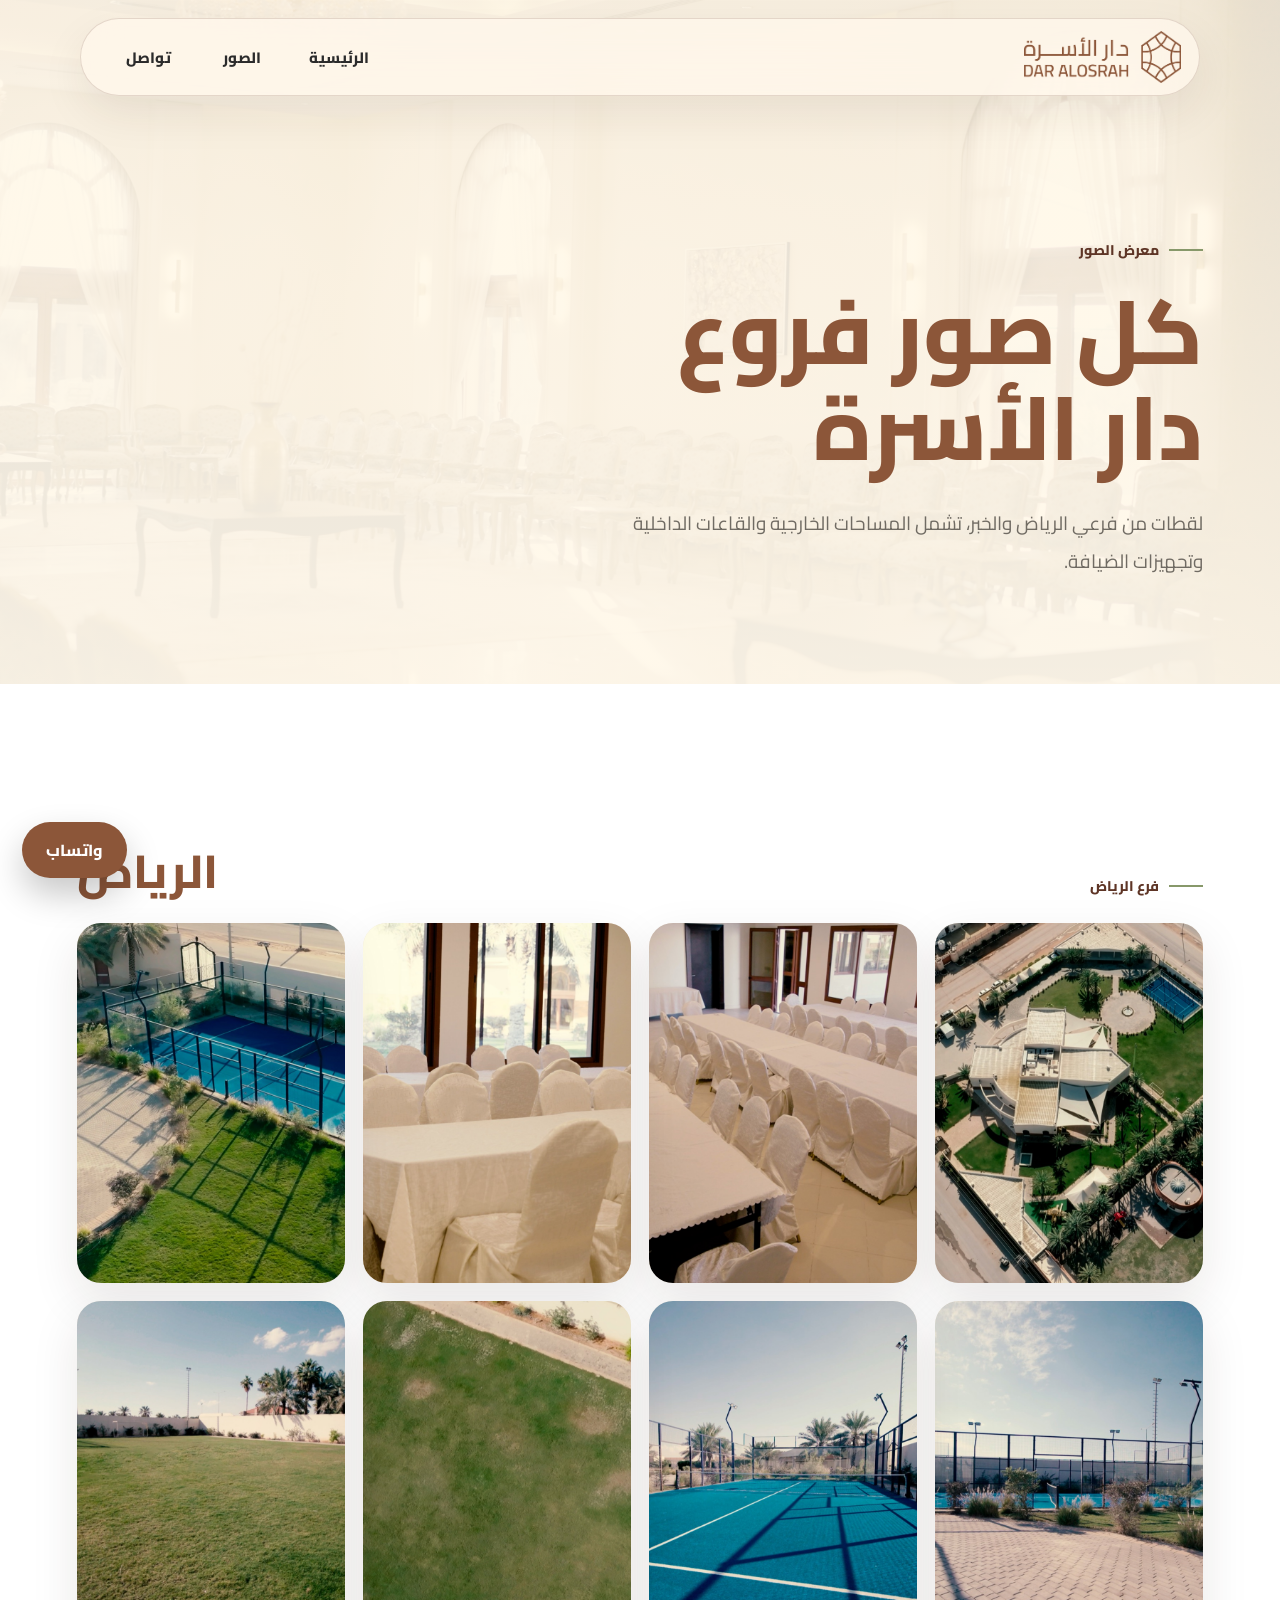
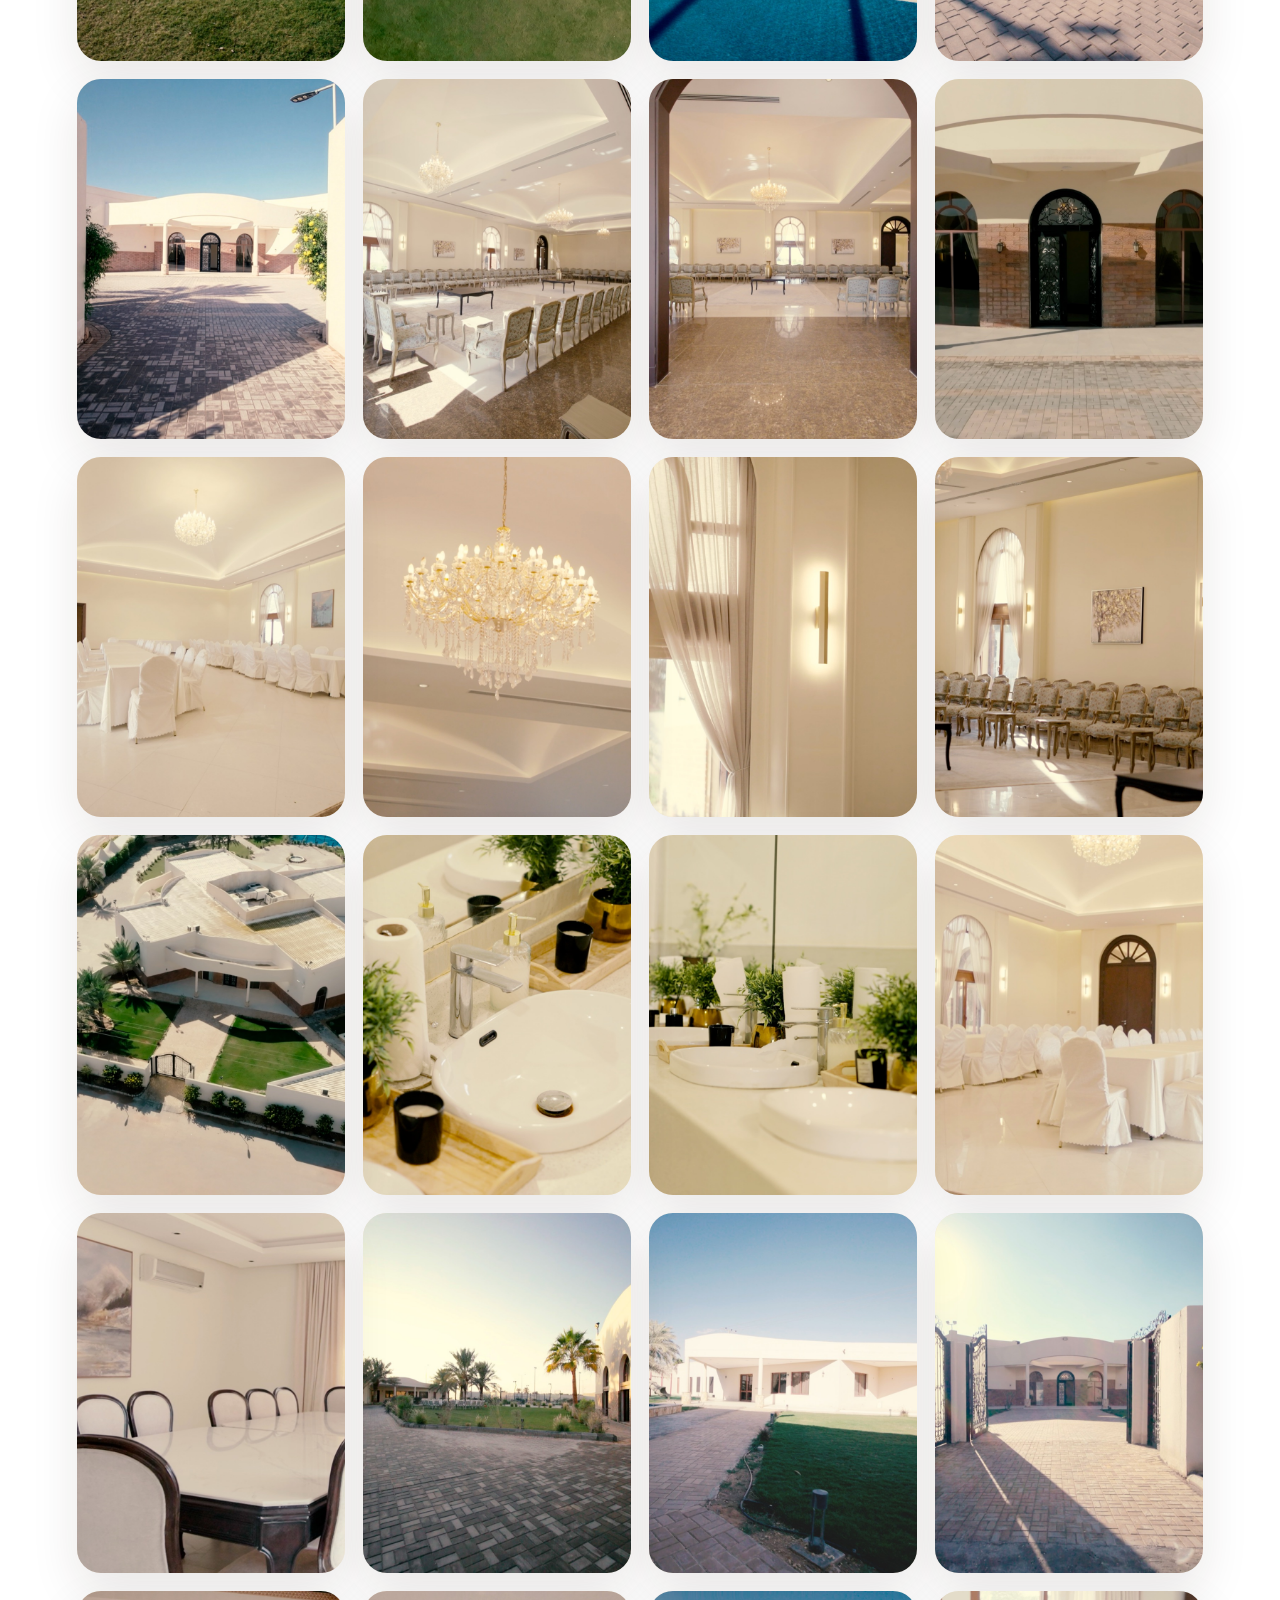
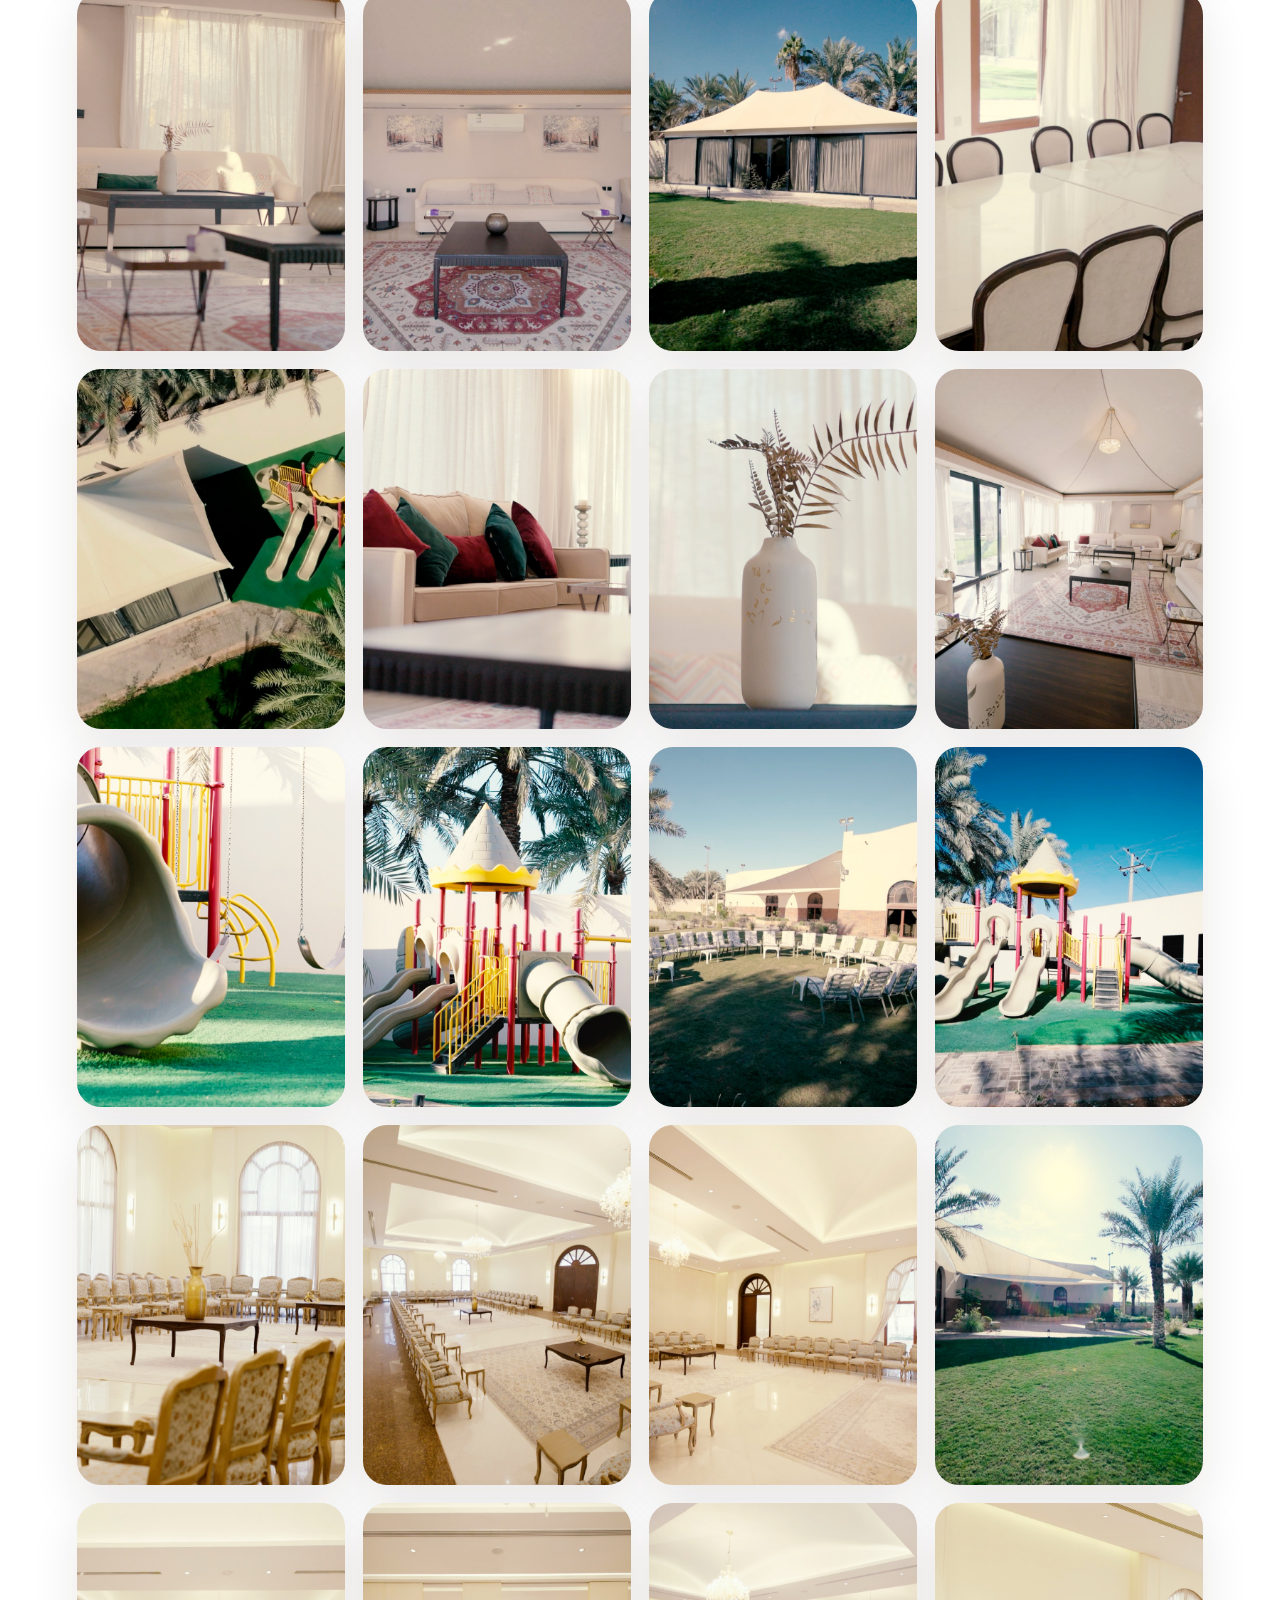
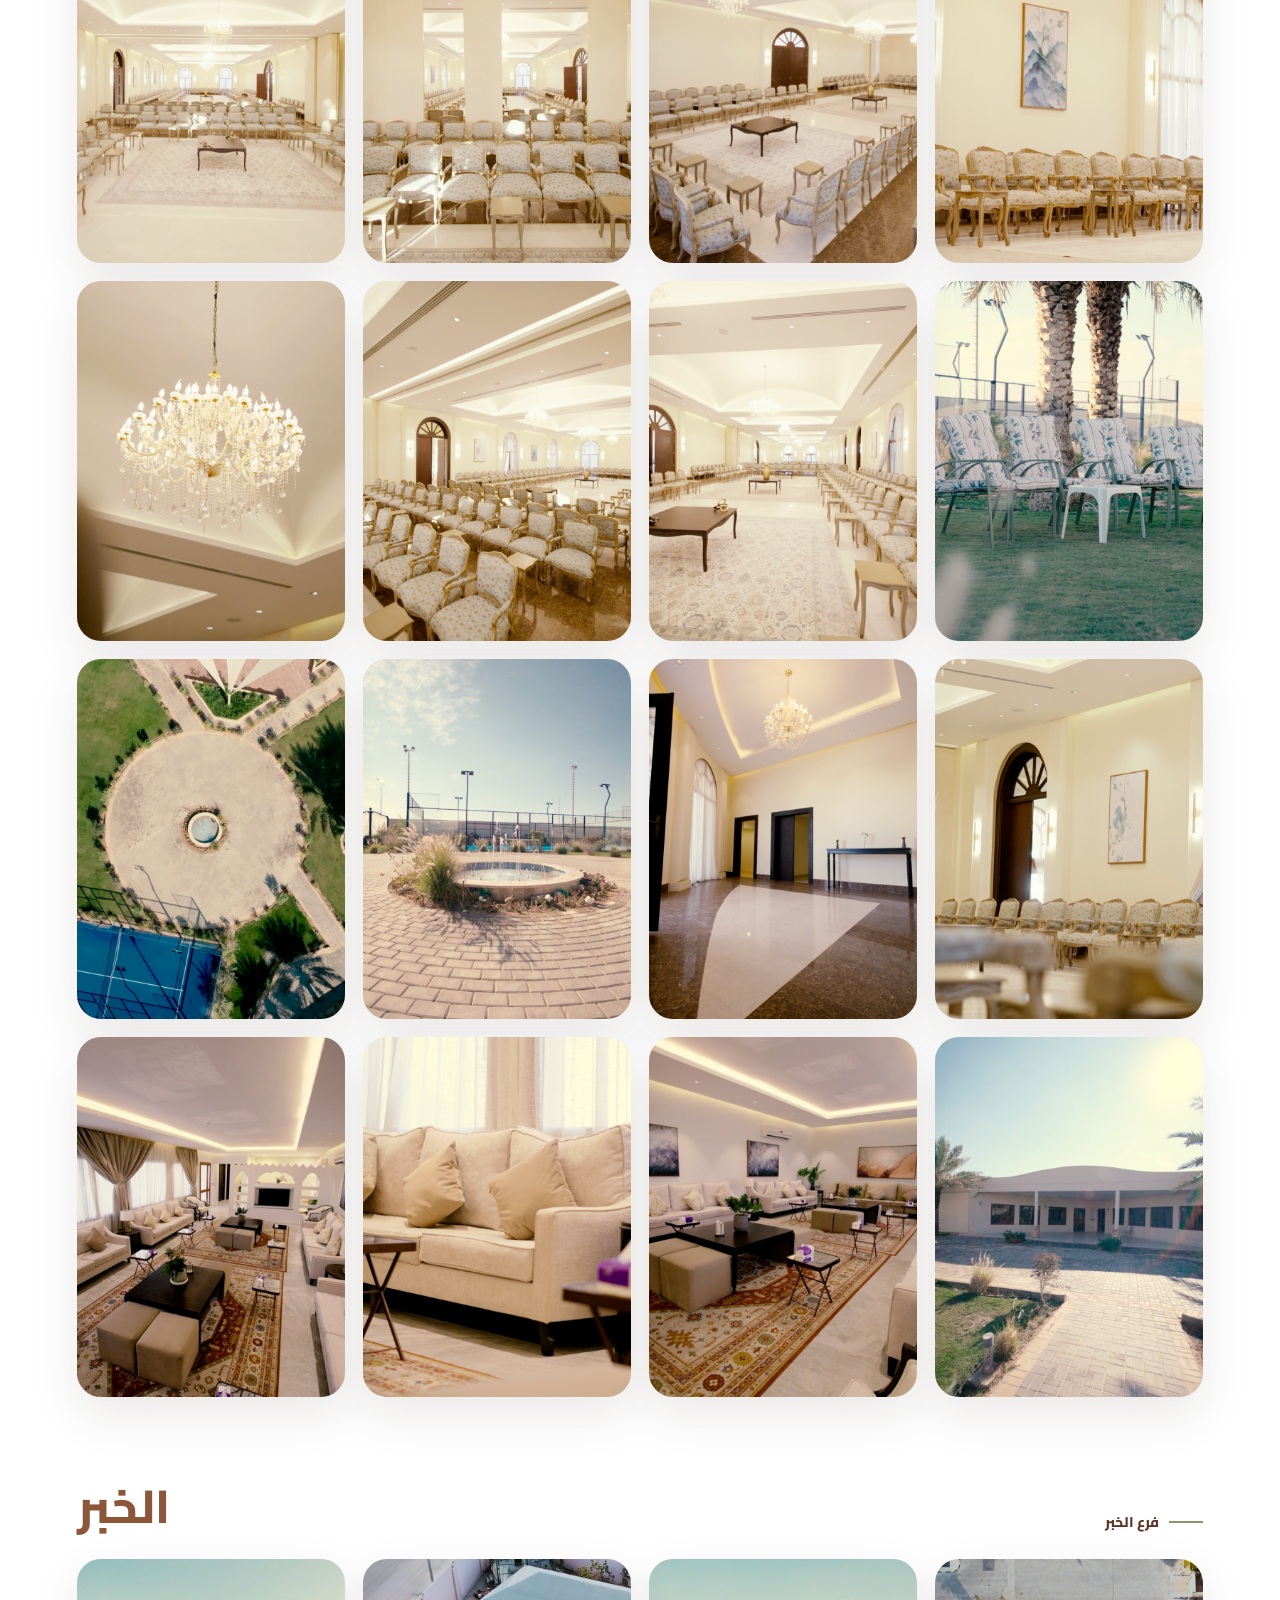
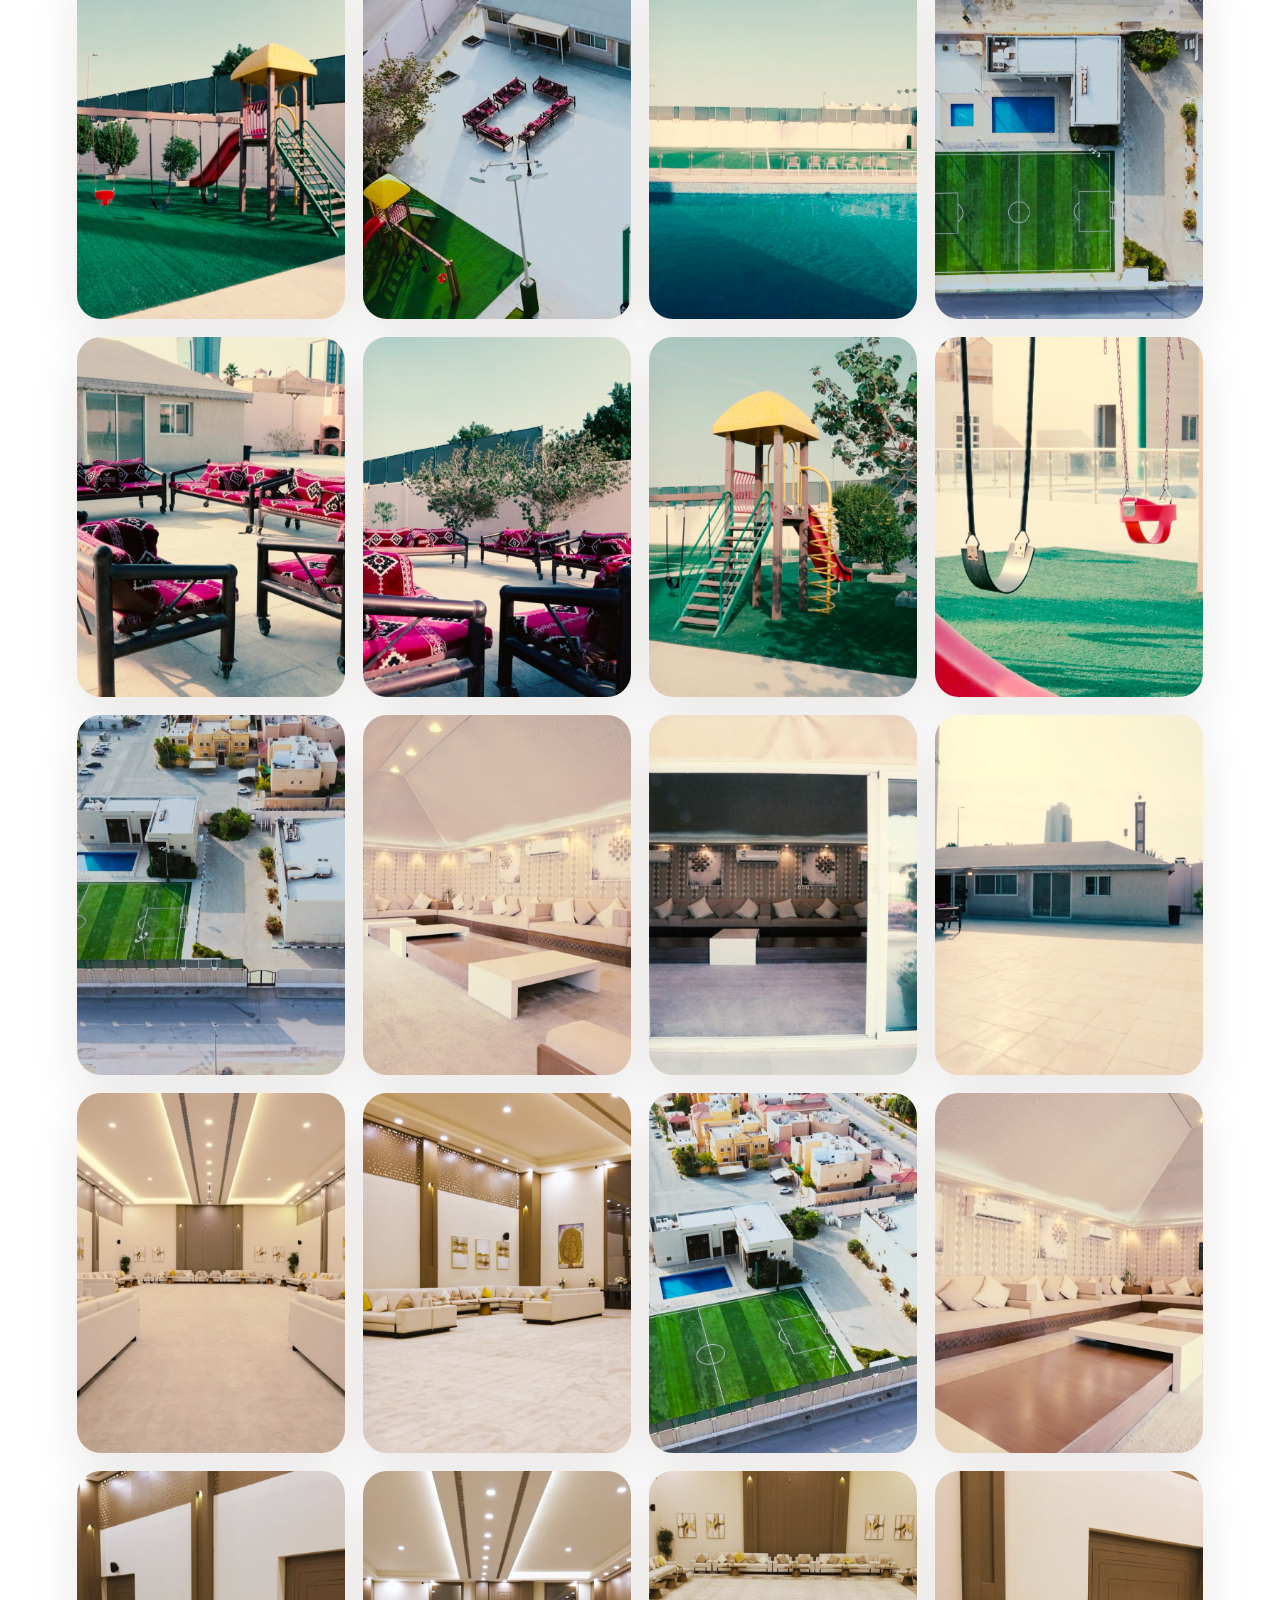
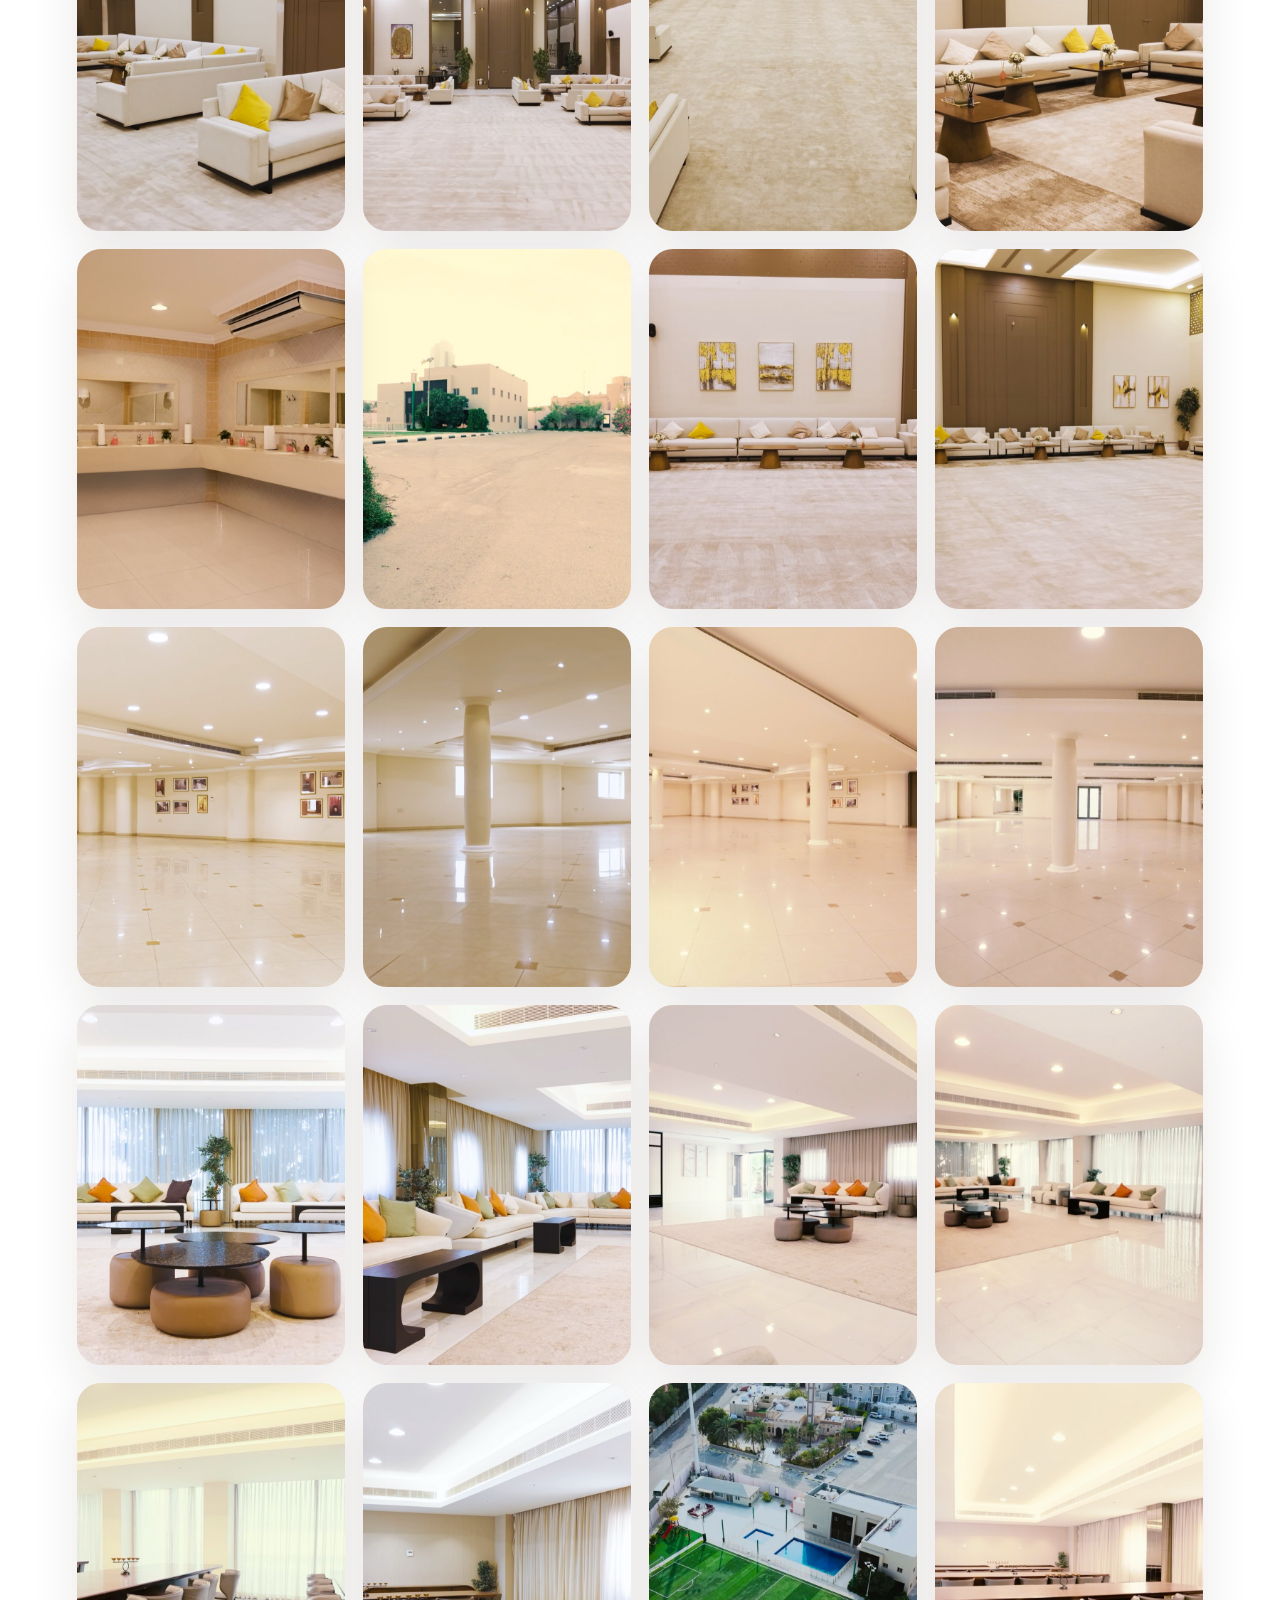
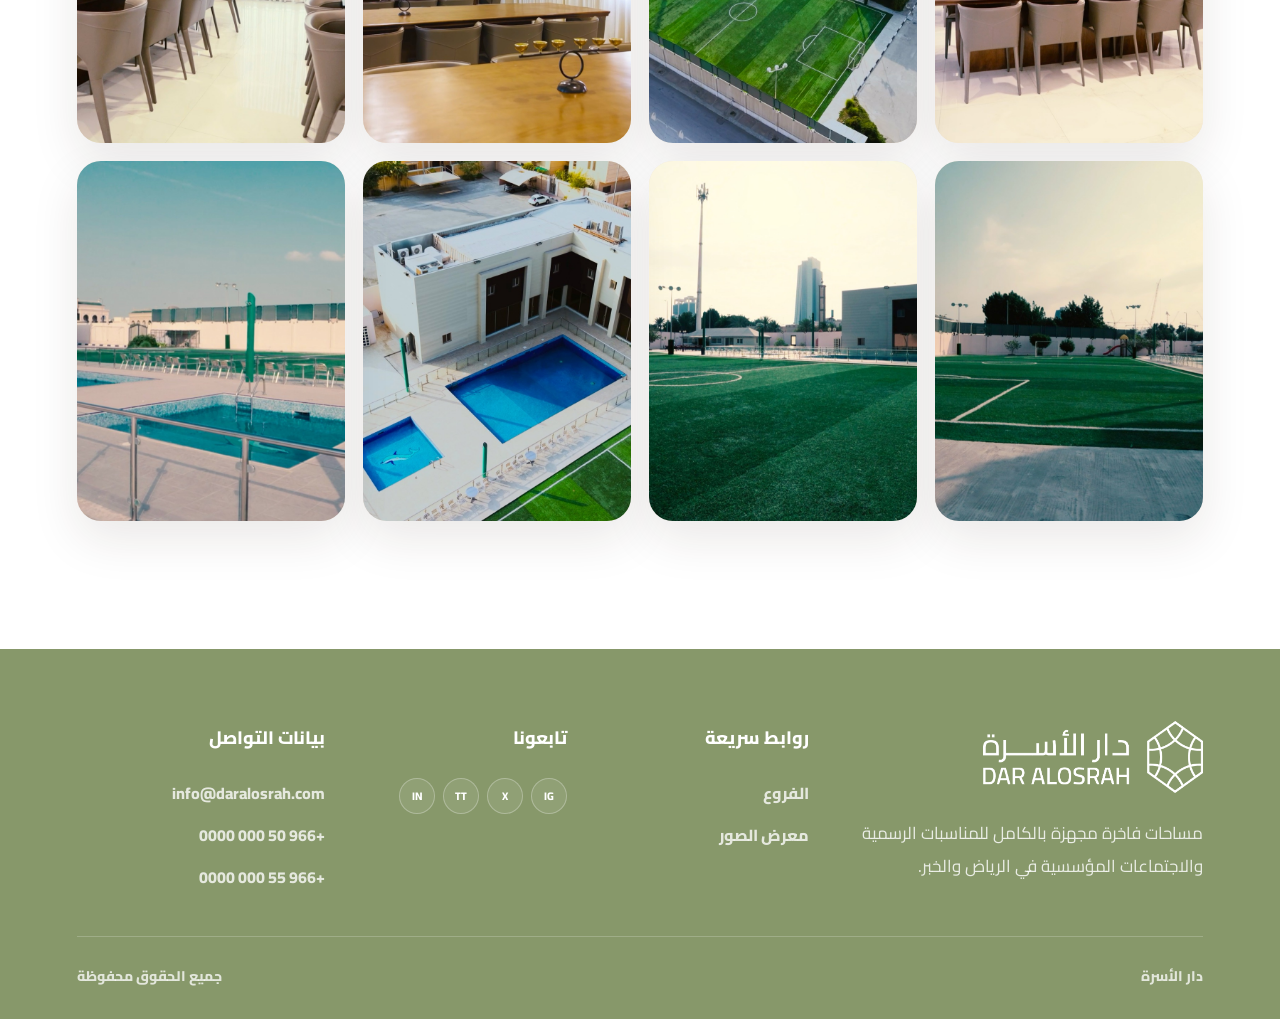
==== gallery.html @ 1a8b6885 "Hide branch detail pages from navigation" ====
<!DOCTYPE html>
<html lang="ar" dir="rtl">
<head>
<meta charset="UTF-8">
<meta name="viewport" content="width=device-width, initial-scale=1.0">
<meta name="description" content="معرض صور فروع دار الأسرة في الرياض والخبر.">
<title>دار الأسرة | معرض الصور</title>
<link rel="stylesheet" href="assets/styles.css">
<link rel="preconnect" href="https://fonts.googleapis.com">
<link rel="preconnect" href="https://fonts.gstatic.com" crossorigin>
</head>
<body>

<header class="header">
  <a class="logo" href="index.html" aria-label="دار الأسرة">
    <img src="assets/dar-alosrah-logo.png" alt="دار الأسرة">
  </a>

  <button class="menu-toggle" type="button" aria-label="فتح القائمة" aria-expanded="false">
    <span></span>
    <span></span>
  </button>

  <nav class="nav">
    <a href="index.html">الرئيسية</a>
    <a href="gallery.html">الصور</a>
    <a href="index.html#contact">تواصل</a>
  </nav>
</header>

<main>
  <section class="gallery-page-hero">
    <div class="branch-page-content">
      <p class="kicker">معرض الصور</p>
      <h1>كل صور فروع دار الأسرة</h1>
      <p class="description">لقطات من فرعي الرياض والخبر، تشمل المساحات الخارجية والقاعات الداخلية وتجهيزات الضيافة.</p>
    </div>
  </section>

  <section class="gallery-page-section">
    <div class="gallery-category">
      <div class="gallery-category-header">
        <span>فرع الرياض</span>
        <h3>الرياض</h3>
      </div>

      <div class="all-gallery-grid">
        <figure><img src="assets/gallery/riyadh/riyadh-01.jpg" alt="صورة من فرع الرياض 1" loading="lazy"></figure>
        <figure><img src="assets/gallery/riyadh/riyadh-02.jpg" alt="صورة من فرع الرياض 2" loading="lazy"></figure>
        <figure><img src="assets/gallery/riyadh/riyadh-03.jpg" alt="صورة من فرع الرياض 3" loading="lazy"></figure>
        <figure><img src="assets/gallery/riyadh/riyadh-04.jpg" alt="صورة من فرع الرياض 4" loading="lazy"></figure>
        <figure><img src="assets/gallery/riyadh/riyadh-05.jpg" alt="صورة من فرع الرياض 5" loading="lazy"></figure>
        <figure><img src="assets/gallery/riyadh/riyadh-06.jpg" alt="صورة من فرع الرياض 6" loading="lazy"></figure>
        <figure><img src="assets/gallery/riyadh/riyadh-07.jpg" alt="صورة من فرع الرياض 7" loading="lazy"></figure>
        <figure><img src="assets/gallery/riyadh/riyadh-08.jpg" alt="صورة من فرع الرياض 8" loading="lazy"></figure>
        <figure><img src="assets/gallery/riyadh/riyadh-09.jpg" alt="صورة من فرع الرياض 9" loading="lazy"></figure>
        <figure><img src="assets/gallery/riyadh/riyadh-10.jpg" alt="صورة من فرع الرياض 10" loading="lazy"></figure>
        <figure><img src="assets/gallery/riyadh/riyadh-11.jpg" alt="صورة من فرع الرياض 11" loading="lazy"></figure>
        <figure><img src="assets/gallery/riyadh/riyadh-12.jpg" alt="صورة من فرع الرياض 12" loading="lazy"></figure>
        <figure><img src="assets/gallery/riyadh/riyadh-13.jpg" alt="صورة من فرع الرياض 13" loading="lazy"></figure>
        <figure><img src="assets/gallery/riyadh/riyadh-14.jpg" alt="صورة من فرع الرياض 14" loading="lazy"></figure>
        <figure><img src="assets/gallery/riyadh/riyadh-15.jpg" alt="صورة من فرع الرياض 15" loading="lazy"></figure>
        <figure><img src="assets/gallery/riyadh/riyadh-16.jpg" alt="صورة من فرع الرياض 16" loading="lazy"></figure>
        <figure><img src="assets/gallery/riyadh/riyadh-17.jpg" alt="صورة من فرع الرياض 17" loading="lazy"></figure>
        <figure><img src="assets/gallery/riyadh/riyadh-18.jpg" alt="صورة من فرع الرياض 18" loading="lazy"></figure>
        <figure><img src="assets/gallery/riyadh/riyadh-19.jpg" alt="صورة من فرع الرياض 19" loading="lazy"></figure>
        <figure><img src="assets/gallery/riyadh/riyadh-20.jpg" alt="صورة من فرع الرياض 20" loading="lazy"></figure>
        <figure><img src="assets/gallery/riyadh/riyadh-21.jpg" alt="صورة من فرع الرياض 21" loading="lazy"></figure>
        <figure><img src="assets/gallery/riyadh/riyadh-22.jpg" alt="صورة من فرع الرياض 22" loading="lazy"></figure>
        <figure><img src="assets/gallery/riyadh/riyadh-23.jpg" alt="صورة من فرع الرياض 23" loading="lazy"></figure>
        <figure><img src="assets/gallery/riyadh/riyadh-24.jpg" alt="صورة من فرع الرياض 24" loading="lazy"></figure>
        <figure><img src="assets/gallery/riyadh/riyadh-25.jpg" alt="صورة من فرع الرياض 25" loading="lazy"></figure>
        <figure><img src="assets/gallery/riyadh/riyadh-26.jpg" alt="صورة من فرع الرياض 26" loading="lazy"></figure>
        <figure><img src="assets/gallery/riyadh/riyadh-27.jpg" alt="صورة من فرع الرياض 27" loading="lazy"></figure>
        <figure><img src="assets/gallery/riyadh/riyadh-28.jpg" alt="صورة من فرع الرياض 28" loading="lazy"></figure>
        <figure><img src="assets/gallery/riyadh/riyadh-29.jpg" alt="صورة من فرع الرياض 29" loading="lazy"></figure>
        <figure><img src="assets/gallery/riyadh/riyadh-30.jpg" alt="صورة من فرع الرياض 30" loading="lazy"></figure>
        <figure><img src="assets/gallery/riyadh/riyadh-31.jpg" alt="صورة من فرع الرياض 31" loading="lazy"></figure>
        <figure><img src="assets/gallery/riyadh/riyadh-32.jpg" alt="صورة من فرع الرياض 32" loading="lazy"></figure>
        <figure><img src="assets/gallery/riyadh/riyadh-33.jpg" alt="صورة من فرع الرياض 33" loading="lazy"></figure>
        <figure><img src="assets/gallery/riyadh/riyadh-34.jpg" alt="صورة من فرع الرياض 34" loading="lazy"></figure>
        <figure><img src="assets/gallery/riyadh/riyadh-35.jpg" alt="صورة من فرع الرياض 35" loading="lazy"></figure>
        <figure><img src="assets/gallery/riyadh/riyadh-36.jpg" alt="صورة من فرع الرياض 36" loading="lazy"></figure>
        <figure><img src="assets/gallery/riyadh/riyadh-37.jpg" alt="صورة من فرع الرياض 37" loading="lazy"></figure>
        <figure><img src="assets/gallery/riyadh/riyadh-38.jpg" alt="صورة من فرع الرياض 38" loading="lazy"></figure>
        <figure><img src="assets/gallery/riyadh/riyadh-39.jpg" alt="صورة من فرع الرياض 39" loading="lazy"></figure>
        <figure><img src="assets/gallery/riyadh/riyadh-40.jpg" alt="صورة من فرع الرياض 40" loading="lazy"></figure>
        <figure><img src="assets/gallery/riyadh/riyadh-41.jpg" alt="صورة من فرع الرياض 41" loading="lazy"></figure>
        <figure><img src="assets/gallery/riyadh/riyadh-42.jpg" alt="صورة من فرع الرياض 42" loading="lazy"></figure>
        <figure><img src="assets/gallery/riyadh/riyadh-43.jpg" alt="صورة من فرع الرياض 43" loading="lazy"></figure>
        <figure><img src="assets/gallery/riyadh/riyadh-44.jpg" alt="صورة من فرع الرياض 44" loading="lazy"></figure>
        <figure><img src="assets/gallery/riyadh/riyadh-45.jpg" alt="صورة من فرع الرياض 45" loading="lazy"></figure>
        <figure><img src="assets/gallery/riyadh/riyadh-46.jpg" alt="صورة من فرع الرياض 46" loading="lazy"></figure>
        <figure><img src="assets/gallery/riyadh/riyadh-47.jpg" alt="صورة من فرع الرياض 47" loading="lazy"></figure>
        <figure><img src="assets/gallery/riyadh/riyadh-48.jpg" alt="صورة من فرع الرياض 48" loading="lazy"></figure>
        <figure><img src="assets/gallery/riyadh/riyadh-49.jpg" alt="صورة من فرع الرياض 49" loading="lazy"></figure>
        <figure><img src="assets/gallery/riyadh/riyadh-50.jpg" alt="صورة من فرع الرياض 50" loading="lazy"></figure>
        <figure><img src="assets/gallery/riyadh/riyadh-51.jpg" alt="صورة من فرع الرياض 51" loading="lazy"></figure>
        <figure><img src="assets/gallery/riyadh/riyadh-52.jpg" alt="صورة من فرع الرياض 52" loading="lazy"></figure>
        <figure><img src="assets/gallery/riyadh/riyadh-53.jpg" alt="صورة من فرع الرياض 53" loading="lazy"></figure>
        <figure><img src="assets/gallery/riyadh/riyadh-54.jpg" alt="صورة من فرع الرياض 54" loading="lazy"></figure>
        <figure><img src="assets/gallery/riyadh/riyadh-55.jpg" alt="صورة من فرع الرياض 55" loading="lazy"></figure>
        <figure><img src="assets/gallery/riyadh/riyadh-56.jpg" alt="صورة من فرع الرياض 56" loading="lazy"></figure>
      </div>
    </div>

    <div class="gallery-category">
      <div class="gallery-category-header">
        <span>فرع الخبر</span>
        <h3>الخبر</h3>
      </div>

      <div class="all-gallery-grid">
        <figure><img src="assets/gallery/khobar/khobar-01.jpg" alt="صورة من فرع الخبر 1" loading="lazy"></figure>
        <figure><img src="assets/gallery/khobar/khobar-02.jpg" alt="صورة من فرع الخبر 2" loading="lazy"></figure>
        <figure><img src="assets/gallery/khobar/khobar-03.jpg" alt="صورة من فرع الخبر 3" loading="lazy"></figure>
        <figure><img src="assets/gallery/khobar/khobar-04.jpg" alt="صورة من فرع الخبر 4" loading="lazy"></figure>
        <figure><img src="assets/gallery/khobar/khobar-05.jpg" alt="صورة من فرع الخبر 5" loading="lazy"></figure>
        <figure><img src="assets/gallery/khobar/khobar-06.jpg" alt="صورة من فرع الخبر 6" loading="lazy"></figure>
        <figure><img src="assets/gallery/khobar/khobar-07.jpg" alt="صورة من فرع الخبر 7" loading="lazy"></figure>
        <figure><img src="assets/gallery/khobar/khobar-08.jpg" alt="صورة من فرع الخبر 8" loading="lazy"></figure>
        <figure><img src="assets/gallery/khobar/khobar-09.jpg" alt="صورة من فرع الخبر 9" loading="lazy"></figure>
        <figure><img src="assets/gallery/khobar/khobar-10.jpg" alt="صورة من فرع الخبر 10" loading="lazy"></figure>
        <figure><img src="assets/gallery/khobar/khobar-11.jpg" alt="صورة من فرع الخبر 11" loading="lazy"></figure>
        <figure><img src="assets/gallery/khobar/khobar-12.jpg" alt="صورة من فرع الخبر 12" loading="lazy"></figure>
        <figure><img src="assets/gallery/khobar/khobar-13.jpg" alt="صورة من فرع الخبر 13" loading="lazy"></figure>
        <figure><img src="assets/gallery/khobar/khobar-14.jpg" alt="صورة من فرع الخبر 14" loading="lazy"></figure>
        <figure><img src="assets/gallery/khobar/khobar-15.jpg" alt="صورة من فرع الخبر 15" loading="lazy"></figure>
        <figure><img src="assets/gallery/khobar/khobar-16.jpg" alt="صورة من فرع الخبر 16" loading="lazy"></figure>
        <figure><img src="assets/gallery/khobar/khobar-17.jpg" alt="صورة من فرع الخبر 17" loading="lazy"></figure>
        <figure><img src="assets/gallery/khobar/khobar-18.jpg" alt="صورة من فرع الخبر 18" loading="lazy"></figure>
        <figure><img src="assets/gallery/khobar/khobar-19.jpg" alt="صورة من فرع الخبر 19" loading="lazy"></figure>
        <figure><img src="assets/gallery/khobar/khobar-20.jpg" alt="صورة من فرع الخبر 20" loading="lazy"></figure>
        <figure><img src="assets/gallery/khobar/khobar-21.jpg" alt="صورة من فرع الخبر 21" loading="lazy"></figure>
        <figure><img src="assets/gallery/khobar/khobar-22.jpg" alt="صورة من فرع الخبر 22" loading="lazy"></figure>
        <figure><img src="assets/gallery/khobar/khobar-23.jpg" alt="صورة من فرع الخبر 23" loading="lazy"></figure>
        <figure><img src="assets/gallery/khobar/khobar-24.jpg" alt="صورة من فرع الخبر 24" loading="lazy"></figure>
        <figure><img src="assets/gallery/khobar/khobar-25.jpg" alt="صورة من فرع الخبر 25" loading="lazy"></figure>
        <figure><img src="assets/gallery/khobar/khobar-26.jpg" alt="صورة من فرع الخبر 26" loading="lazy"></figure>
        <figure><img src="assets/gallery/khobar/khobar-27.jpg" alt="صورة من فرع الخبر 27" loading="lazy"></figure>
        <figure><img src="assets/gallery/khobar/khobar-28.jpg" alt="صورة من فرع الخبر 28" loading="lazy"></figure>
        <figure><img src="assets/gallery/khobar/khobar-29.jpg" alt="صورة من فرع الخبر 29" loading="lazy"></figure>
        <figure><img src="assets/gallery/khobar/khobar-30.jpg" alt="صورة من فرع الخبر 30" loading="lazy"></figure>
        <figure><img src="assets/gallery/khobar/khobar-31.jpg" alt="صورة من فرع الخبر 31" loading="lazy"></figure>
        <figure><img src="assets/gallery/khobar/khobar-32.jpg" alt="صورة من فرع الخبر 32" loading="lazy"></figure>
        <figure><img src="assets/gallery/khobar/khobar-33.jpg" alt="صورة من فرع الخبر 33" loading="lazy"></figure>
        <figure><img src="assets/gallery/khobar/khobar-34.jpg" alt="صورة من فرع الخبر 34" loading="lazy"></figure>
        <figure><img src="assets/gallery/khobar/khobar-35.jpg" alt="صورة من فرع الخبر 35" loading="lazy"></figure>
        <figure><img src="assets/gallery/khobar/khobar-36.jpg" alt="صورة من فرع الخبر 36" loading="lazy"></figure>
        <figure><img src="assets/gallery/khobar/khobar-37.jpg" alt="صورة من فرع الخبر 37" loading="lazy"></figure>
        <figure><img src="assets/gallery/khobar/khobar-38.jpg" alt="صورة من فرع الخبر 38" loading="lazy"></figure>
        <figure><img src="assets/gallery/khobar/khobar-39.jpg" alt="صورة من فرع الخبر 39" loading="lazy"></figure>
        <figure><img src="assets/gallery/khobar/khobar-40.jpg" alt="صورة من فرع الخبر 40" loading="lazy"></figure>
      </div>
    </div>
  </section>
</main>

<footer class="site-footer">
  <div class="footer-brand">
    <img src="assets/dar-alosrah-logo.png" alt="دار الأسرة">
    <p>مساحات فاخرة مجهزة بالكامل للمناسبات الرسمية والاجتماعات المؤسسية في الرياض والخبر.</p>
  </div>

  <div class="footer-links">
    <h3>روابط سريعة</h3>
    <a href="index.html#branches">الفروع</a>
    <a href="gallery.html">معرض الصور</a>
  </div>

  <div class="footer-social">
    <h3>تابعونا</h3>
    <div class="social-links" aria-label="روابط التواصل الاجتماعي">
      <a href="#" aria-label="Instagram">IG</a>
      <a href="#" aria-label="X">X</a>
      <a href="#" aria-label="TikTok">TT</a>
      <a href="#" aria-label="LinkedIn">IN</a>
    </div>
  </div>

  <div class="footer-contact">
    <h3>بيانات التواصل</h3>
    <a href="mailto:info@daralosrah.com">info@daralosrah.com</a>
    <a href="tel:+966500000000">+966 50 000 0000</a>
    <a href="tel:+966550000000">+966 55 000 0000</a>
  </div>

  <div class="footer-bottom">
    <span>دار الأسرة</span>
    <span>جميع الحقوق محفوظة</span>
  </div>
</footer>

<a href="#" class="whatsapp" aria-label="التواصل عبر واتساب">واتساب</a>

<script src="assets/page.js"></script>
</body>
</html>
---- assets/styles.css ----
@import url('https://fonts.googleapis.com/css2?family=Cairo:wght@400;500;700;800&display=swap');

:root{
  --terracotta:#8c5639;
  --terracotta-dark:#5e3526;
  --palm:#87986A;
  --palm-dark:#5f6d49;
  --ivory:#fff8eb;
  --sand:#f3eadc;
  --ink:#8c5639;
  --text:#2b2b2b;
  --muted:#706b63;
  --line:rgba(94,53,38,.16);
  --white:#ffffff;
  --shadow:0 24px 70px rgba(49,32,21,.16);
}

*{
  margin:0;
  padding:0;
  box-sizing:border-box;
}

html{
  scroll-behavior:smooth;
}

body{
  font-family:'Cairo',sans-serif;
  background:var(--ivory);
  color:var(--text);
  overflow-x:hidden;
}

body::before{
  content:"";
  position:fixed;
  inset:0;
  pointer-events:none;
  z-index:-1;
  background:
    linear-gradient(115deg, rgba(140,86,57,.08), transparent 34%),
    radial-gradient(circle at 12% 28%, rgba(135,152,106,.16), transparent 26%),
    linear-gradient(180deg, var(--ivory), #fff);
}

img{
  display:block;
  width:100%;
}

a{
  color:inherit;
}

.header{
  position:fixed;
  top:18px;
  left:50%;
  z-index:100;
  width:min(1120px, calc(100% - 36px));
  height:78px;
  transform:translateX(-50%);
  display:flex;
  justify-content:space-between;
  align-items:center;
  padding:0 18px 0 24px;
  background:rgba(255,248,235,.76);
  backdrop-filter:blur(18px);
  border:1px solid var(--line);
  border-radius:999px;
  box-shadow:0 18px 44px rgba(49,32,21,.08);
  transition:height .35s ease, background .35s ease, box-shadow .35s ease, top .35s ease;
}

.header.is-scrolled{
  top:10px;
  height:66px;
  background:rgba(255,255,255,.82);
  box-shadow:0 16px 40px rgba(49,32,21,.13);
}

.logo{
  display:inline-flex;
  align-items:center;
  text-decoration:none;
}

.logo img{
  width:auto;
  height:52px;
  max-width:220px;
  object-fit:contain;
  transition:height .35s ease, transform .35s ease;
}

.header.is-scrolled .logo img{
  height:44px;
}

.logo:hover img{
  transform:scale(1.04);
}

.nav{
  display:flex;
  align-items:center;
  gap:8px;
}

.nav a{
  position:relative;
  min-width:86px;
  padding:12px 16px;
  text-align:center;
  text-decoration:none;
  color:var(--text);
  font-size:15px;
  font-weight:800;
  border-radius:999px;
  transition:color .25s ease, background .25s ease, transform .25s ease;
}

.nav a:hover{
  color:var(--palm-dark);
  background:rgba(135,152,106,.16);
  transform:translateY(-2px);
}

.menu-toggle{
  display:none;
  width:44px;
  height:44px;
  border:0;
  border-radius:50%;
  background:var(--palm);
  cursor:pointer;
}

.menu-toggle span{
  display:block;
  width:18px;
  height:2px;
  margin:5px auto;
  background:white;
  border-radius:2px;
  transition:transform .25s ease;
}

.menu-toggle.is-open span:first-child{
  transform:translateY(3.5px) rotate(45deg);
}

.menu-toggle.is-open span:last-child{
  transform:translateY(-3.5px) rotate(-45deg);
}

.hero{
  position:relative;
  min-height:100vh;
  display:grid;
  align-items:center;
  grid-template-columns:minmax(0, 1fr) 340px;
  gap:48px;
  padding:132px 6% 72px;
  overflow:hidden;
  isolation:isolate;
}

.hero-image{
  position:absolute;
  inset:0;
  z-index:-3;
  height:100%;
  object-fit:cover;
  transform:scale(1.05);
  animation:heroZoom 16s ease-in-out infinite alternate;
}

.hero-overlay{
  position:absolute;
  inset:0;
  z-index:-2;
  background:
    linear-gradient(90deg, rgba(255,248,235,.28), rgba(255,248,235,.92) 54%, rgba(255,248,235,.98)),
    linear-gradient(180deg, rgba(21,21,21,.14), transparent 45%, rgba(255,248,235,.88));
}

.hero::after{
  content:"";
  position:absolute;
  right:6%;
  bottom:56px;
  z-index:-1;
  width:44%;
  height:1px;
  background:linear-gradient(90deg, transparent, rgba(140,86,57,.42), transparent);
}

.hero-content{
  position:relative;
  z-index:2;
  max-width:800px;
  animation:heroContentIn .85s ease both;
}

.kicker,
.section-heading span,
.branch-content span,
.cta-inner span{
  display:inline-flex;
  align-items:center;
  gap:10px;
  margin-bottom:20px;
  font-size:14px;
  font-weight:800;
  color:var(--terracotta-dark);
}

.kicker::before,
.section-heading span::before,
.branch-content span::before,
.cta-inner span::before{
  content:"";
  width:34px;
  height:2px;
  background:var(--palm);
}

.hero h1{
  max-width:760px;
  font-size:clamp(44px, 7vw, 96px);
  line-height:1.08;
  font-weight:800;
  color:var(--ink);
  text-wrap:balance;
}

.description{
  max-width:620px;
  margin:28px 0 34px;
  font-size:19px;
  line-height:2;
  color:var(--muted);
}

.hero-actions,
.buttons,
.cta-buttons{
  display:flex;
  gap:14px;
  flex-wrap:wrap;
}

.btn-primary,
.btn-ghost,
.buttons a,
.cta-buttons a{
  position:relative;
  min-height:54px;
  padding:0 26px;
  display:inline-flex;
  align-items:center;
  justify-content:center;
  overflow:hidden;
  border-radius:999px;
  text-decoration:none;
  font-weight:800;
  transition:transform .25s ease, box-shadow .25s ease, border-color .25s ease, background .25s ease;
}

.btn-primary,
.buttons a:first-child,
.cta-buttons a{
  background:var(--terracotta);
  color:white;
  box-shadow:0 16px 34px rgba(140,86,57,.25);
}

.btn-ghost,
.buttons a:last-child{
  border:1px solid rgba(135,152,106,.48);
  color:var(--palm-dark);
  background:rgba(255,255,255,.45);
}

.btn-primary:hover,
.btn-ghost:hover,
.buttons a:hover,
.cta-buttons a:hover{
  transform:translateY(-3px);
  box-shadow:0 20px 42px rgba(94,53,38,.2);
}

.hero-panel{
  align-self:end;
  display:grid;
  gap:12px;
  padding:16px;
  border:1px solid rgba(255,255,255,.58);
  border-radius:28px;
  background:rgba(255,255,255,.55);
  backdrop-filter:blur(18px);
  box-shadow:var(--shadow);
  animation:heroContentIn .85s .12s ease both;
}

.hero-panel div{
  display:flex;
  justify-content:space-between;
  align-items:center;
  gap:18px;
  padding:18px;
  border-radius:20px;
  background:rgba(255,248,235,.68);
  border:1px solid rgba(135,152,106,.22);
}

.hero-panel strong{
  color:var(--palm-dark);
  font-size:28px;
  line-height:1;
}

.hero-panel span{
  color:var(--muted);
  font-weight:800;
}

.statement{
  padding:118px 6%;
  background:linear-gradient(180deg, #fff, var(--sand));
}

.statement p{
  max-width:1050px;
  font-size:clamp(28px, 4vw, 52px);
  line-height:1.7;
  font-weight:800;
  color:var(--ink);
  text-wrap:balance;
}

.experience-video{
  padding:0 6% 128px;
  background:var(--sand);
}

.video-frame{
  position:relative;
  aspect-ratio:16 / 9;
  overflow:hidden;
  border-radius:34px;
  background:var(--terracotta);
  box-shadow:var(--shadow);
}

.video-frame iframe{
  position:absolute;
  inset:0;
  width:100%;
  height:100%;
  border:0;
}

.branches{
  padding:124px 6% 56px;
  background:white;
}

.section-heading{
  max-width:720px;
  margin-bottom:72px;
}

.section-heading h2{
  color:var(--ink);
  font-size:clamp(34px, 4vw, 62px);
  line-height:1.25;
  font-weight:800;
}

.branch-grid{
  display:grid;
  grid-template-columns:1.1fr .9fr;
  gap:64px;
  align-items:center;
  margin-bottom:118px;
}

.reverse{
  direction:ltr;
}

.reverse .branch-content{
  direction:rtl;
}

.branch-image{
  position:relative;
  overflow:hidden;
  border-radius:30px;
  box-shadow:var(--shadow);
}

.branch-image::after{
  content:"";
  position:absolute;
  inset:0;
  background:linear-gradient(180deg, transparent, rgba(21,21,21,.16));
  opacity:.7;
}

.branch-image img{
  height:680px;
  object-fit:cover;
  transition:transform .75s ease, filter .75s ease;
}

.branch-grid:hover .branch-image img{
  transform:scale(1.06);
  filter:saturate(1.08) contrast(1.03);
}

.branch-content{
  max-width:540px;
}

.branch-content h3{
  margin:14px 0 24px;
  color:var(--ink);
  font-size:clamp(36px, 4.4vw, 66px);
  line-height:1.18;
  font-weight:800;
  text-wrap:balance;
}

.branch-content p{
  max-width:520px;
  color:var(--muted);
  font-size:18px;
  line-height:2;
}

.buttons{
  margin-top:34px;
}

.experience-statement{
  position:relative;
  overflow:hidden;
  padding:172px 6%;
  background:var(--terracotta-dark);
  color:white;
}

.experience-statement::after{
  content:"";
  position:absolute;
  inset:auto 6% 0 auto;
  width:300px;
  height:300px;
  border:1px solid rgba(255,255,255,.2);
  border-radius:50%;
  transform:translateY(42%);
}

.experience-statement h2{
  position:relative;
  z-index:1;
  max-width:920px;
  font-size:clamp(42px, 6vw, 86px);
  line-height:1.48;
  font-weight:800;
}

.marquee{
  position:absolute;
  top:34px;
  right:0;
  display:flex;
  gap:30px;
  min-width:200%;
  color:rgba(255,255,255,.12);
  font-size:72px;
  font-weight:800;
  white-space:nowrap;
  animation:marquee 24s linear infinite;
}

.gallery-section{
  padding:118px 6%;
  background:white;
}

.gallery-category{
  display:grid;
  gap:24px;
  margin-top:56px;
}

.gallery-category + .gallery-category{
  margin-top:82px;
}

.gallery-category-header{
  display:flex;
  justify-content:space-between;
  align-items:end;
  gap:24px;
}

.gallery-category-header span{
  display:inline-flex;
  align-items:center;
  gap:10px;
  color:var(--terracotta-dark);
  font-size:14px;
  font-weight:800;
  white-space:nowrap;
}

.gallery-category-header span::before{
  content:"";
  width:34px;
  height:2px;
  background:var(--palm);
}

.gallery-category-header h3{
  max-width:620px;
  color:var(--ink);
  font-size:clamp(28px, 3.6vw, 52px);
  line-height:1.2;
  font-weight:800;
  text-align:left;
}

.gallery-grid{
  display:grid;
  grid-template-columns:1.1fr .9fr .9fr;
  gap:18px;
}

.gallery-grid figure{
  position:relative;
  overflow:hidden;
  min-height:430px;
  border-radius:24px;
  background:var(--sand);
  box-shadow:0 18px 48px rgba(49,32,21,.1);
}

.gallery-grid figure:first-child{
  min-height:520px;
}

.gallery-grid img{
  height:100%;
  object-fit:cover;
  transition:transform .7s ease, filter .7s ease;
}

.gallery-grid figure:hover img{
  transform:scale(1.06);
  filter:saturate(1.05);
}

.gallery-more-actions{
  display:flex;
  justify-content:center;
  margin-top:56px;
}

.gallery-more-actions a{
  min-height:56px;
  padding:0 32px;
  display:inline-flex;
  align-items:center;
  justify-content:center;
  border-radius:999px;
  background:var(--terracotta);
  color:white;
  text-decoration:none;
  font-weight:800;
  box-shadow:0 16px 34px rgba(140,86,57,.2);
  transition:transform .25s ease, box-shadow .25s ease;
}

.gallery-more-actions a:hover{
  transform:translateY(-3px);
  box-shadow:0 20px 42px rgba(94,53,38,.2);
}

.gallery-page-hero{
  min-height:76vh;
  display:grid;
  align-items:end;
  padding:140px 6% 70px;
  background:
    linear-gradient(rgba(255,248,235,.88), rgba(255,248,235,.96)),
    url('gallery-ceremony.jpg') center/cover;
}

.gallery-page-section{
  padding:104px 6% 128px;
  background:white;
}

.all-gallery-grid{
  display:grid;
  grid-template-columns:repeat(4, minmax(0, 1fr));
  gap:18px;
}

.all-gallery-grid figure{
  overflow:hidden;
  min-height:360px;
  border-radius:24px;
  background:var(--sand);
  box-shadow:0 18px 48px rgba(49,32,21,.1);
}

.all-gallery-grid img{
  height:100%;
  object-fit:cover;
  transition:transform .7s ease, filter .7s ease;
}

.all-gallery-grid figure:hover img{
  transform:scale(1.06);
  filter:saturate(1.05);
}

.cta{
  padding:132px 6%;
  text-align:center;
  background:
    linear-gradient(rgba(255,248,235,.9), rgba(255,248,235,.96)),
    url('https://images.unsplash.com/photo-1511578314322-379afb476865?q=80&w=1800&auto=format&fit=crop') center/cover;
}

.cta-inner{
  max-width:900px;
  margin:0 auto;
}

.cta-inner span{
  justify-content:center;
}

.cta h2{
  margin-bottom:38px;
  color:var(--ink);
  font-size:clamp(36px, 5vw, 68px);
  line-height:1.25;
  font-weight:800;
}

.cta-buttons{
  justify-content:center;
}

.whatsapp{
  position:fixed;
  left:22px;
  bottom:22px;
  z-index:999;
  min-height:56px;
  padding:0 24px;
  display:flex;
  align-items:center;
  justify-content:center;
  background:var(--ink);
  color:white;
  border-radius:999px;
  text-decoration:none;
  font-weight:800;
  box-shadow:0 16px 34px rgba(0,0,0,.22);
  transition:transform .25s ease, background .25s ease;
}

.whatsapp:hover{
  transform:translateY(-4px);
  background:#1f6f48;
}

.branch-page-hero{
  position:relative;
  min-height:100vh;
  display:grid;
  grid-template-columns:minmax(0, 1fr) 330px;
  align-items:end;
  gap:42px;
  padding:140px 6% 70px;
  overflow:hidden;
  isolation:isolate;
  background:var(--ivory);
}

.branch-page-image{
  position:absolute;
  inset:0;
  z-index:-3;
  height:100%;
  object-fit:cover;
}

.branch-page-hero::before{
  content:"";
  position:absolute;
  inset:0;
  z-index:-2;
  background:rgba(255,248,235,.84);
}

.branch-page-hero::after{
  content:"";
  position:absolute;
  inset:auto 6% 44px 6%;
  z-index:-1;
  height:1px;
  background:rgba(135,152,106,.44);
}

.branch-page-content{
  max-width:830px;
  animation:heroContentIn .85s ease both;
}

.branch-page-content h1{
  max-width:860px;
  color:var(--ink);
  font-size:clamp(46px, 7vw, 98px);
  line-height:1.08;
  font-weight:800;
  text-wrap:balance;
}

.branch-stats{
  align-self:end;
  display:grid;
  gap:12px;
  padding:16px;
  border:1px solid rgba(135,152,106,.22);
  border-radius:28px;
  background:rgba(255,255,255,.62);
  backdrop-filter:blur(18px);
  box-shadow:var(--shadow);
  animation:heroContentIn .85s .12s ease both;
}

.branch-stats div{
  display:grid;
  gap:8px;
  padding:18px;
  border:1px solid rgba(135,152,106,.2);
  border-radius:20px;
  background:rgba(255,248,235,.7);
}

.branch-stats strong{
  color:var(--palm-dark);
  font-size:30px;
  line-height:1;
}

.branch-stats span{
  color:var(--muted);
  font-weight:800;
}

.branch-detail-section,
.branch-media-section,
.lead-section{
  padding:118px 6%;
}

.branch-detail-section{
  display:grid;
  grid-template-columns:1fr .86fr;
  gap:70px;
  align-items:start;
  background:white;
}

.branch-detail-section span,
.lead-section span{
  display:inline-flex;
  align-items:center;
  gap:10px;
  margin-bottom:18px;
  color:var(--terracotta-dark);
  font-size:14px;
  font-weight:800;
}

.branch-detail-section span::before,
.lead-section span::before{
  content:"";
  width:34px;
  height:2px;
  background:var(--palm);
}

.branch-detail-section h2,
.lead-section h2{
  max-width:780px;
  color:var(--ink);
  font-size:clamp(34px, 4.6vw, 68px);
  line-height:1.22;
  font-weight:800;
  text-wrap:balance;
}

.branch-detail-section p,
.lead-section p{
  max-width:640px;
  margin-top:22px;
  color:var(--muted);
  font-size:18px;
  line-height:2;
}

.feature-list-modern{
  display:grid;
  gap:14px;
}

.feature-list-modern p{
  position:relative;
  max-width:none;
  margin:0;
  padding:22px 24px;
  border:1px solid rgba(135,152,106,.24);
  border-radius:22px;
  background:var(--ivory);
  color:var(--text);
  font-weight:800;
}

.feature-list-modern p::before{
  content:"";
  display:inline-block;
  width:10px;
  height:10px;
  margin-left:12px;
  border-radius:50%;
  background:var(--palm);
}

.branch-media-section{
  background:var(--sand);
}

.media-showcase{
  display:grid;
  grid-template-columns:1.1fr .9fr;
  gap:34px;
  align-items:stretch;
}

.media-showcase img{
  height:560px;
  object-fit:cover;
  border-radius:28px;
  box-shadow:var(--shadow);
}

.media-showcase > div{
  padding:34px;
  border:1px solid rgba(135,152,106,.24);
  border-radius:28px;
  background:white;
}

.media-showcase h3{
  margin-bottom:22px;
  color:var(--ink);
  font-size:34px;
  font-weight:800;
}

.tag-grid{
  display:grid;
  grid-template-columns:repeat(2, minmax(0, 1fr));
  gap:12px;
}

.tag-grid span{
  min-height:58px;
  display:flex;
  align-items:center;
  justify-content:center;
  padding:12px;
  border:1px solid rgba(135,152,106,.28);
  border-radius:999px;
  color:var(--palm-dark);
  background:var(--ivory);
  font-weight:800;
  text-align:center;
}

.lead-section{
  display:grid;
  grid-template-columns:.78fr 1fr;
  gap:56px;
  align-items:start;
  background:white;
}

.lead-form-modern{
  display:grid;
  grid-template-columns:repeat(2, minmax(0, 1fr));
  gap:14px;
  padding:24px;
  border:1px solid rgba(135,152,106,.24);
  border-radius:28px;
  background:var(--ivory);
  box-shadow:var(--shadow);
}

.lead-form-modern label{
  display:grid;
  gap:9px;
  color:var(--ink);
  font-size:14px;
  font-weight:800;
}

.lead-form-modern .full,
.form-submit,
.form-note{
  grid-column:1 / -1;
}

.lead-form-modern input,
.lead-form-modern select,
.lead-form-modern textarea{
  width:100%;
  min-height:54px;
  border:1px solid rgba(94,53,38,.16);
  border-radius:16px;
  padding:0 16px;
  background:white;
  color:var(--text);
  font:inherit;
  outline:none;
  transition:border-color .25s ease, box-shadow .25s ease;
}

.lead-form-modern textarea{
  min-height:130px;
  padding-top:14px;
  resize:vertical;
}

.lead-form-modern input:focus,
.lead-form-modern select:focus,
.lead-form-modern textarea:focus{
  border-color:var(--palm);
  box-shadow:0 0 0 4px rgba(135,152,106,.16);
}

.form-submit{
  border:0;
  cursor:pointer;
}

.form-note{
  min-height:28px;
  margin:0;
  color:var(--palm-dark);
  font-weight:800;
}

.site-footer{
  display:grid;
  grid-template-columns:1.1fr .62fr .62fr .78fr;
  gap:44px;
  padding:72px 6% 30px;
  background:var(--palm);
  color:white;
}

.footer-brand img{
  width:220px;
  height:auto;
  margin-bottom:24px;
  filter:brightness(0) invert(1);
}

.footer-brand p{
  max-width:430px;
  color:rgba(255,255,255,.82);
  font-size:17px;
  line-height:1.9;
}

.footer-links,
.footer-social,
.footer-contact{
  display:grid;
  align-content:start;
  gap:12px;
}

.footer-links h3,
.footer-social h3,
.footer-contact h3{
  margin-bottom:12px;
  color:white;
  font-size:18px;
  font-weight:800;
}

.footer-links a,
.footer-contact a{
  width:max-content;
  color:rgba(255,255,255,.78);
  text-decoration:none;
  font-weight:800;
  transition:color .25s ease, transform .25s ease;
}

.footer-links a:hover,
.footer-contact a:hover{
  color:white;
  transform:translateX(-4px);
}

.social-links{
  display:flex;
  gap:8px;
  flex-wrap:wrap;
}

.social-links a{
  width:36px;
  height:36px;
  display:grid;
  place-items:center;
  border:1px solid rgba(255,255,255,.28);
  border-radius:50%;
  color:white;
  background:rgba(255,255,255,.08);
  text-decoration:none;
  font-size:11px;
  font-weight:800;
  transition:background .25s ease, transform .25s ease, border-color .25s ease;
}

.social-links a:hover{
  transform:translateY(-4px);
  border-color:white;
  background:var(--terracotta);
}

.footer-bottom{
  grid-column:1 / -1;
  display:flex;
  justify-content:space-between;
  gap:16px;
  padding-top:26px;
  border-top:1px solid rgba(255,255,255,.2);
  color:rgba(255,255,255,.76);
  font-size:14px;
  font-weight:800;
}

.reveal{
  opacity:0;
  transform:translateY(34px);
  transition:opacity .8s ease, transform .8s ease;
}

.hero .reveal{
  opacity:1;
  transform:none;
}

.reveal.is-visible{
  opacity:1;
  transform:translateY(0);
}

.delay-1{
  transition-delay:.12s;
}

.delay-2{
  transition-delay:.24s;
}

@keyframes heroZoom{
  from{ transform:scale(1.05); }
  to{ transform:scale(1.12); }
}

@keyframes heroContentIn{
  from{
    opacity:0;
    transform:translateY(22px);
  }
  to{
    opacity:1;
    transform:translateY(0);
  }
}

@keyframes marquee{
  from{ transform:translateX(0); }
  to{ transform:translateX(50%); }
}

@media(max-width:980px){
  .header{
    width:calc(100% - 28px);
  }

  .menu-toggle{
    display:block;
  }

  .nav{
    position:absolute;
    top:calc(100% + 12px);
    left:0;
    right:0;
    display:grid;
    gap:6px;
    padding:12px;
    background:rgba(255,255,255,.94);
    border:1px solid var(--line);
    border-radius:24px;
    box-shadow:var(--shadow);
    opacity:0;
    transform:translateY(-10px);
    pointer-events:none;
    transition:opacity .25s ease, transform .25s ease;
  }

  .nav.is-open{
    opacity:1;
    transform:translateY(0);
    pointer-events:auto;
  }

  .nav a{
    width:100%;
  }

  .hero{
    min-height:auto;
    grid-template-columns:1fr;
    padding:124px 24px 56px;
  }

  .hero-panel{
    align-self:stretch;
  }

  .statement,
  .branches,
  .experience-statement,
  .cta{
    padding-left:24px;
    padding-right:24px;
  }

  .experience-video{
    padding-left:24px;
    padding-right:24px;
  }

  .branch-grid,
  .branch-grid.reverse{
    grid-template-columns:1fr;
    gap:34px;
    direction:rtl;
    margin-bottom:86px;
  }

  .branch-image img{
    height:460px;
  }

  .gallery-grid{
    grid-template-columns:1fr;
  }

  .all-gallery-grid{
    grid-template-columns:repeat(2, minmax(0, 1fr));
  }

  .gallery-category-header{
    display:grid;
  }

  .gallery-category-header h3{
    text-align:right;
  }

  .gallery-grid figure,
  .gallery-grid figure:first-child{
    min-height:340px;
  }

  .all-gallery-grid figure{
    min-height:320px;
  }

  .branch-page-hero,
  .branch-detail-section,
  .media-showcase,
  .lead-section,
  .site-footer{
    grid-template-columns:1fr;
  }

  .branch-page-hero{
    min-height:auto;
    padding:124px 24px 58px;
  }

  .branch-detail-section,
  .branch-media-section,
  .lead-section,
  .site-footer{
    padding:86px 24px;
  }

  .site-footer{
    gap:34px;
    padding-bottom:28px;
  }

  .footer-bottom{
    grid-column:auto;
  }

  .media-showcase img{
    height:420px;
  }
}

@media(max-width:560px){
  .header{
    top:10px;
    height:66px;
    padding:0 12px 0 14px;
  }

  .logo img{
    height:38px;
    max-width:170px;
  }

  .hero{
    padding-top:104px;
  }

  .hero h1{
    font-size:42px;
  }

  .description,
  .branch-content p{
    font-size:16px;
  }

  .btn-primary,
  .btn-ghost,
  .buttons a,
  .cta-buttons a{
    width:100%;
  }

  .hero-panel div{
    padding:15px;
  }

  .statement{
    padding-top:82px;
    padding-bottom:82px;
  }

  .experience-video{
    padding-bottom:84px;
  }

  .video-frame{
    border-radius:24px;
  }

  .branches{
    padding-top:84px;
  }

  .section-heading{
    margin-bottom:46px;
  }

  .branch-image{
    border-radius:22px;
  }

  .branch-image img{
    height:360px;
  }

  .experience-statement{
    padding-top:122px;
    padding-bottom:122px;
  }

  .marquee{
    font-size:46px;
  }

  .gallery-section{
    padding:84px 10px;
  }

  .gallery-category{
    margin-top:40px;
  }

  .gallery-category + .gallery-category{
    margin-top:58px;
  }

  .gallery-grid{
    gap:10px;
  }

  .gallery-grid figure{
    border-radius:18px;
  }

  .gallery-more-actions a{
    width:100%;
  }

  .gallery-page-hero{
    min-height:auto;
    padding:116px 24px 62px;
  }

  .gallery-page-section{
    padding:72px 10px 88px;
  }

  .all-gallery-grid{
    grid-template-columns:1fr;
    gap:10px;
  }

  .all-gallery-grid figure{
    min-height:280px;
    border-radius:18px;
  }

  .whatsapp{
    left:16px;
    bottom:16px;
    min-height:50px;
  }

  .branch-page-content h1{
    font-size:42px;
  }

  .branch-stats{
    border-radius:22px;
  }

  .lead-form-modern,
  .tag-grid{
    grid-template-columns:1fr;
  }

  .lead-form-modern{
    padding:16px;
    border-radius:22px;
  }

  .media-showcase img{
    height:320px;
    border-radius:22px;
  }

  .media-showcase > div{
    padding:22px;
    border-radius:22px;
  }

  .footer-brand img{
    width:180px;
  }

  .footer-bottom{
    flex-direction:column;
  }
}

@media(prefers-reduced-motion:reduce){
  *,
  *::before,
  *::after{
    animation-duration:.01ms !important;
    animation-iteration-count:1 !important;
    scroll-behavior:auto !important;
    transition-duration:.01ms !important;
  }

  .reveal{
    opacity:1;
    transform:none;
  }
}
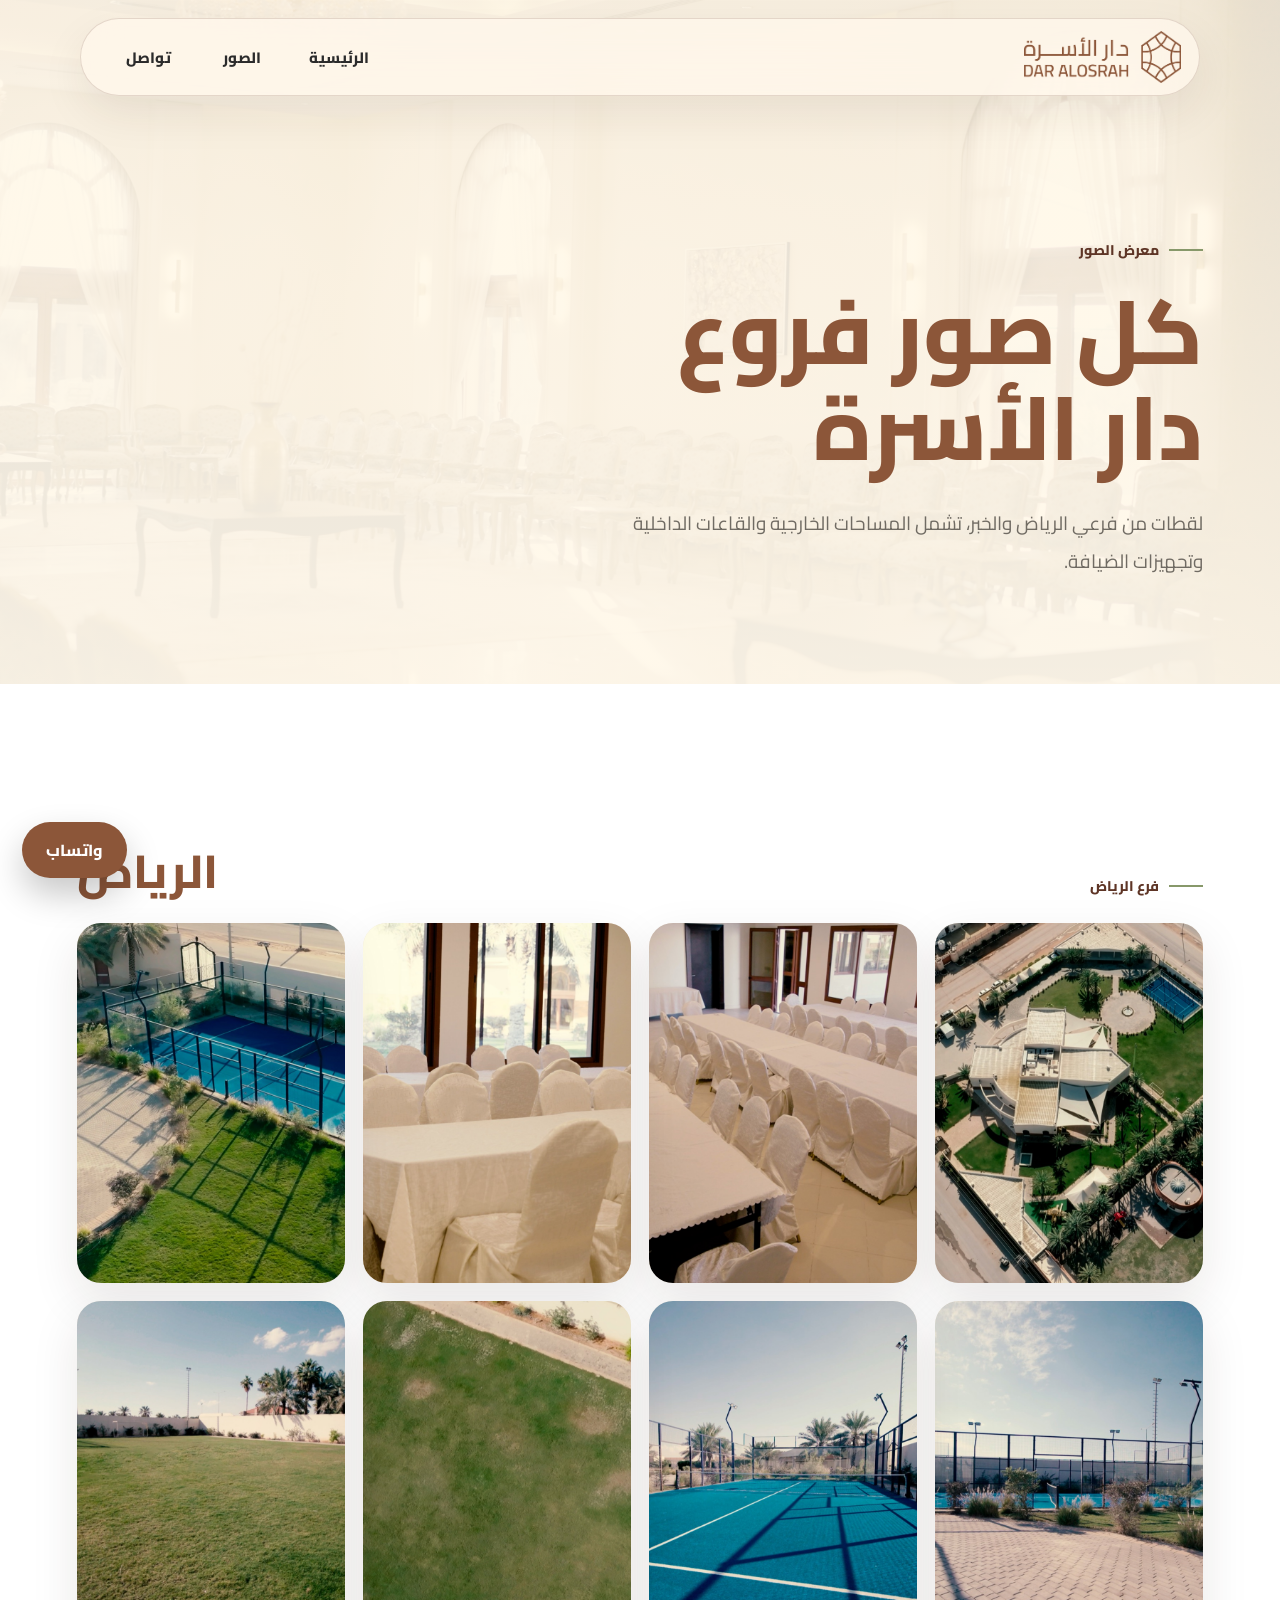
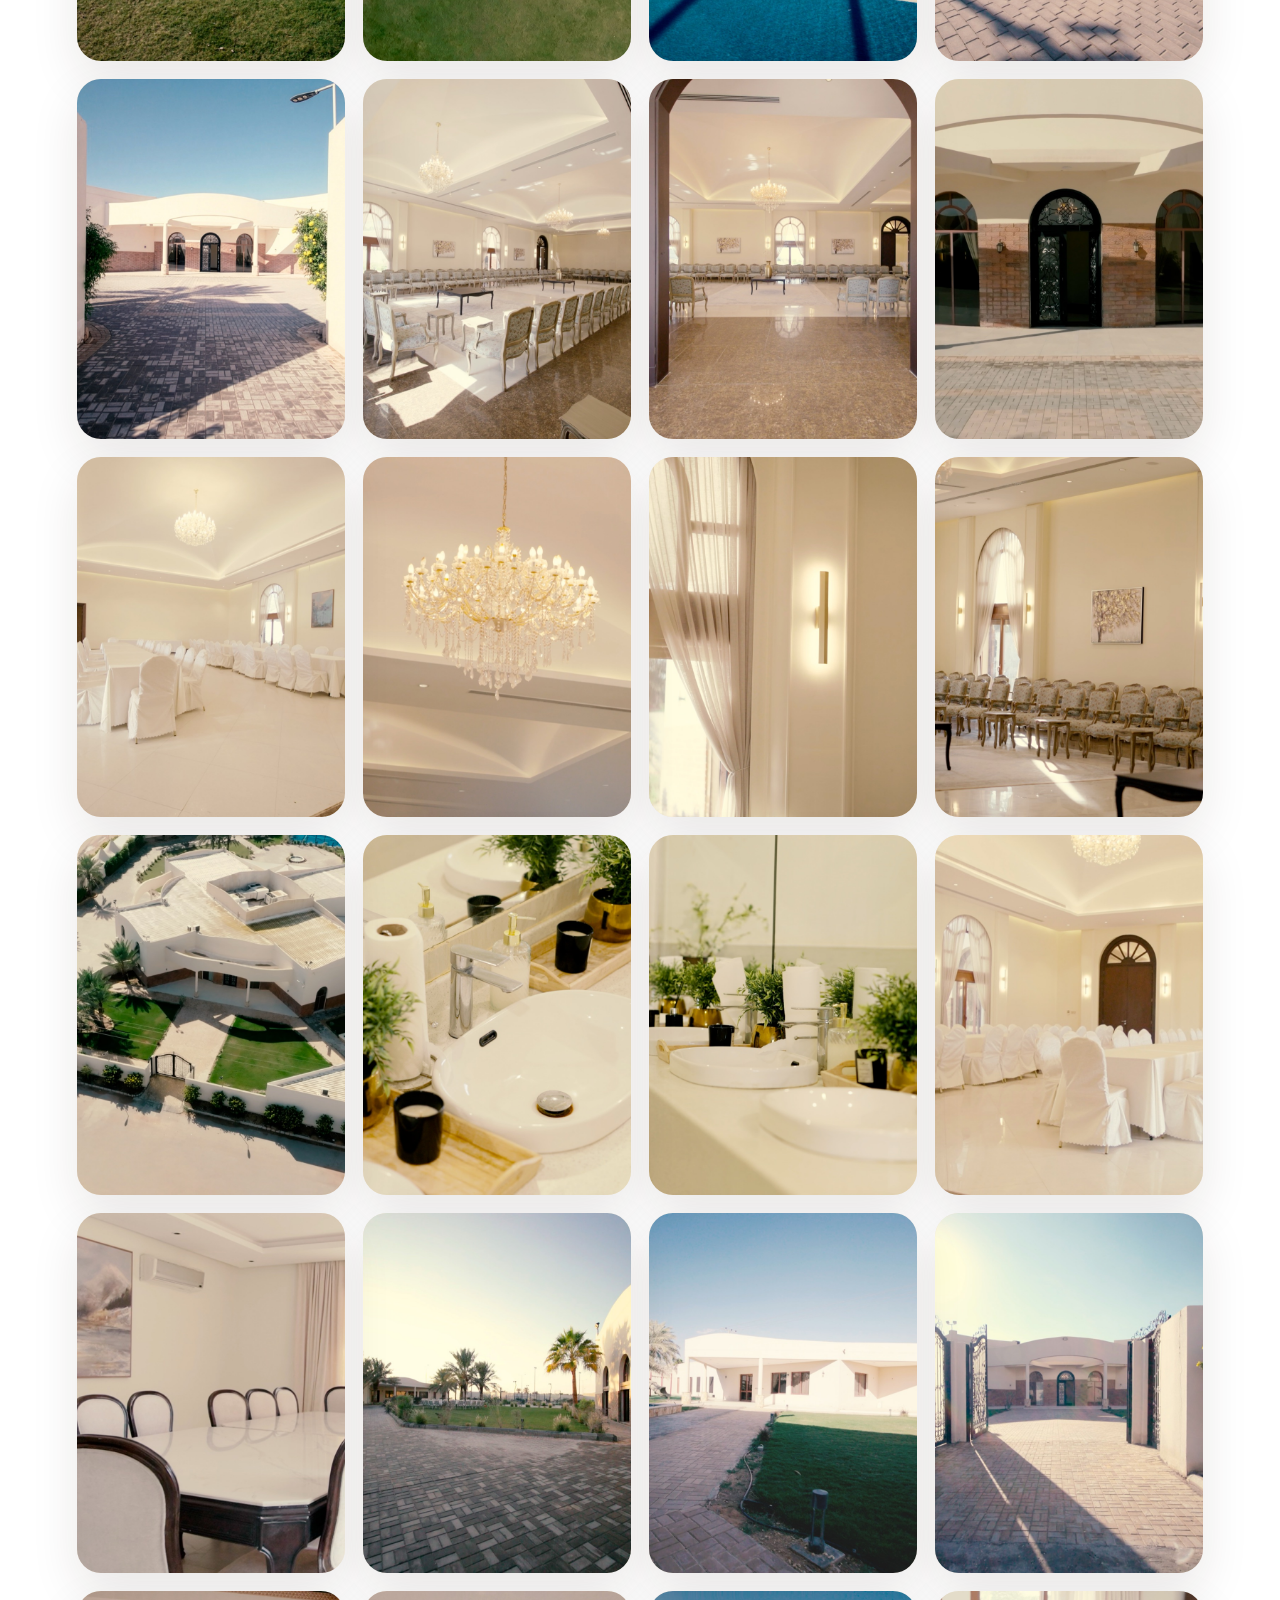
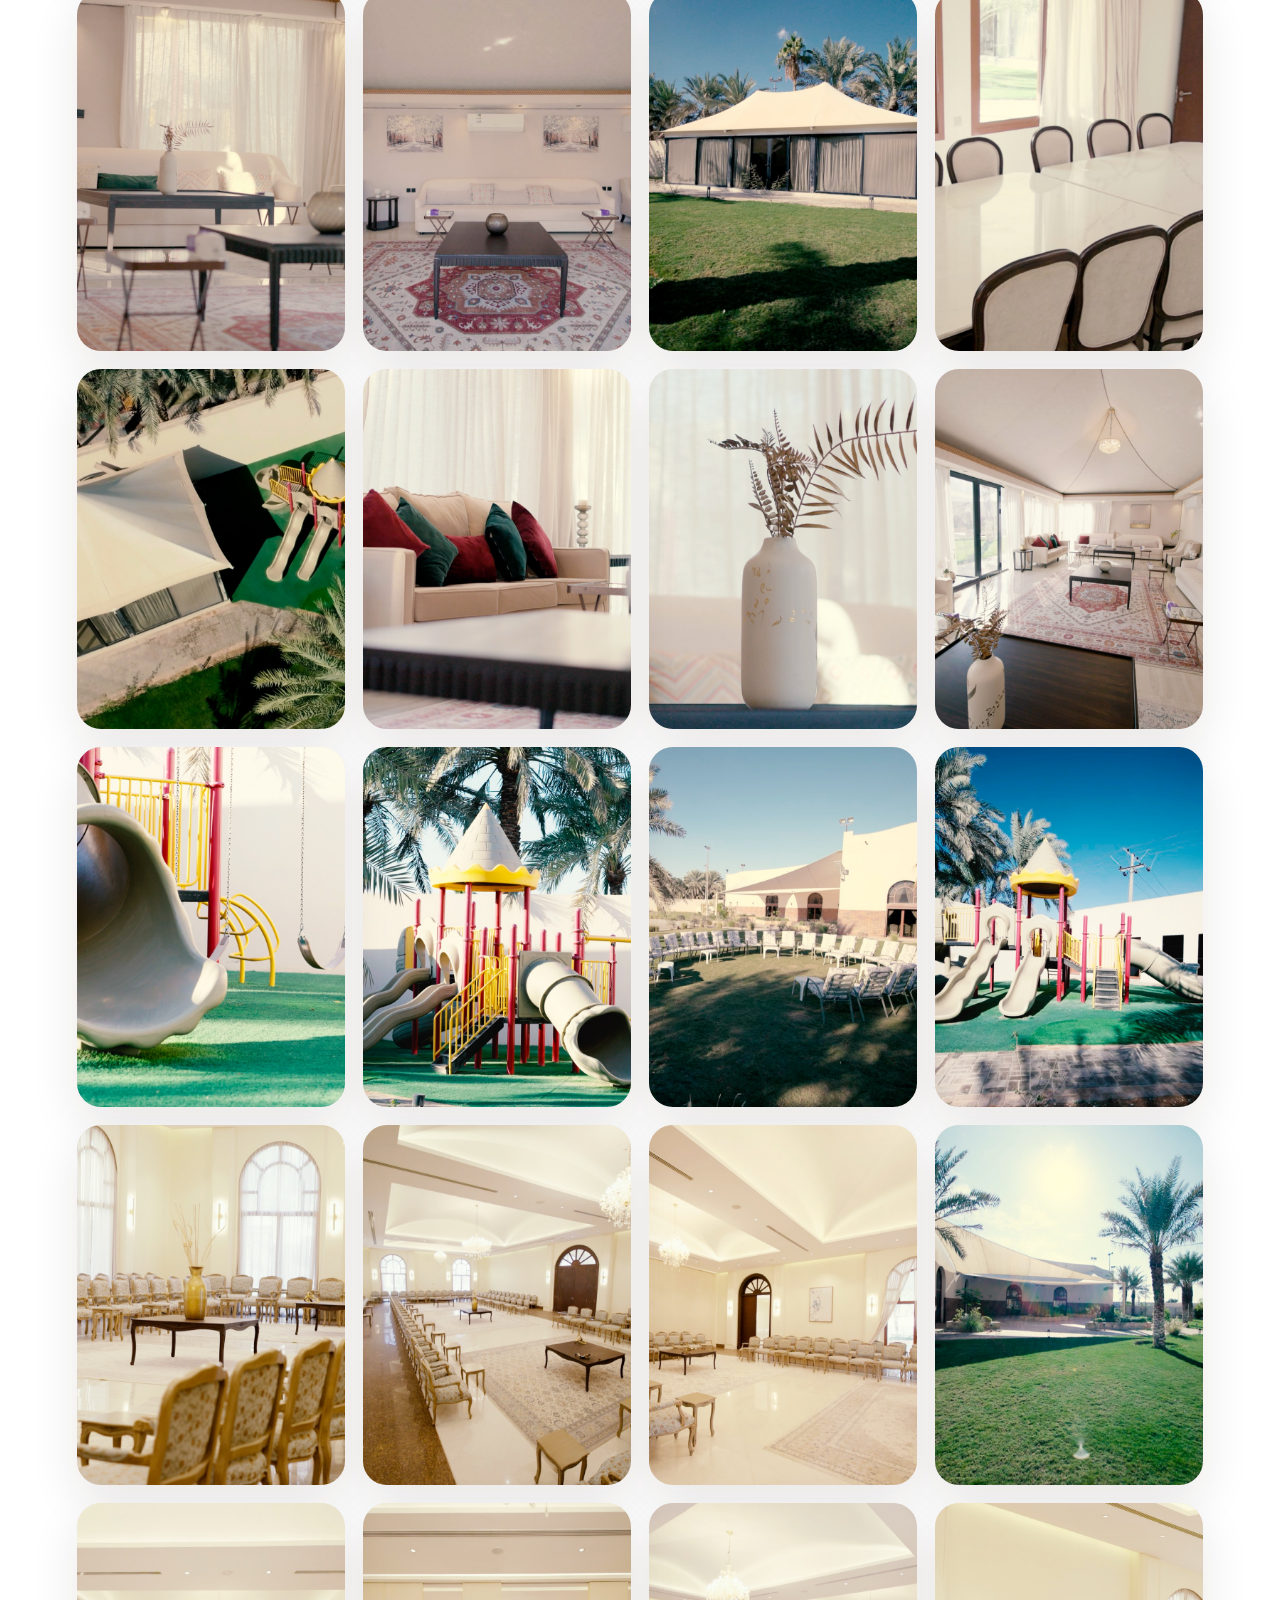
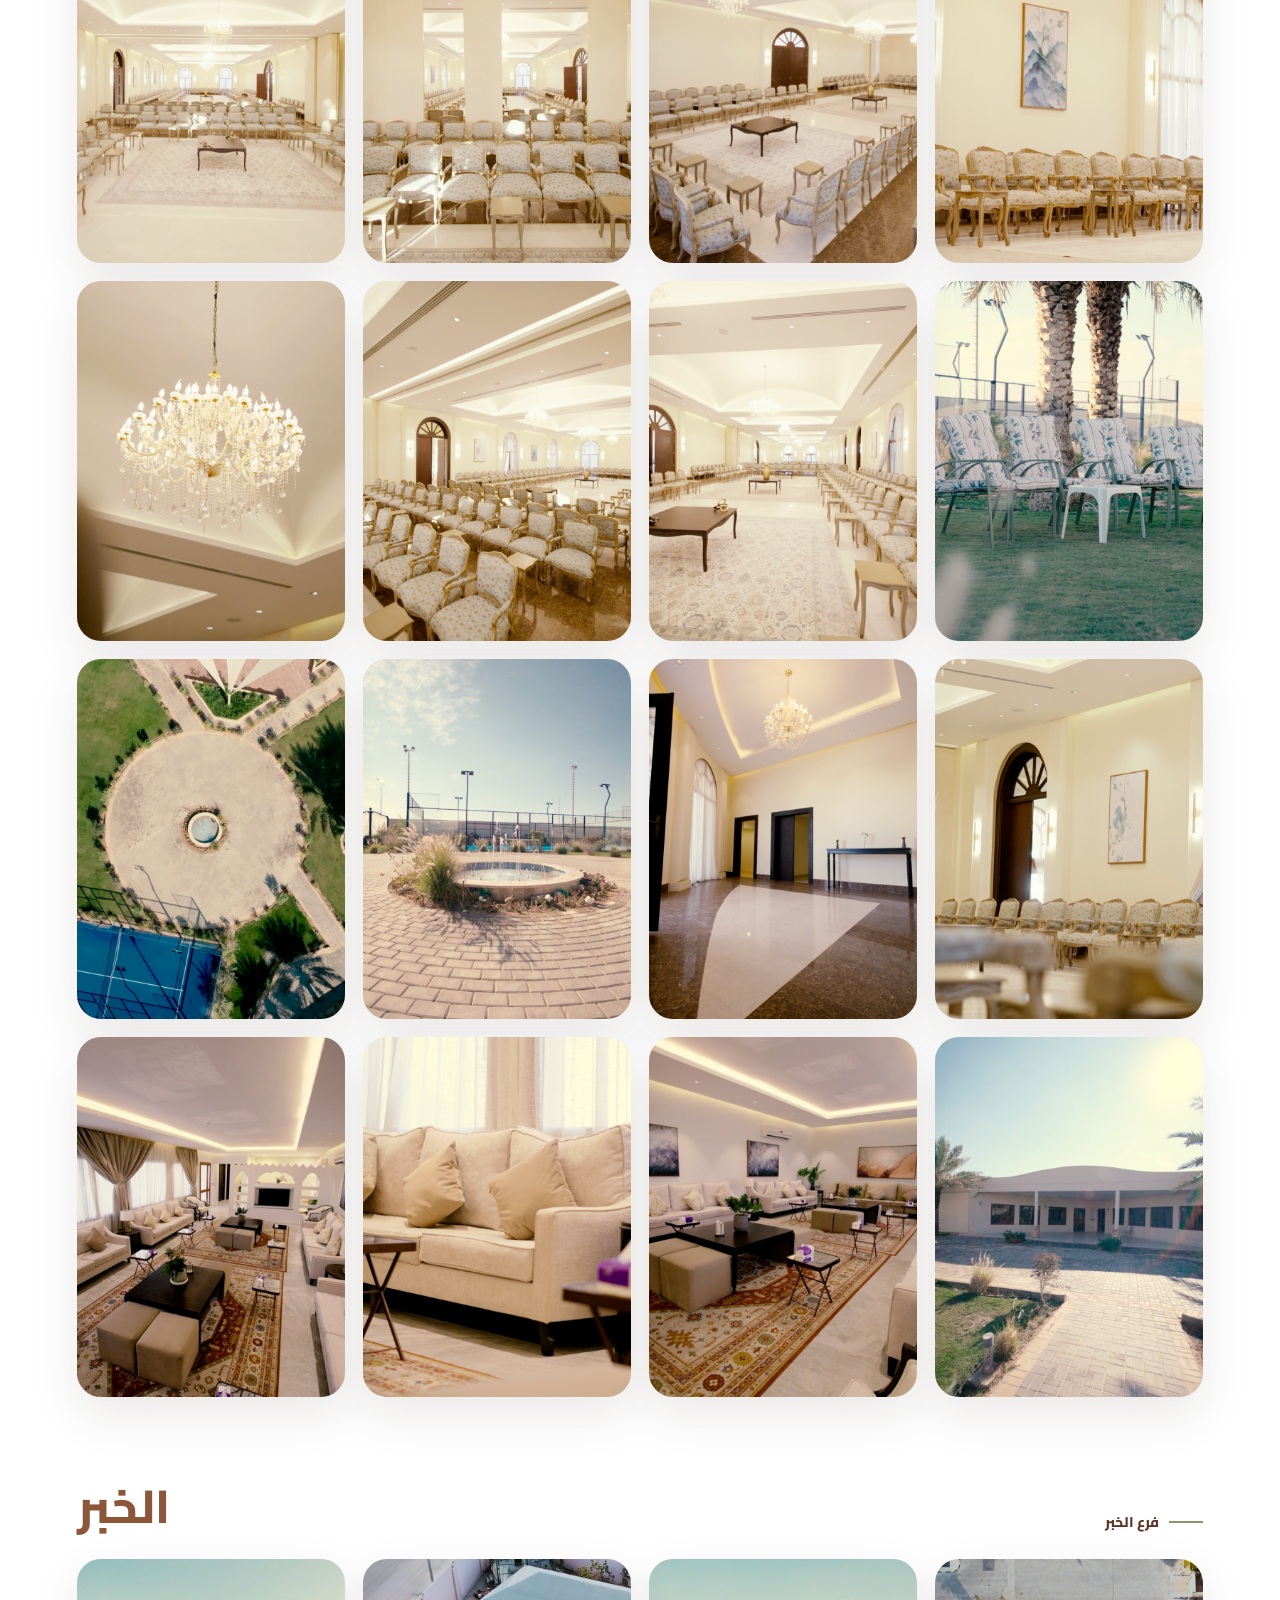
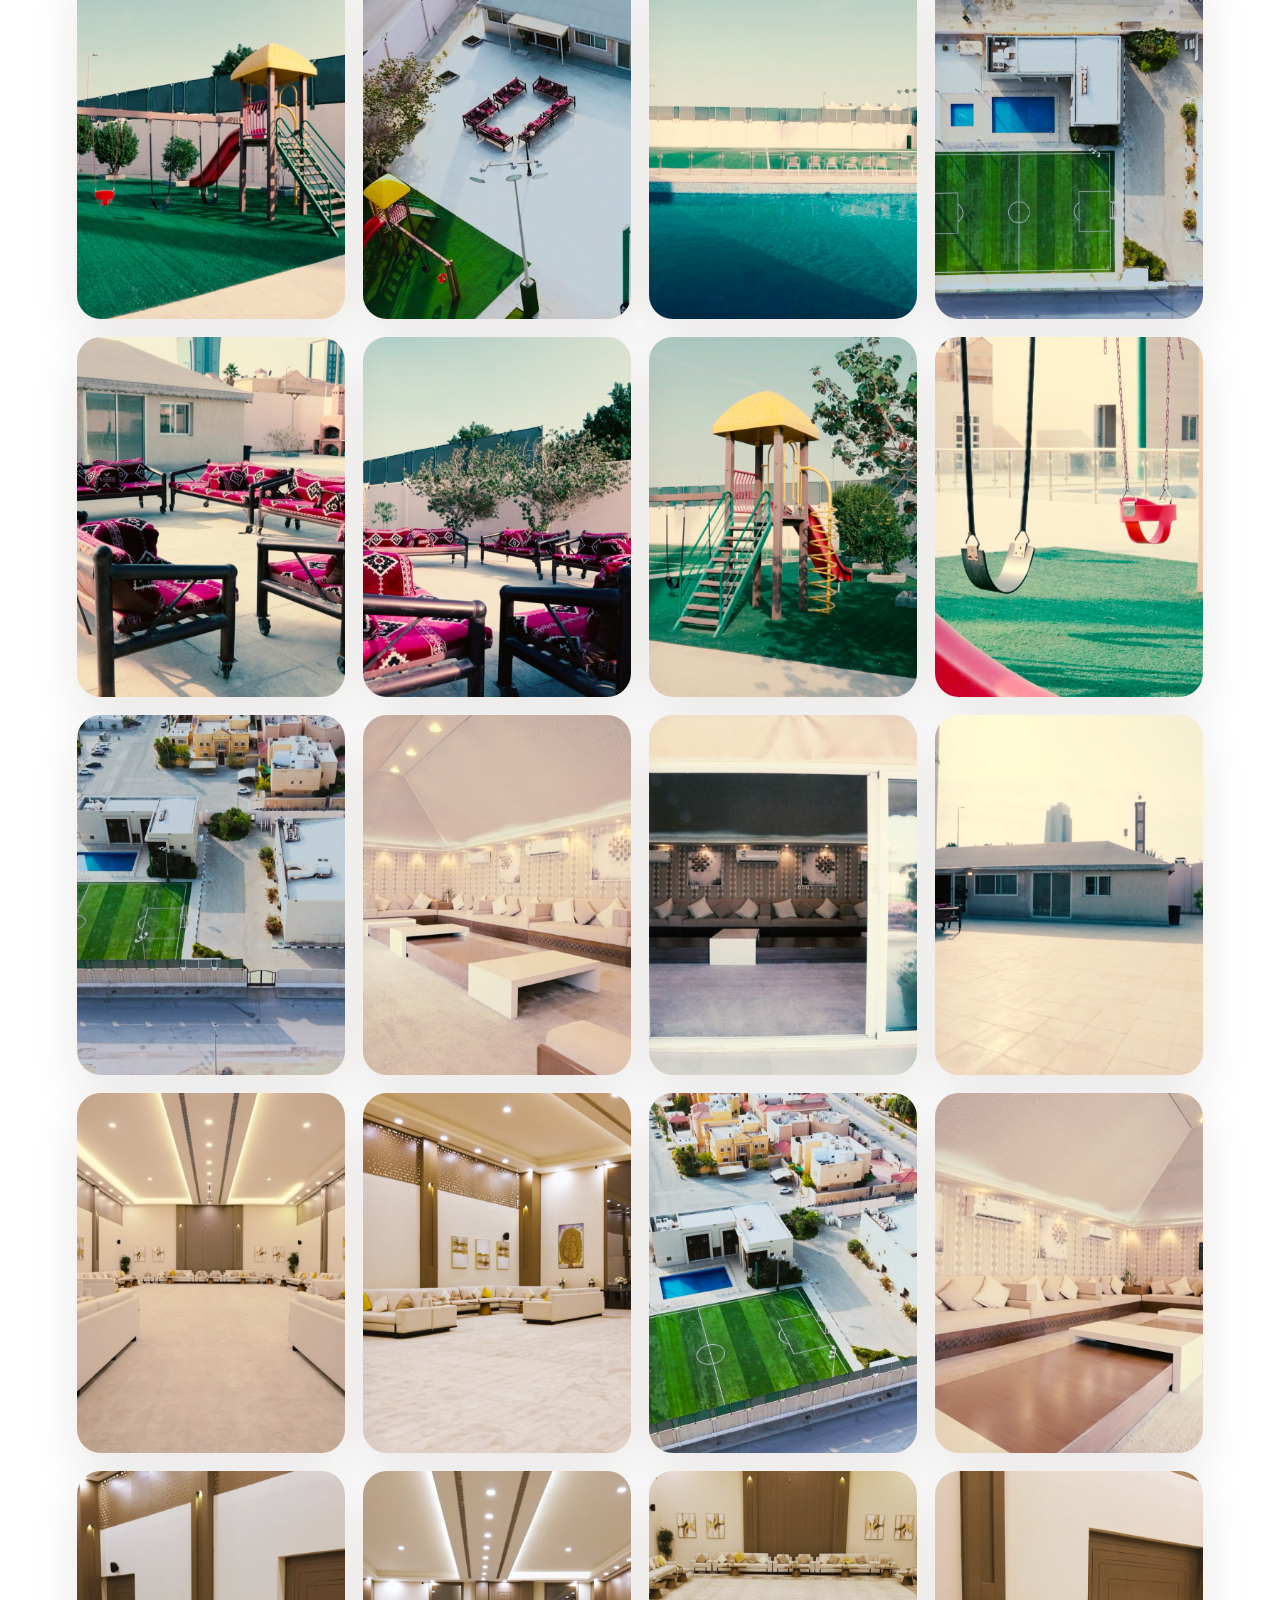
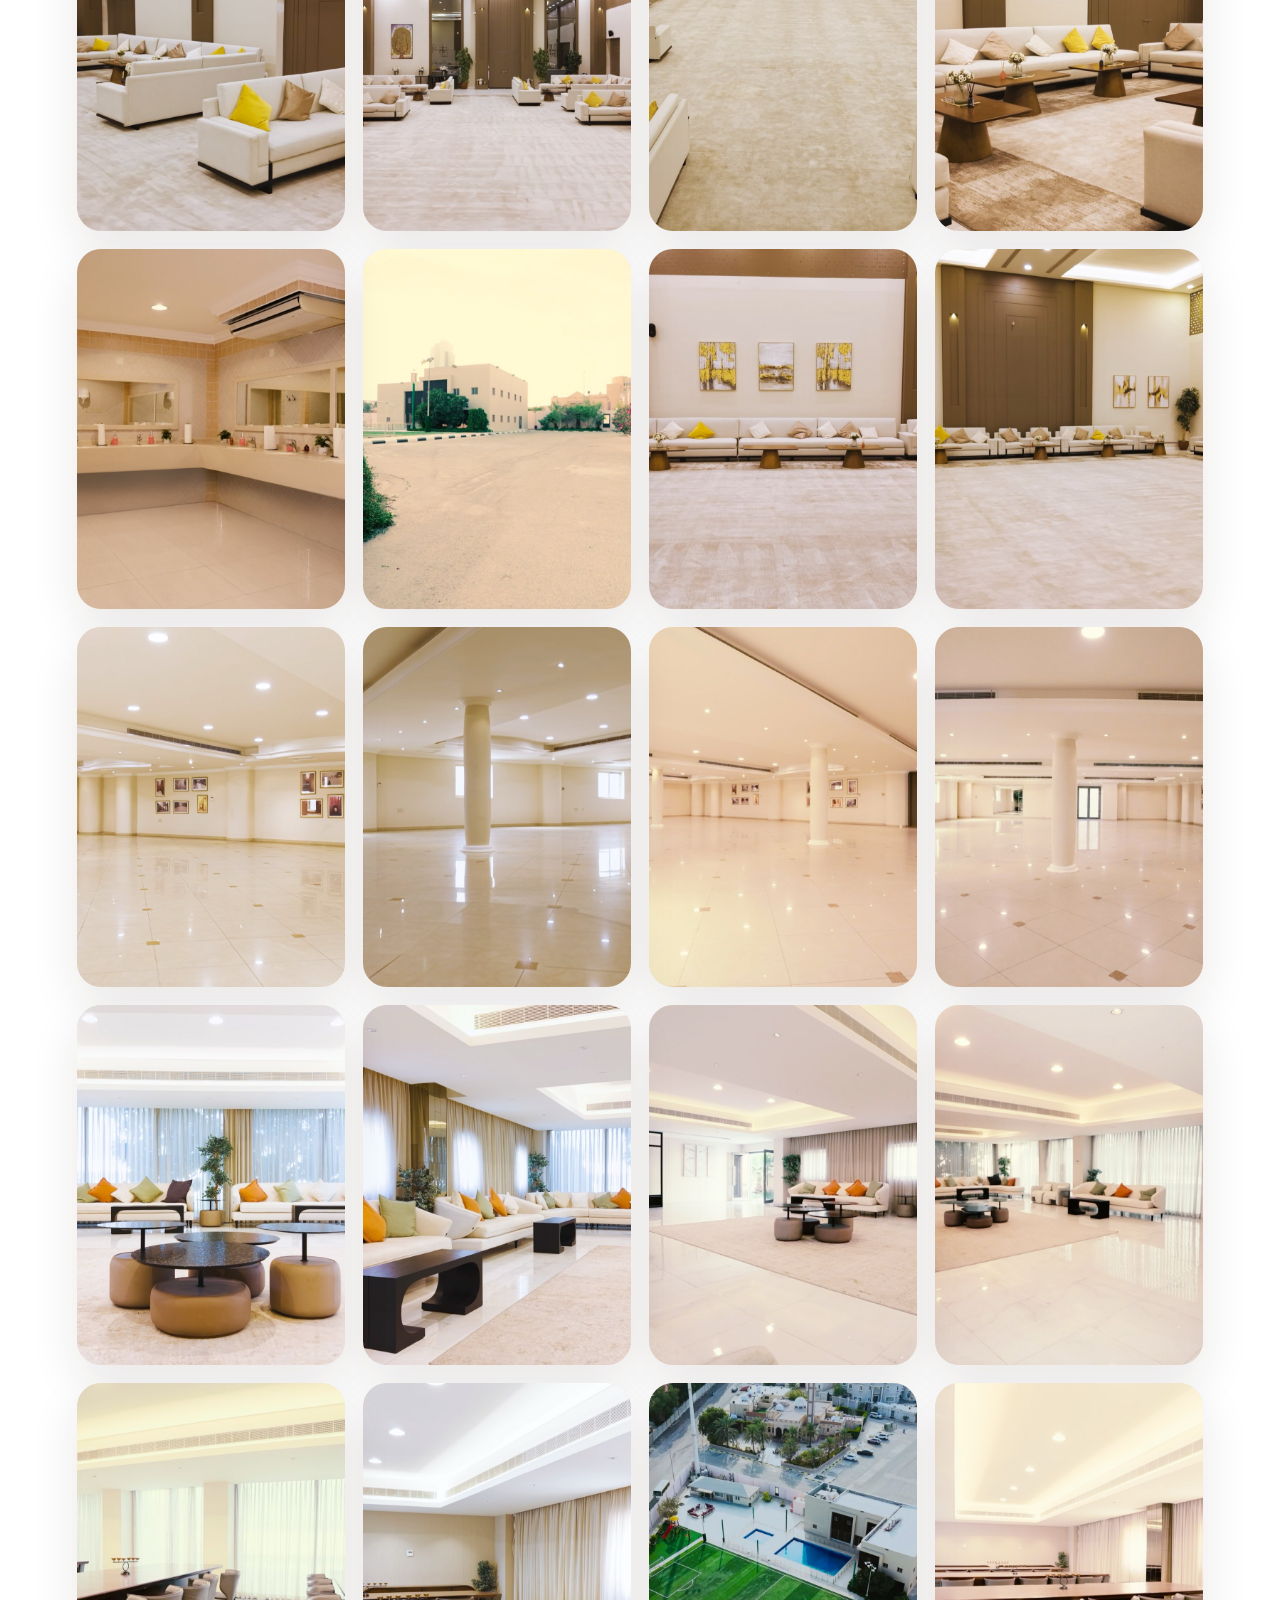
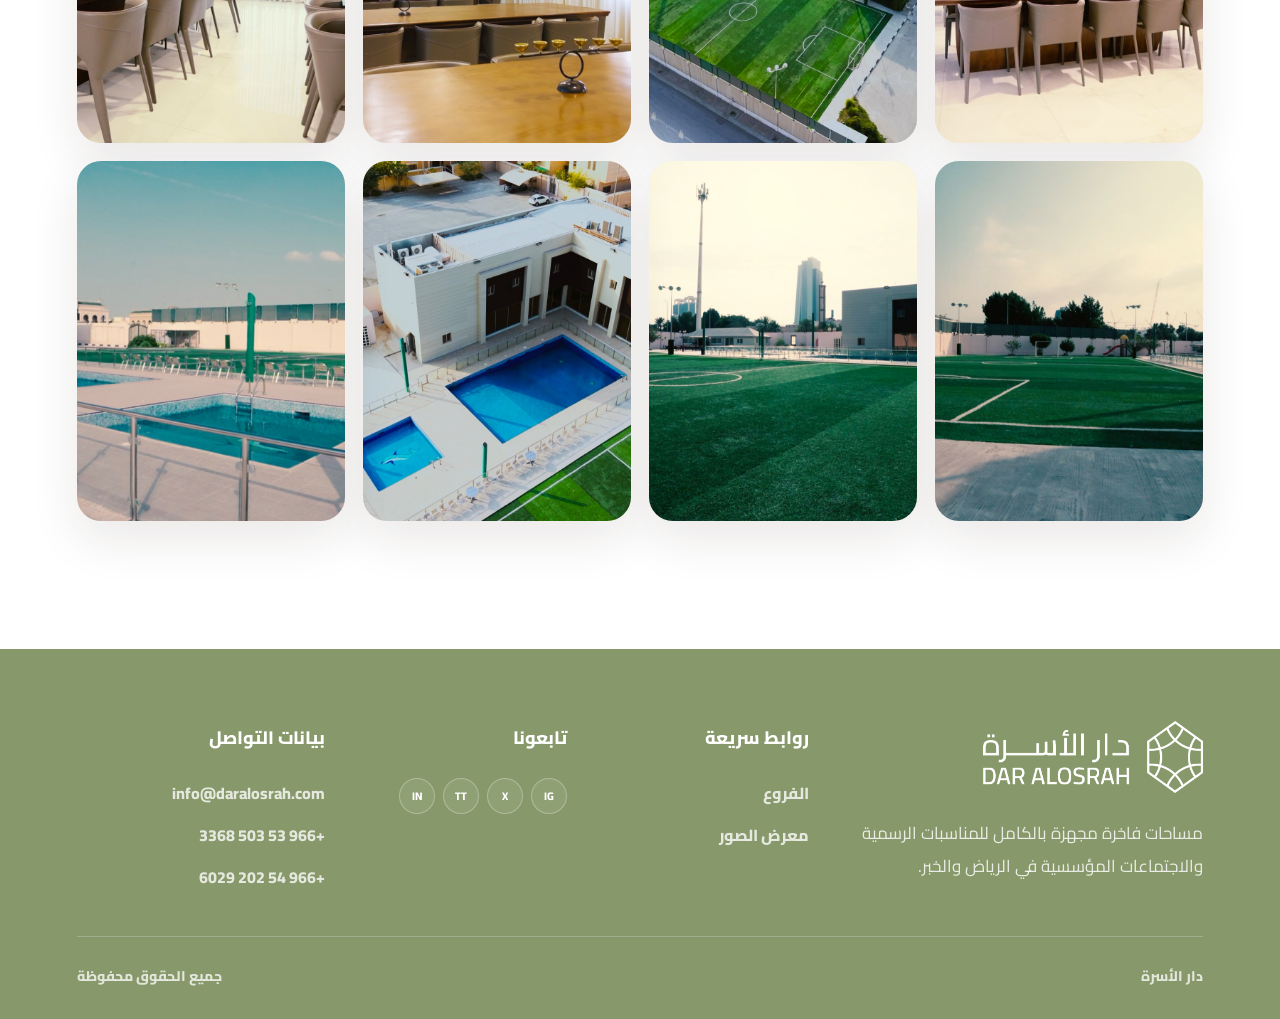
==== commit 2ff28525: "Update footer contact numbers" ====
--- a/gallery.html
+++ b/gallery.html
@@ -181,8 +181,8 @@
   <div class="footer-contact">
     <h3>بيانات التواصل</h3>
     <a href="mailto:info@daralosrah.com">info@daralosrah.com</a>
-    <a href="tel:+966500000000">+966 50 000 0000</a>
-    <a href="tel:+966550000000">+966 55 000 0000</a>
+    <a href="tel:+966535033368">+966 53 503 3368</a>
+    <a href="tel:+966542026029">+966 54 202 6029</a>
   </div>
 
   <div class="footer-bottom">
--- a/assets/styles.css
+++ b/assets/styles.css
@@ -344,6 +344,9 @@
 .experience-video{
   padding:0 6% 128px;
   background:var(--sand);
+  display:grid;
+  grid-template-columns:repeat(2, minmax(0, 1fr));
+  gap:24px;
 }
 
 .video-frame{
@@ -1171,6 +1174,7 @@
   .experience-video{
     padding-left:24px;
     padding-right:24px;
+    grid-template-columns:1fr;
   }
 
   .branch-grid,
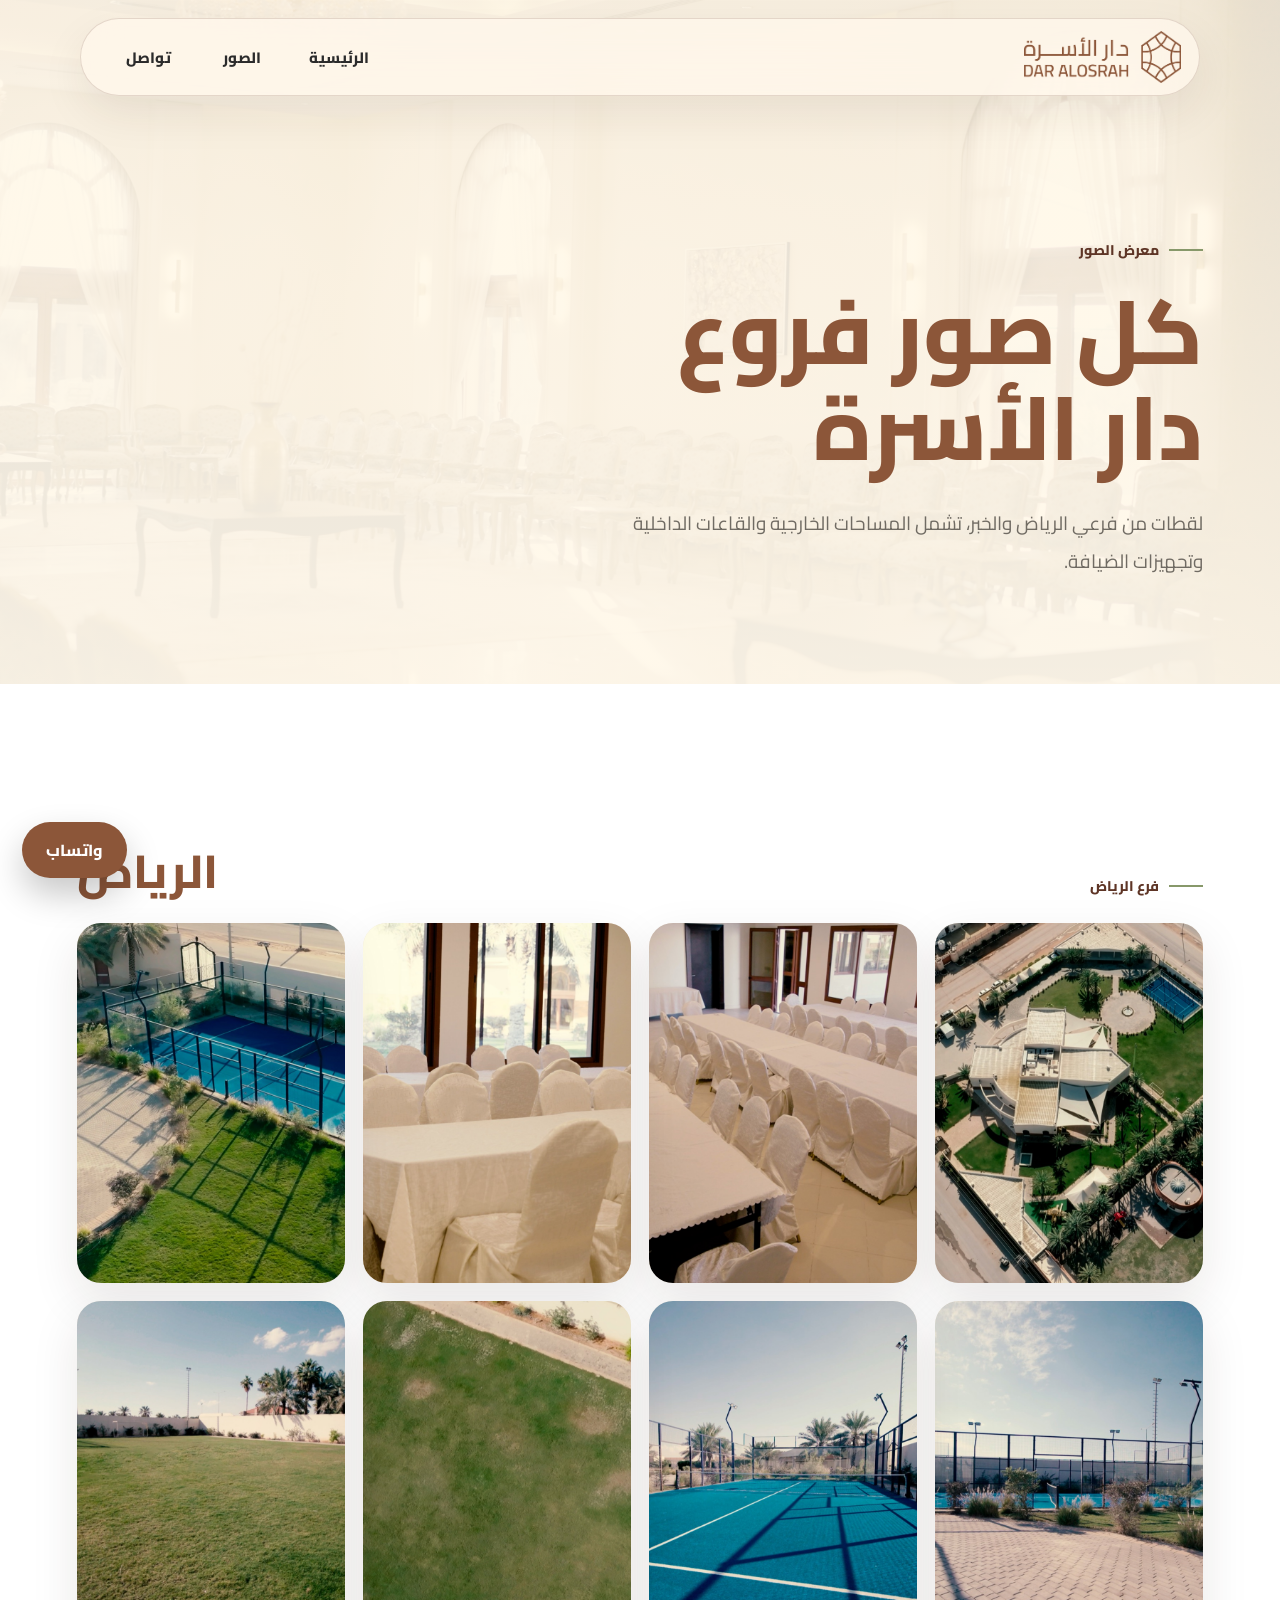
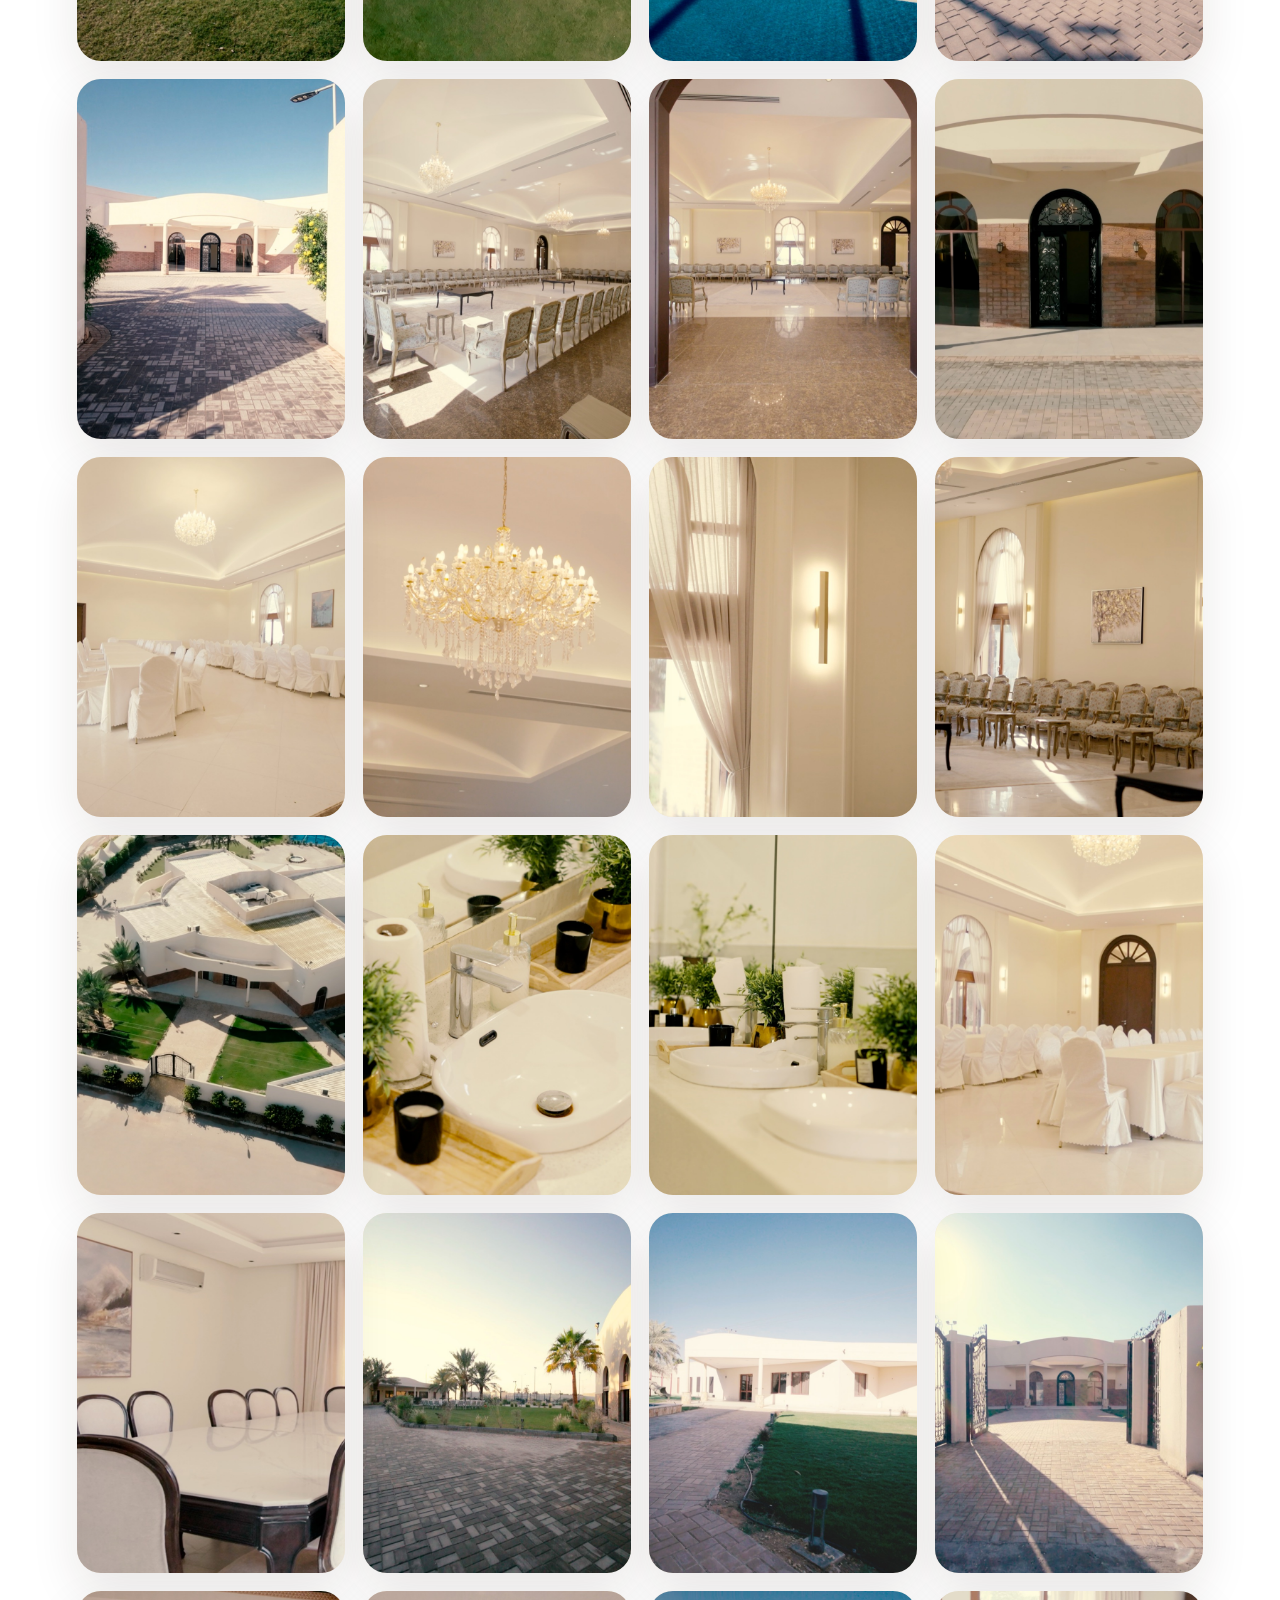
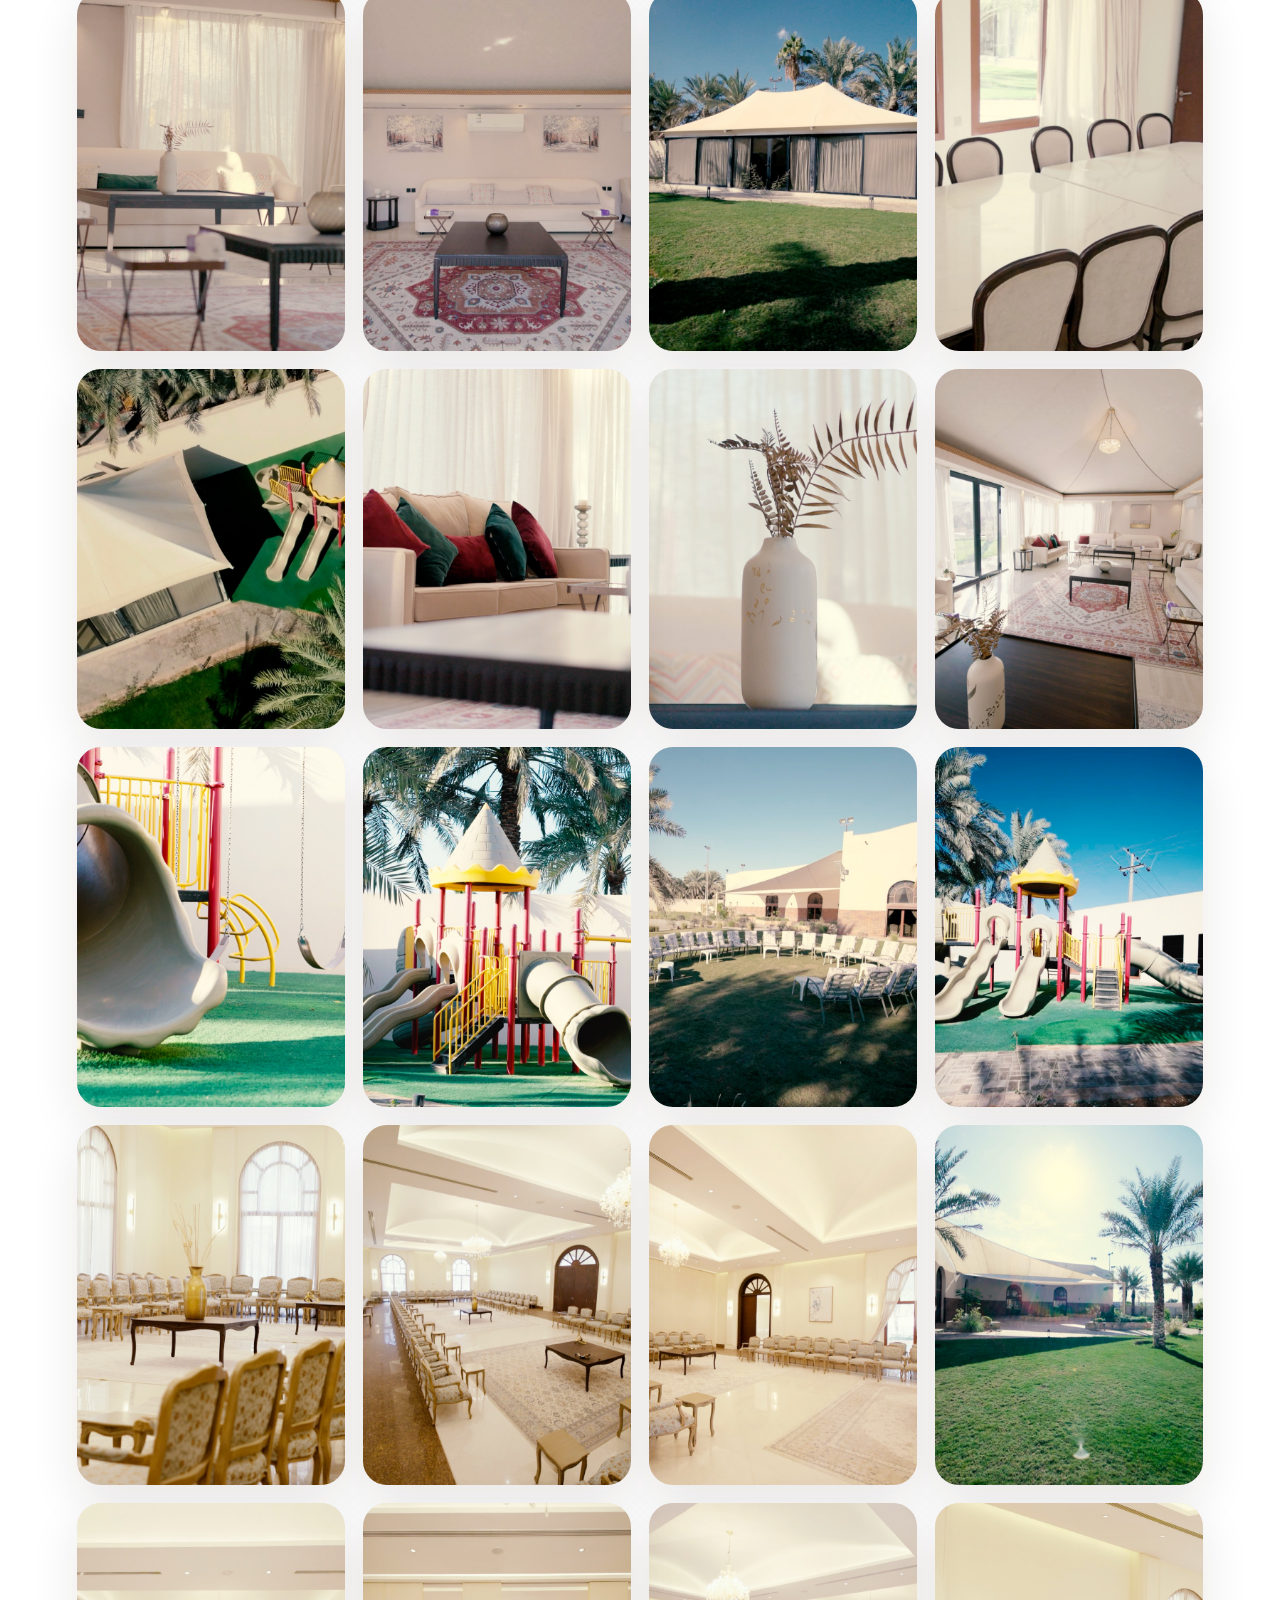
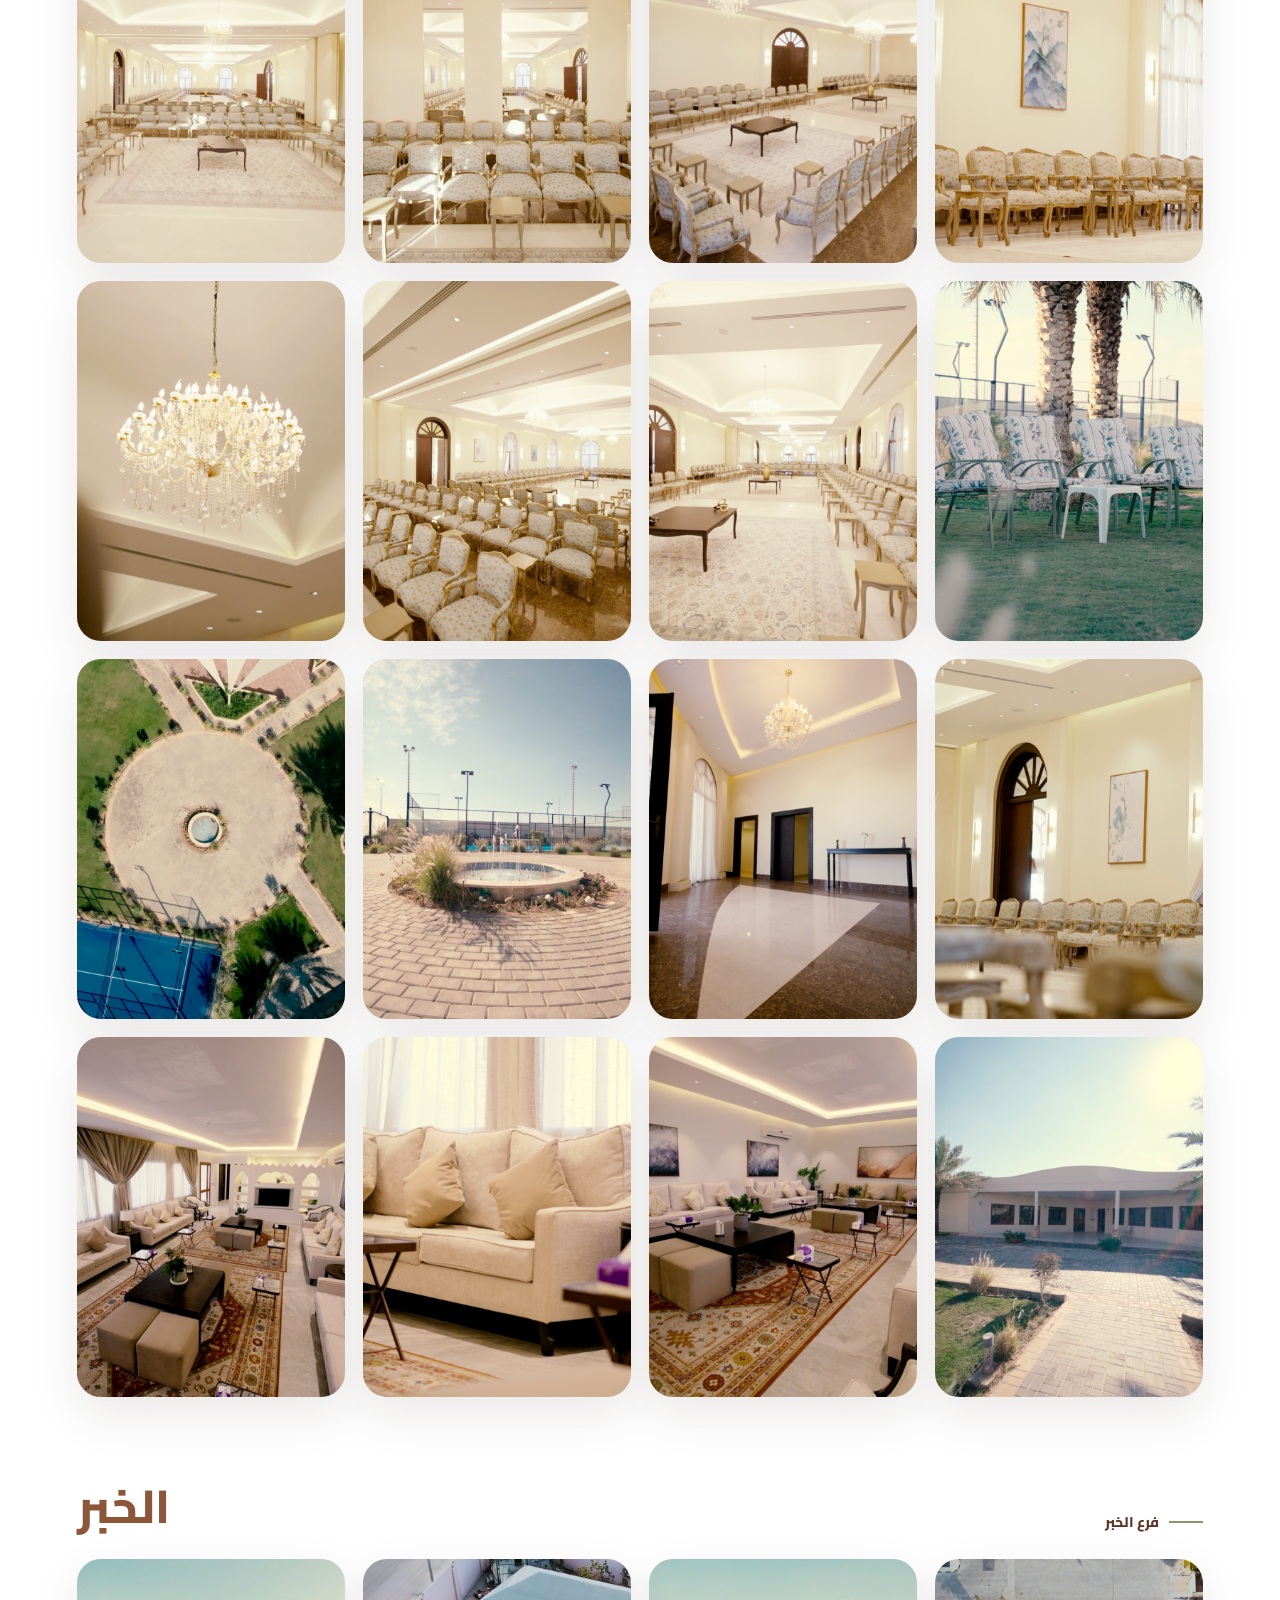
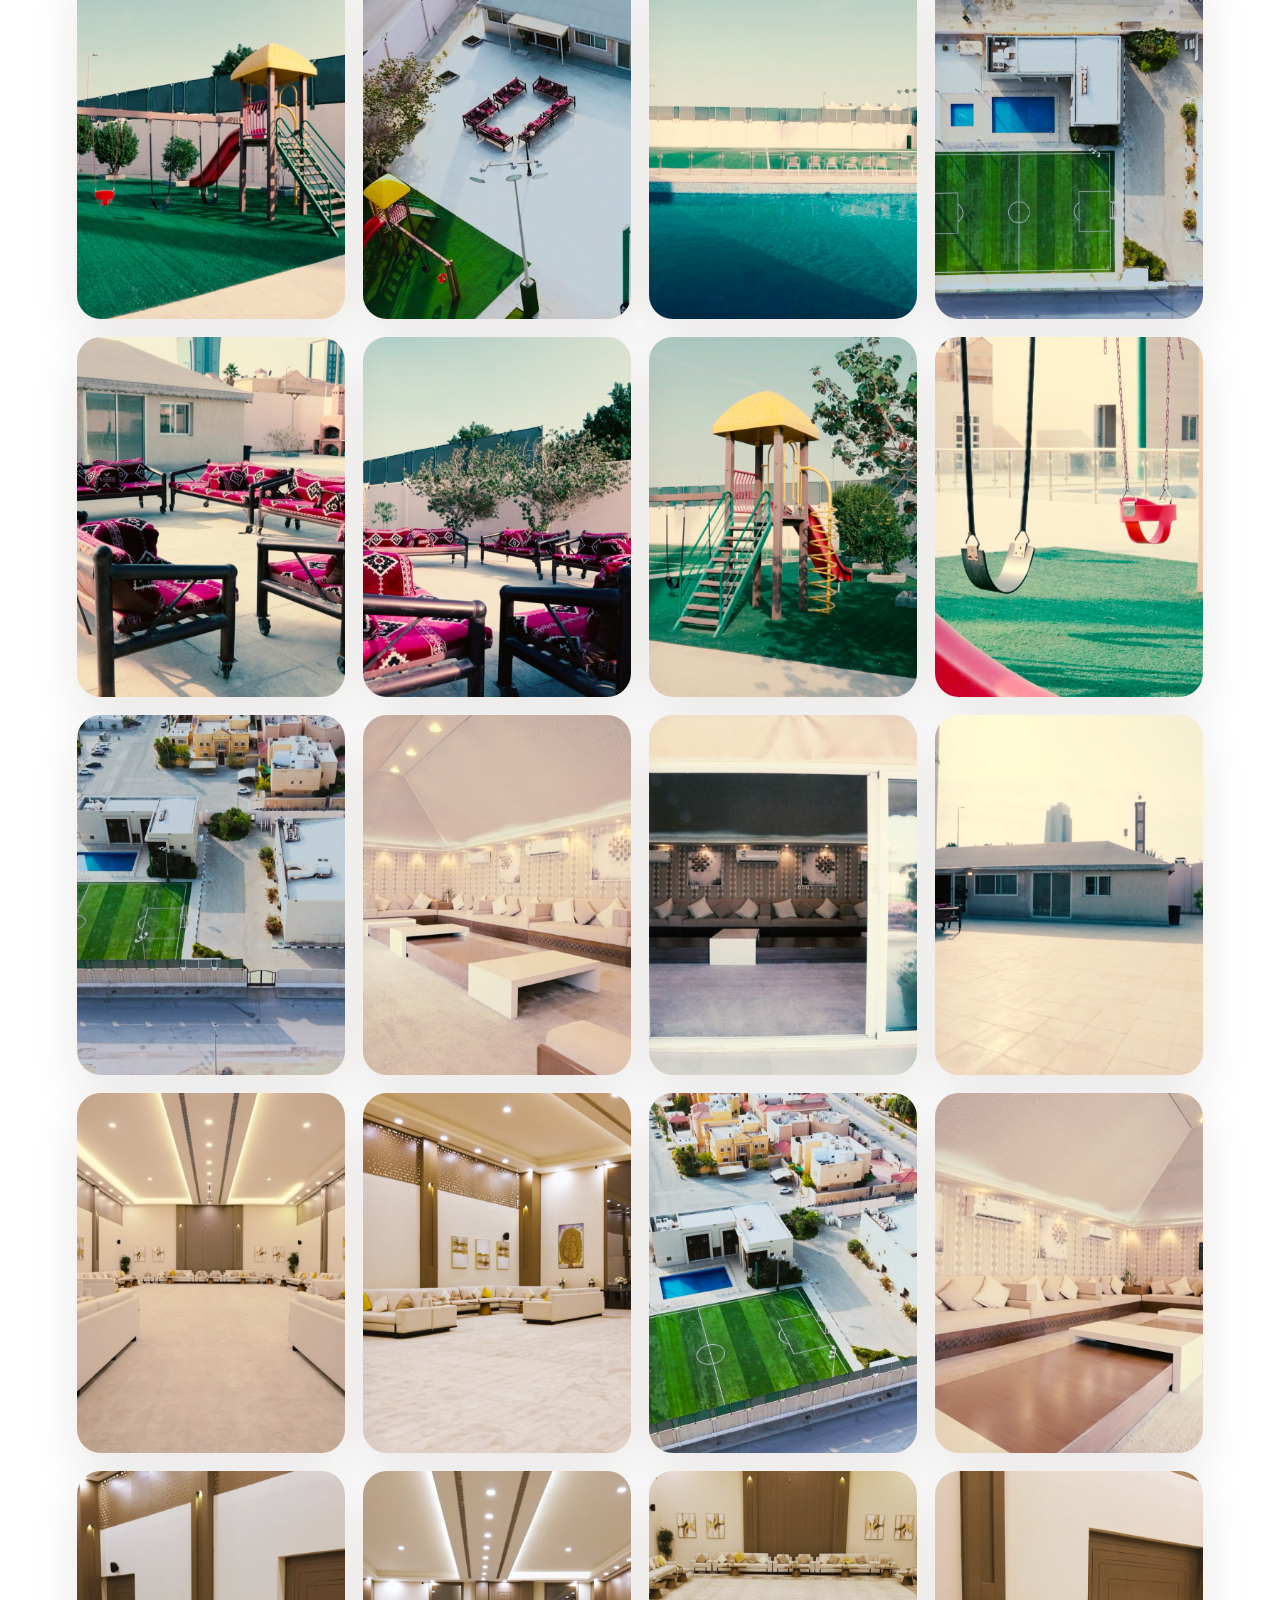
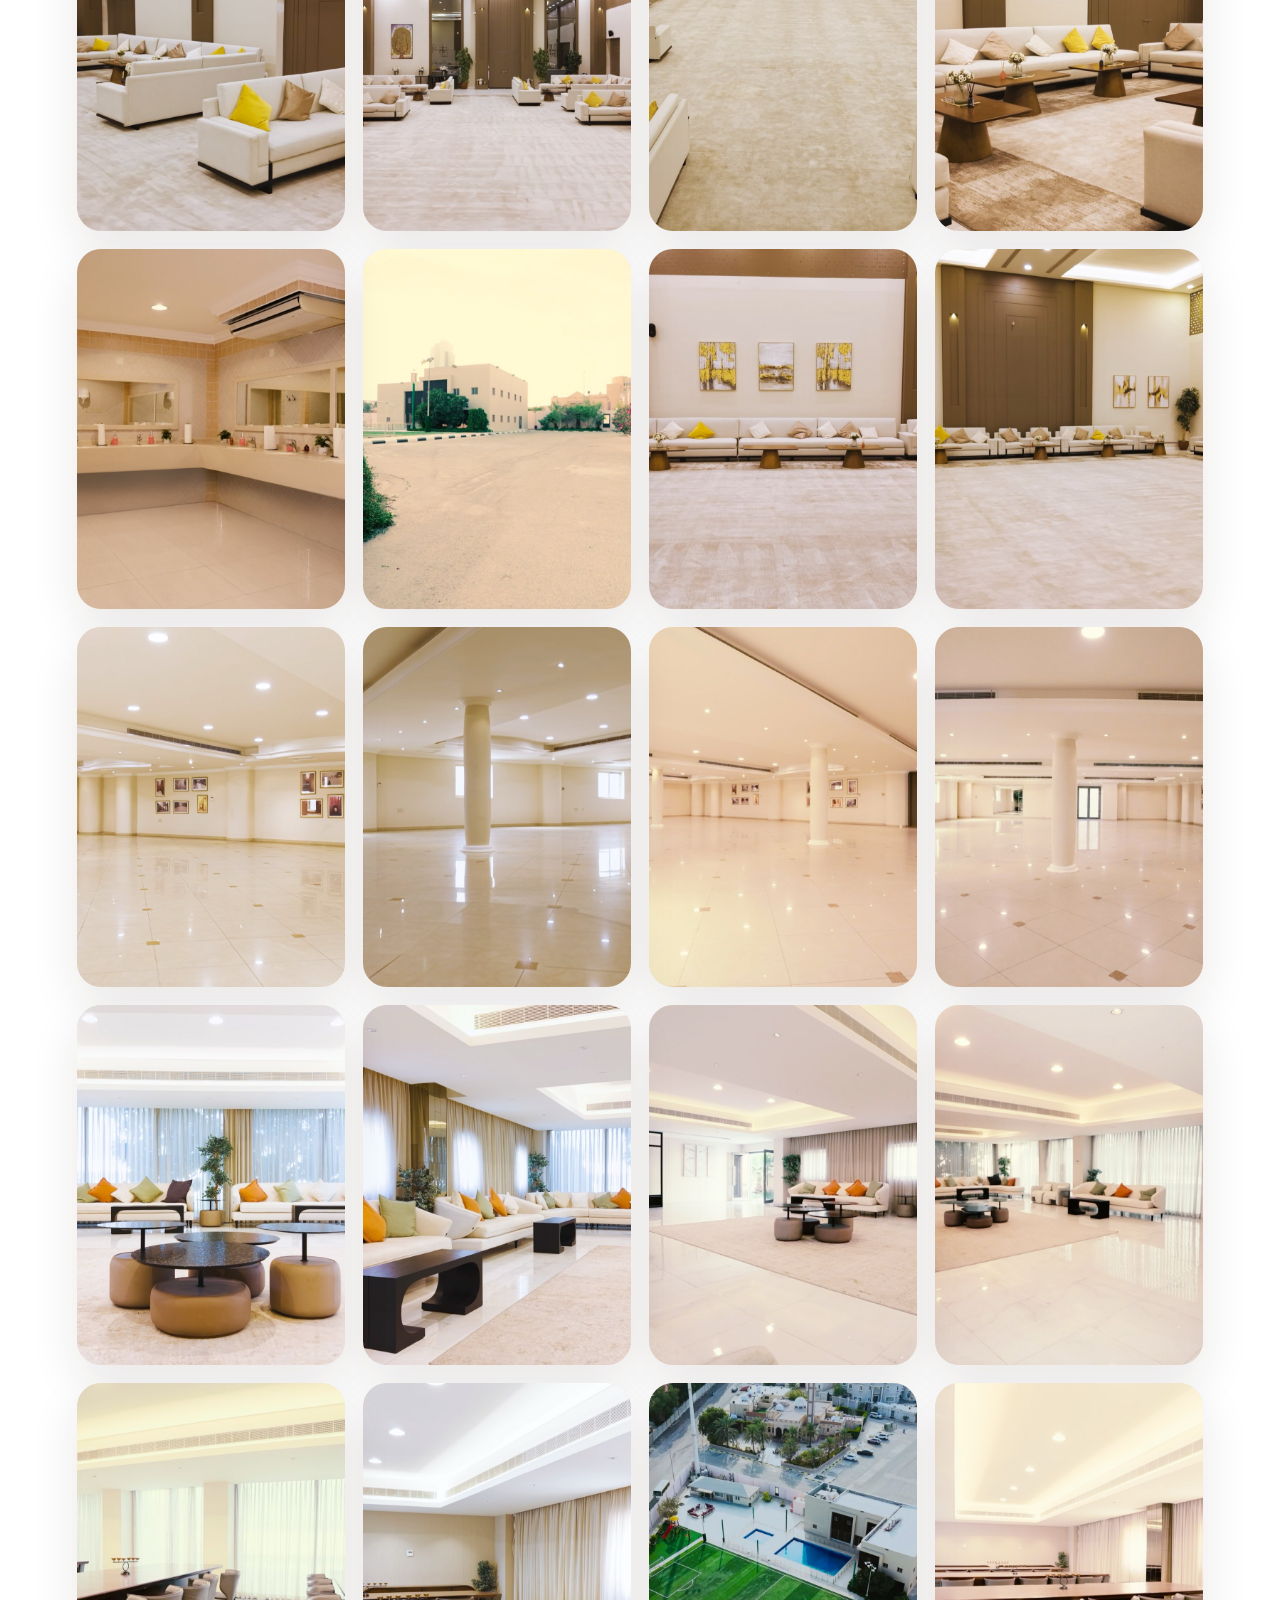
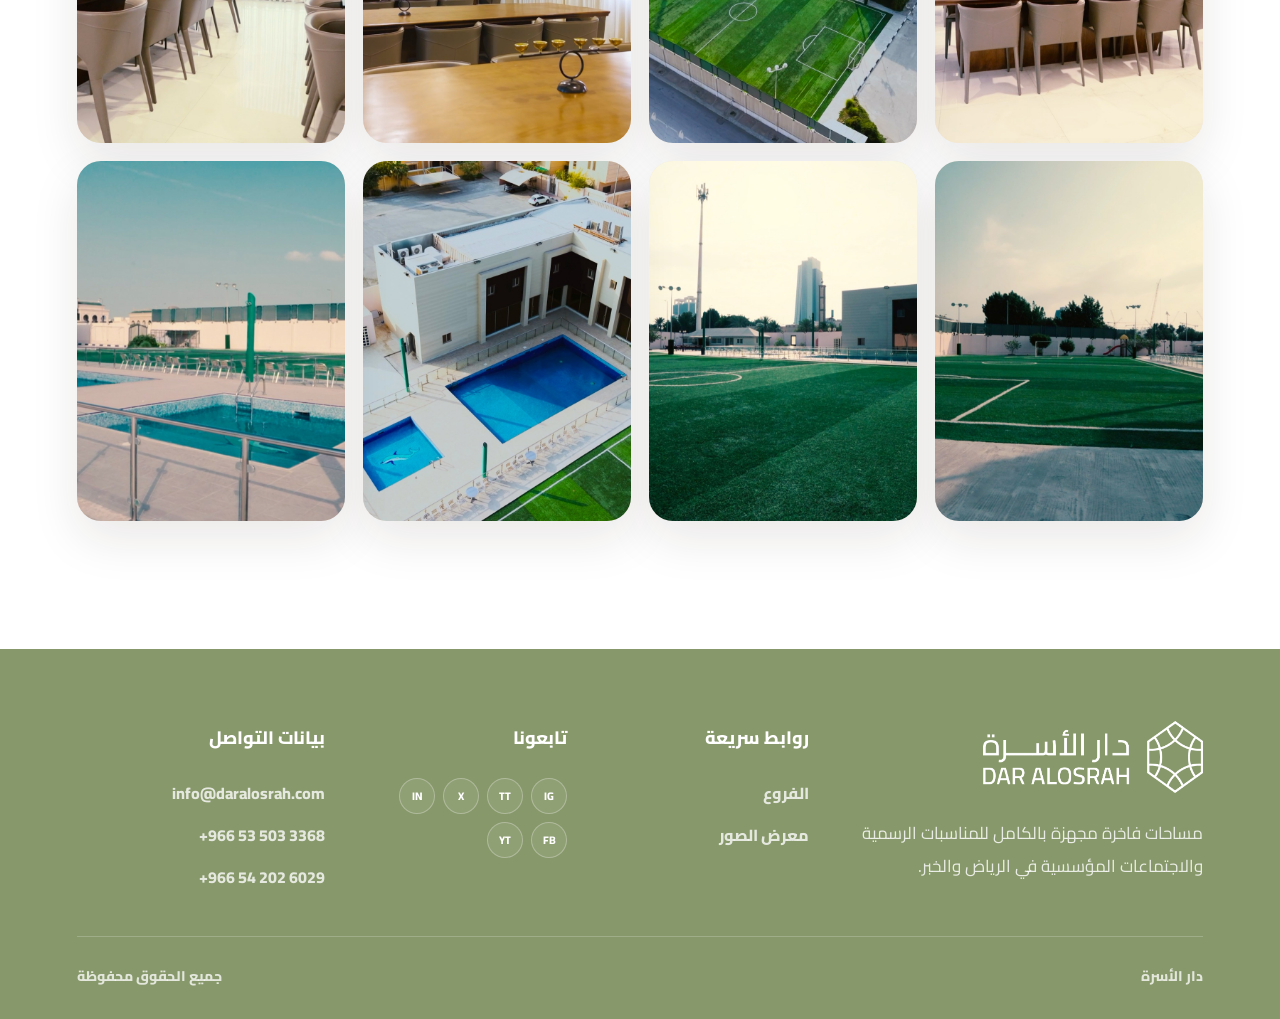
==== commit e67d5b4e: "Link footer social media" ====
--- a/gallery.html
+++ b/gallery.html
@@ -171,10 +171,12 @@
   <div class="footer-social">
     <h3>تابعونا</h3>
     <div class="social-links" aria-label="روابط التواصل الاجتماعي">
-      <a href="#" aria-label="Instagram">IG</a>
-      <a href="#" aria-label="X">X</a>
-      <a href="#" aria-label="TikTok">TT</a>
-      <a href="#" aria-label="LinkedIn">IN</a>
+      <a href="https://www.instagram.com/daralosrah" aria-label="Instagram" target="_blank" rel="noopener noreferrer">IG</a>
+      <a href="https://www.tiktok.com/@daralosrah" aria-label="TikTok" target="_blank" rel="noopener noreferrer">TT</a>
+      <a href="https://x.com/daralosrah" aria-label="X" target="_blank" rel="noopener noreferrer">X</a>
+      <a href="https://www.linkedin.com/company/dar-alosrah/" aria-label="LinkedIn" target="_blank" rel="noopener noreferrer">IN</a>
+      <a href="https://www.facebook.com/people/Dar-Alosrah/61586780235686/?mibextid=wwXIfr&amp;rdid=LRDDMT0wYE7sK3en&amp;share_url=https%3A%2F%2Fwww.facebook.com%2Fshare%2F1AYmwpd3Va%2F%3Fmibextid%3DwwXIfr" aria-label="Facebook" target="_blank" rel="noopener noreferrer">FB</a>
+      <a href="https://www.youtube.com/@daralosrah" aria-label="YouTube" target="_blank" rel="noopener noreferrer">YT</a>
     </div>
   </div>
 
--- a/assets/styles.css
+++ b/assets/styles.css
@@ -1026,6 +1026,12 @@
   transition:color .25s ease, transform .25s ease;
 }
 
+.footer-contact a[href^="tel:"]{
+  direction:ltr;
+  unicode-bidi:isolate;
+  text-align:left;
+}
+
 .footer-links a:hover,
 .footer-contact a:hover{
   color:white;
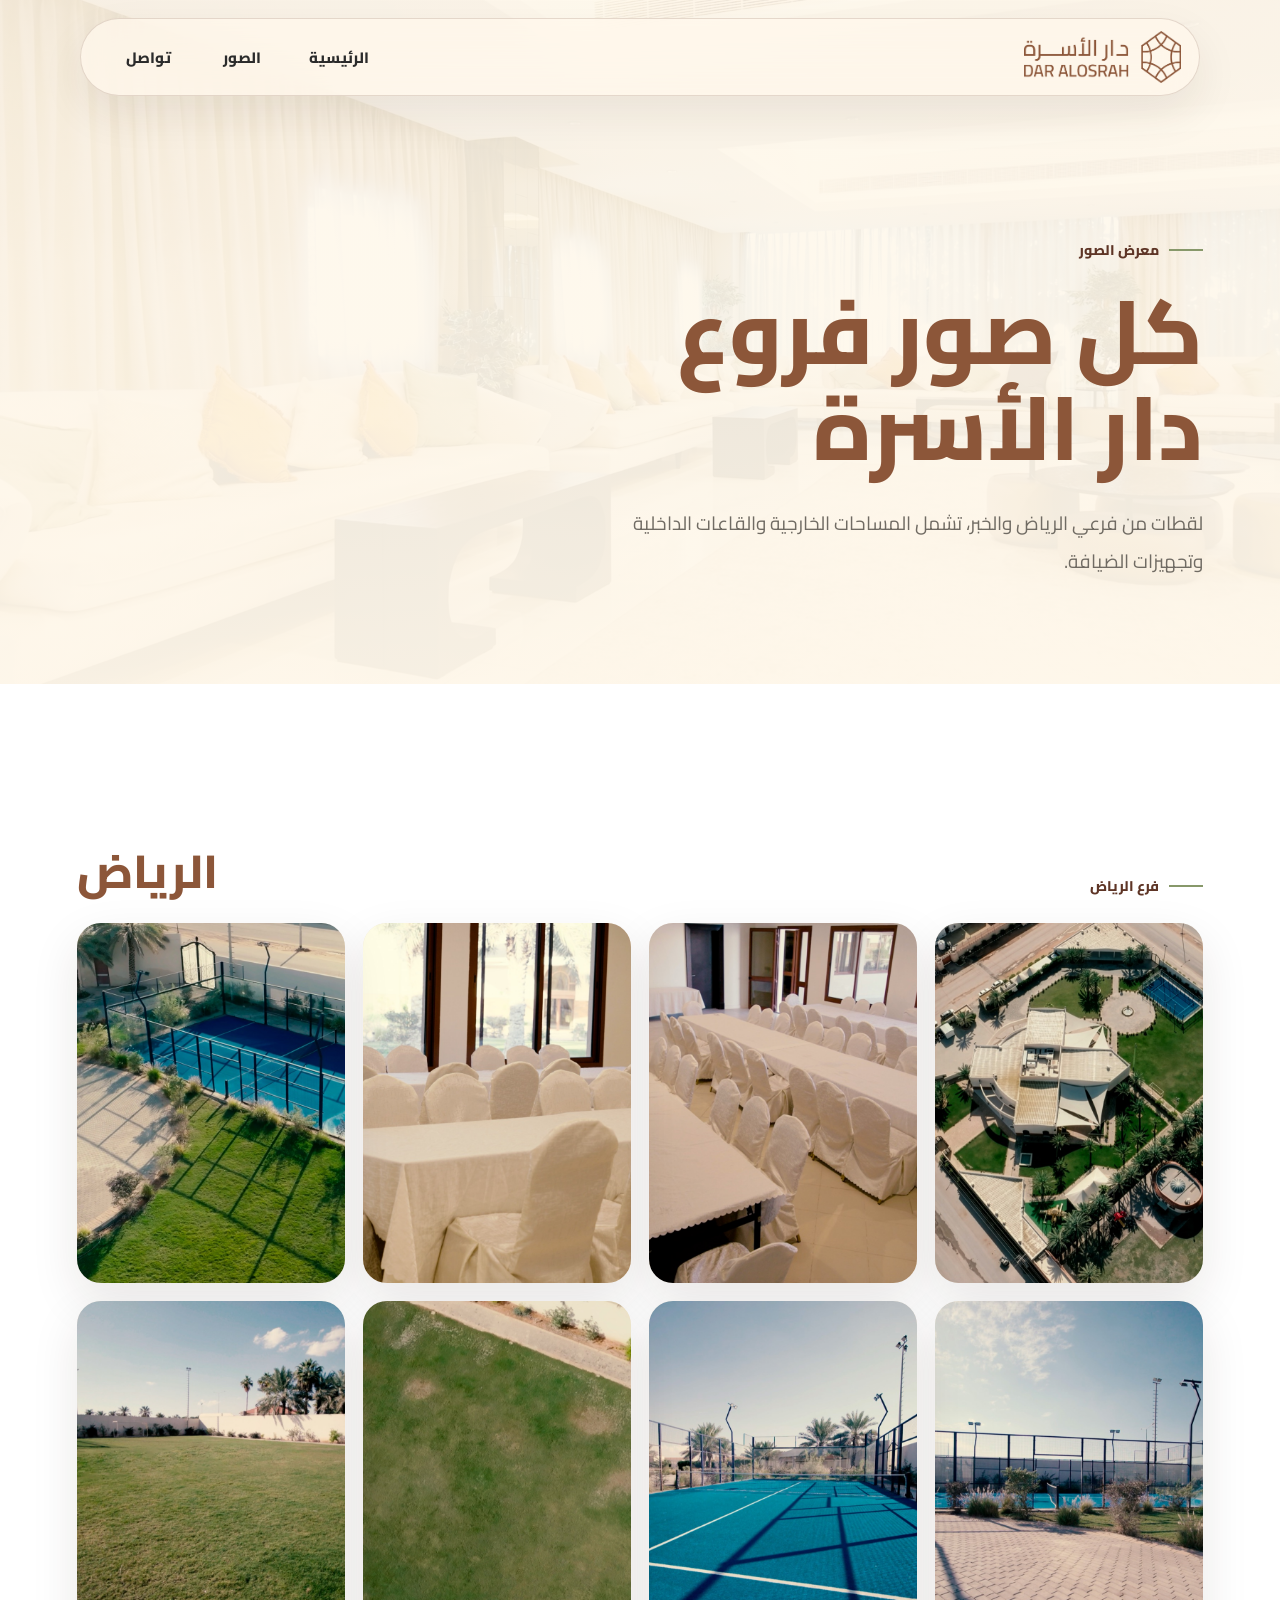
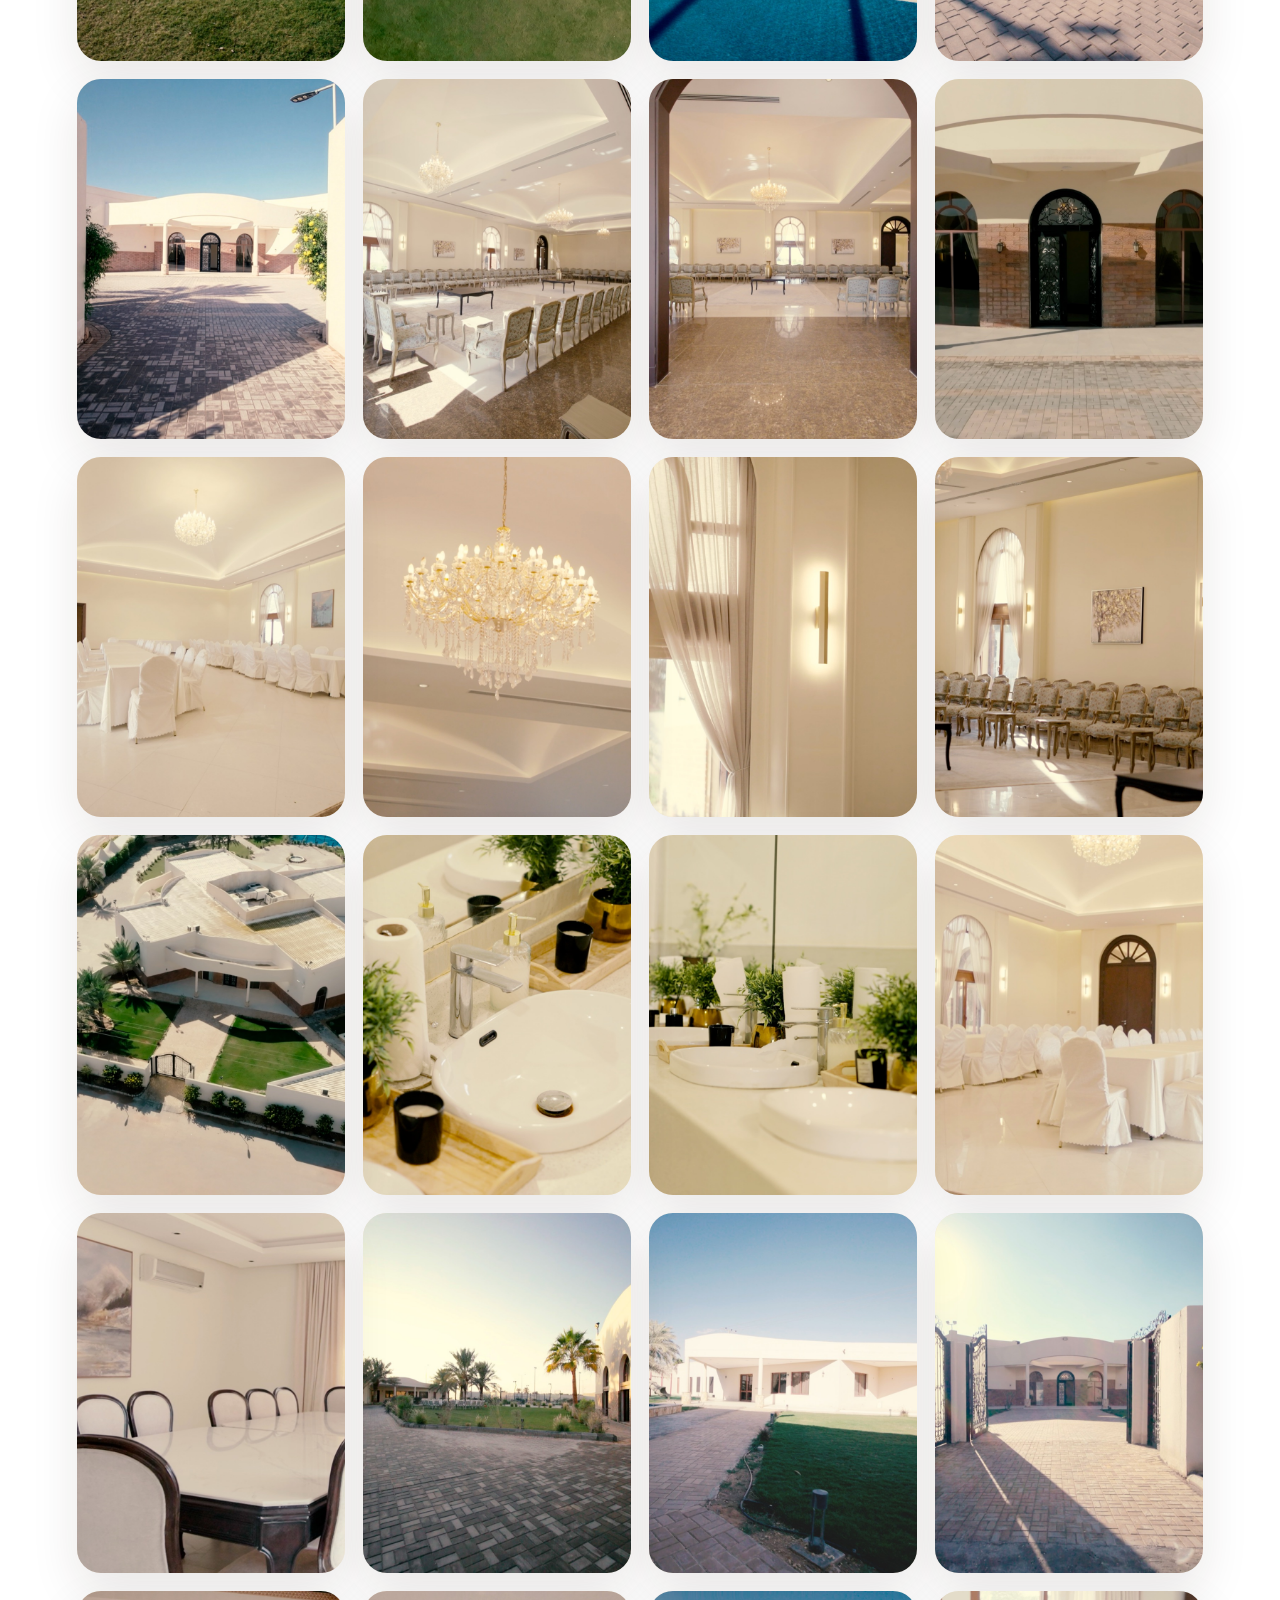
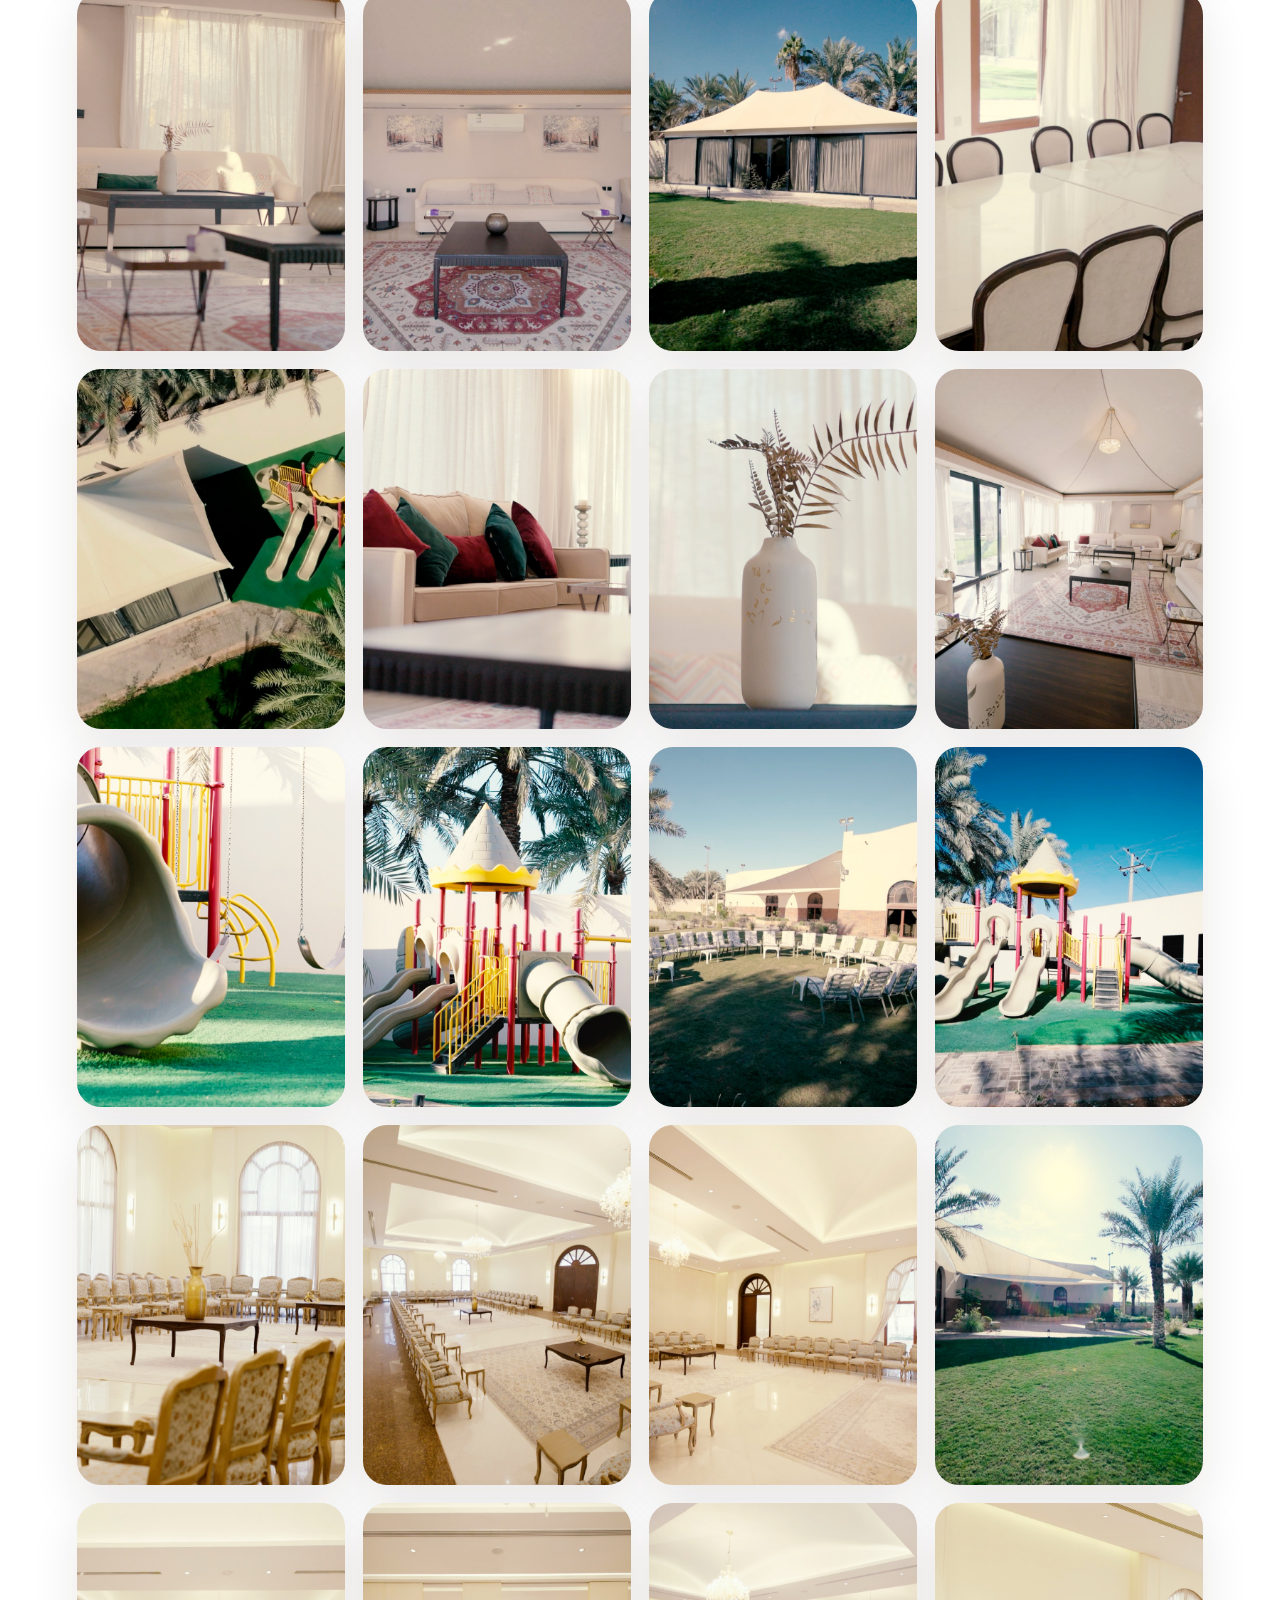
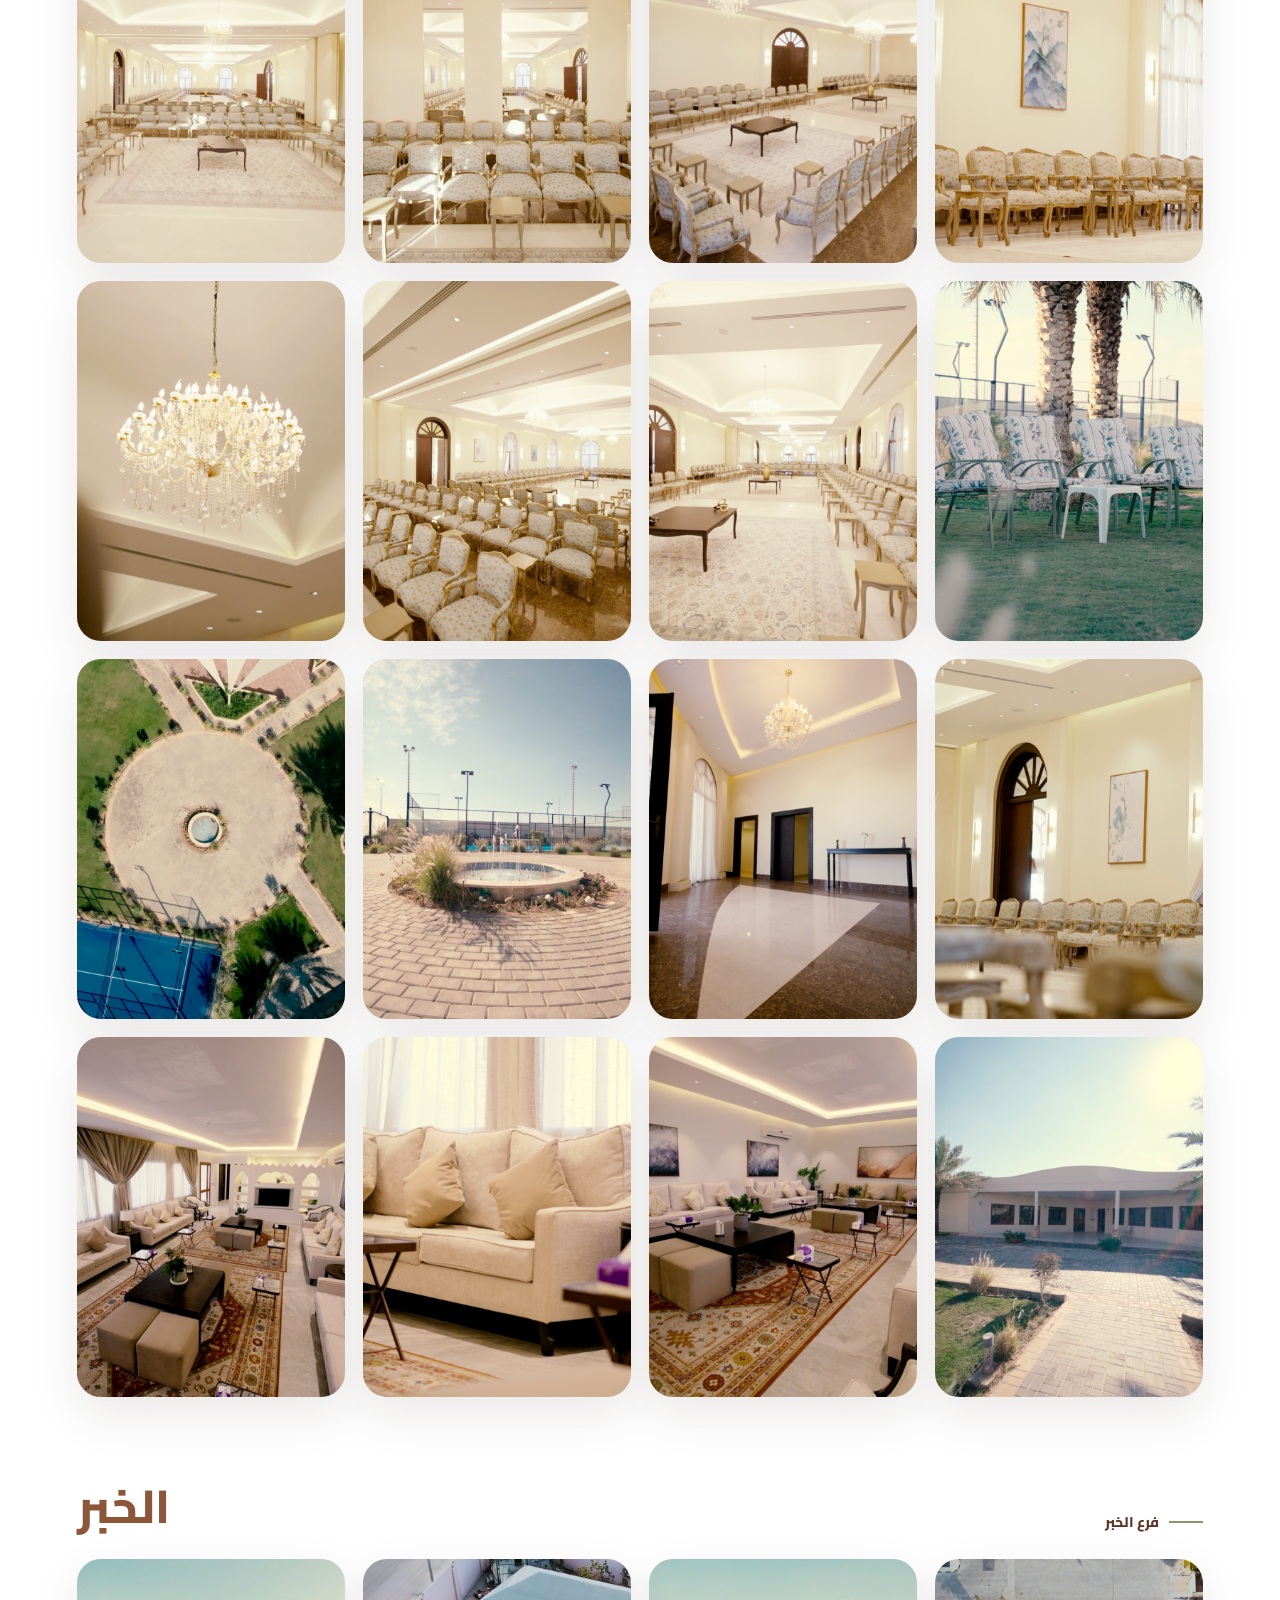
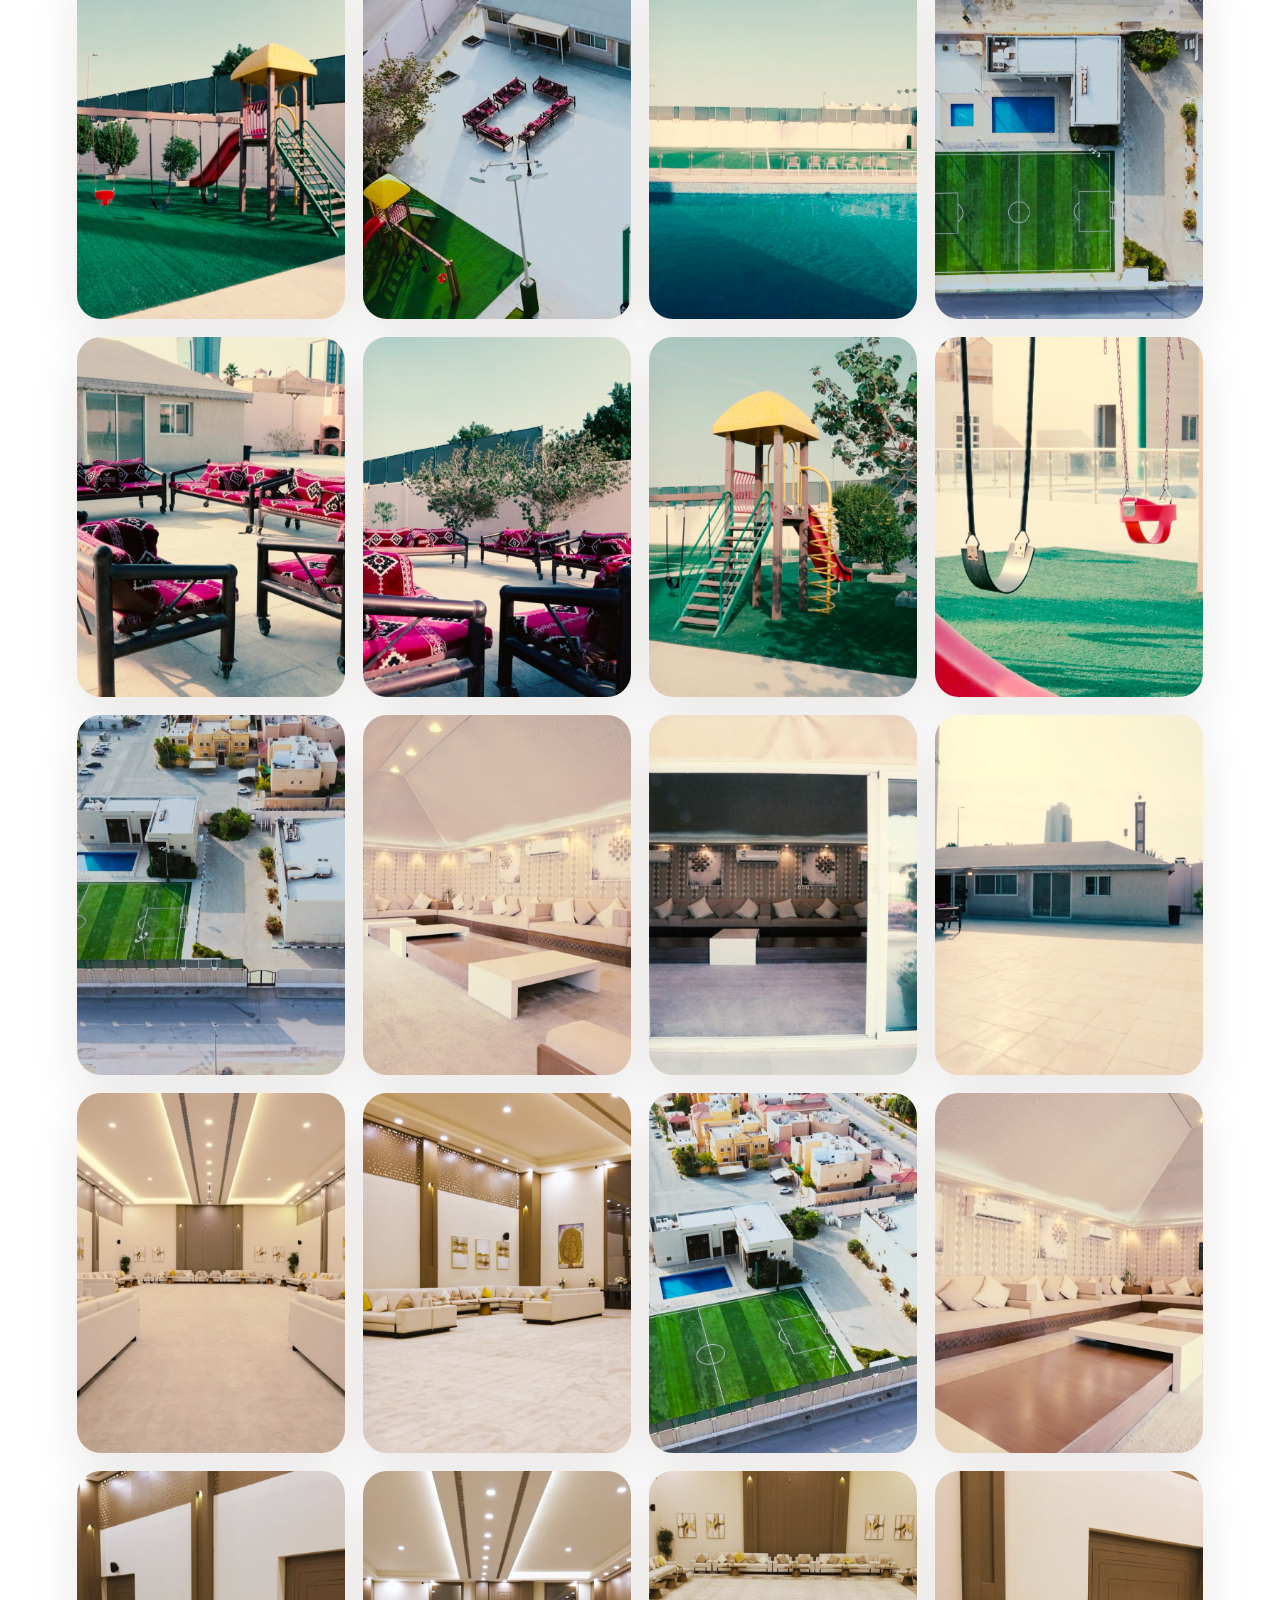
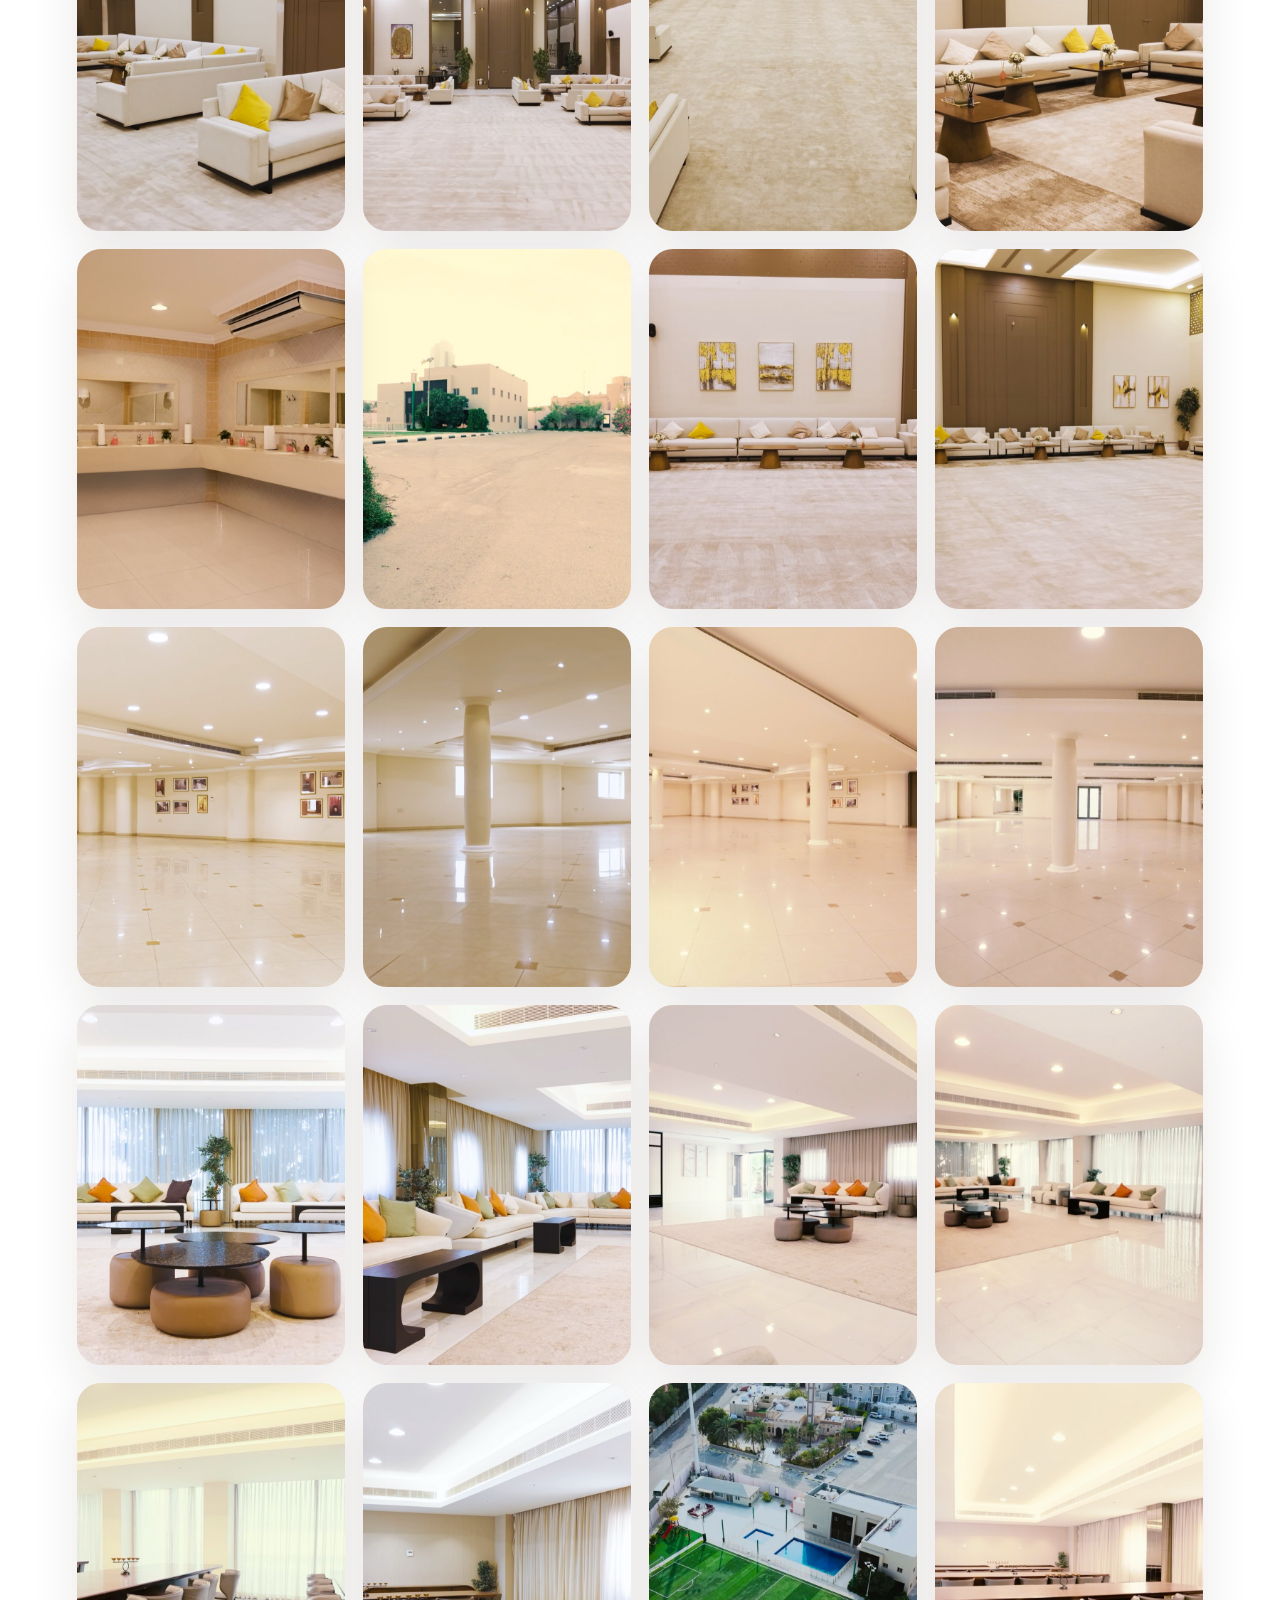
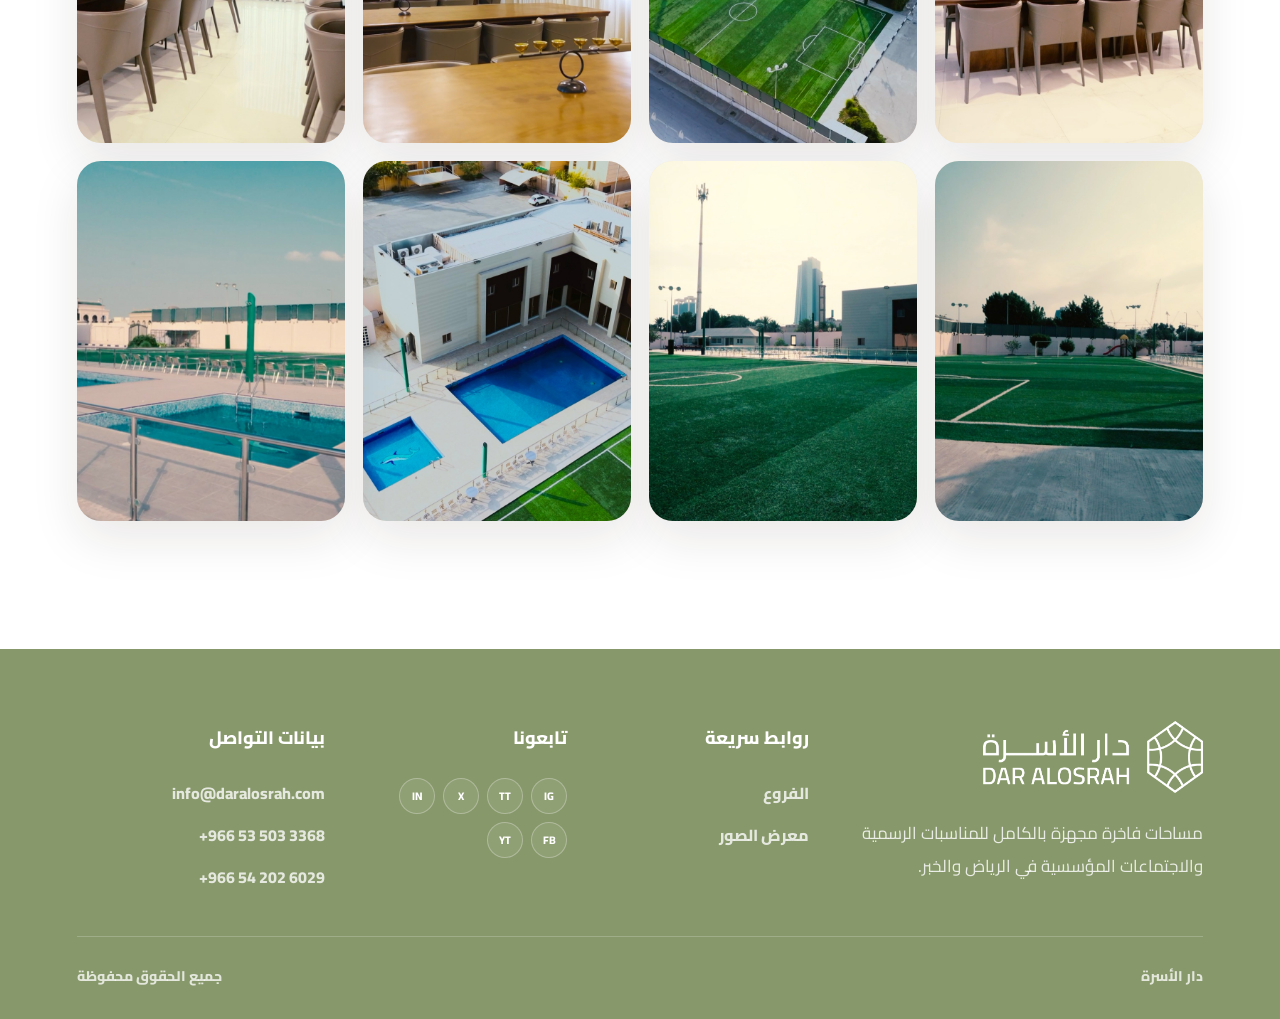
==== commit 3916d4f3: "Hide floating WhatsApp button" ====
--- a/gallery.html
+++ b/gallery.html
@@ -5,7 +5,7 @@
 <meta name="viewport" content="width=device-width, initial-scale=1.0">
 <meta name="description" content="معرض صور فروع دار الأسرة في الرياض والخبر.">
 <title>دار الأسرة | معرض الصور</title>
-<link rel="stylesheet" href="assets/styles.css">
+<link rel="stylesheet" href="assets/styles.css?v=hide-whatsapp">
 <link rel="preconnect" href="https://fonts.googleapis.com">
 <link rel="preconnect" href="https://fonts.gstatic.com" crossorigin>
 </head>
--- a/assets/styles.css
+++ b/assets/styles.css
@@ -602,7 +602,7 @@
   padding:140px 6% 70px;
   background:
     linear-gradient(rgba(255,248,235,.88), rgba(255,248,235,.96)),
-    url('gallery-ceremony.jpg') center/cover;
+    url('gallery-ceremony.jpg?v=kh-lounge') center/cover;
 }
 
 .gallery-page-section{
@@ -671,7 +671,7 @@
   z-index:999;
   min-height:56px;
   padding:0 24px;
-  display:flex;
+  display:none;
   align-items:center;
   justify-content:center;
   background:var(--ink);
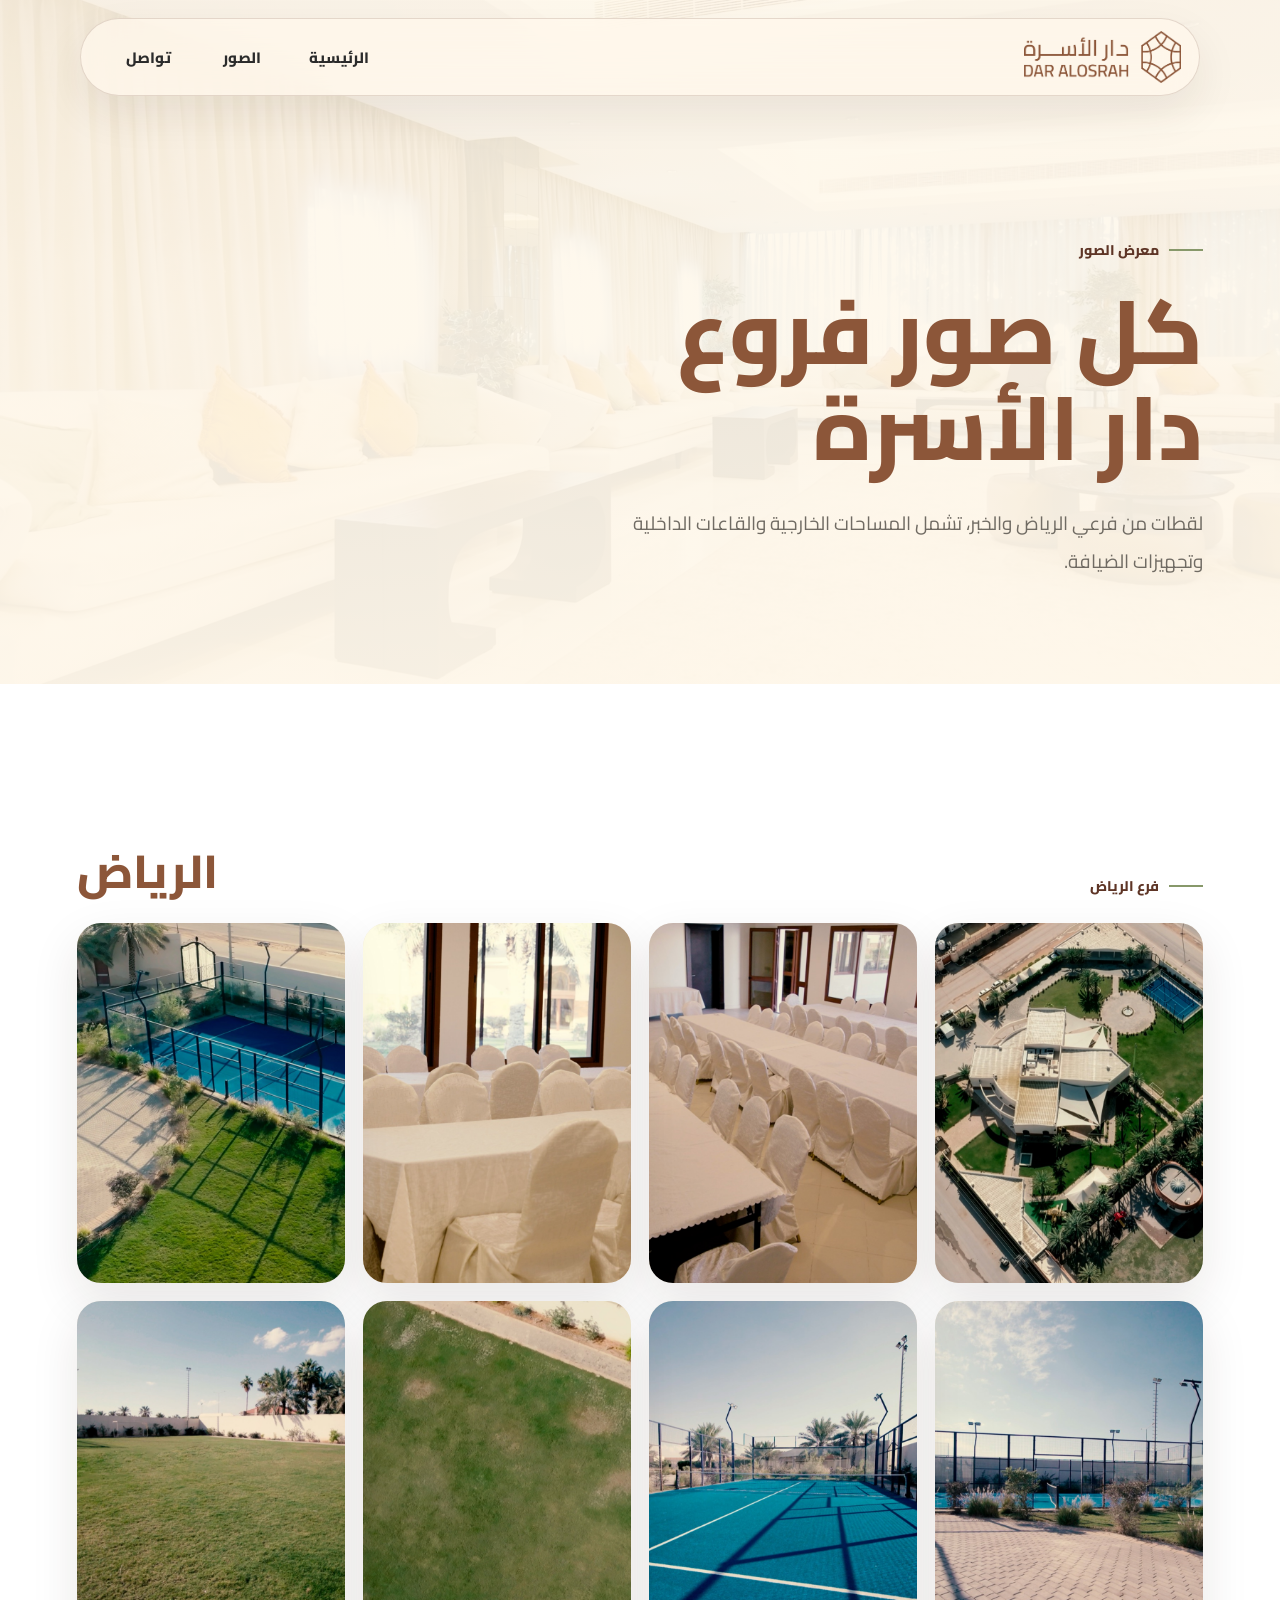
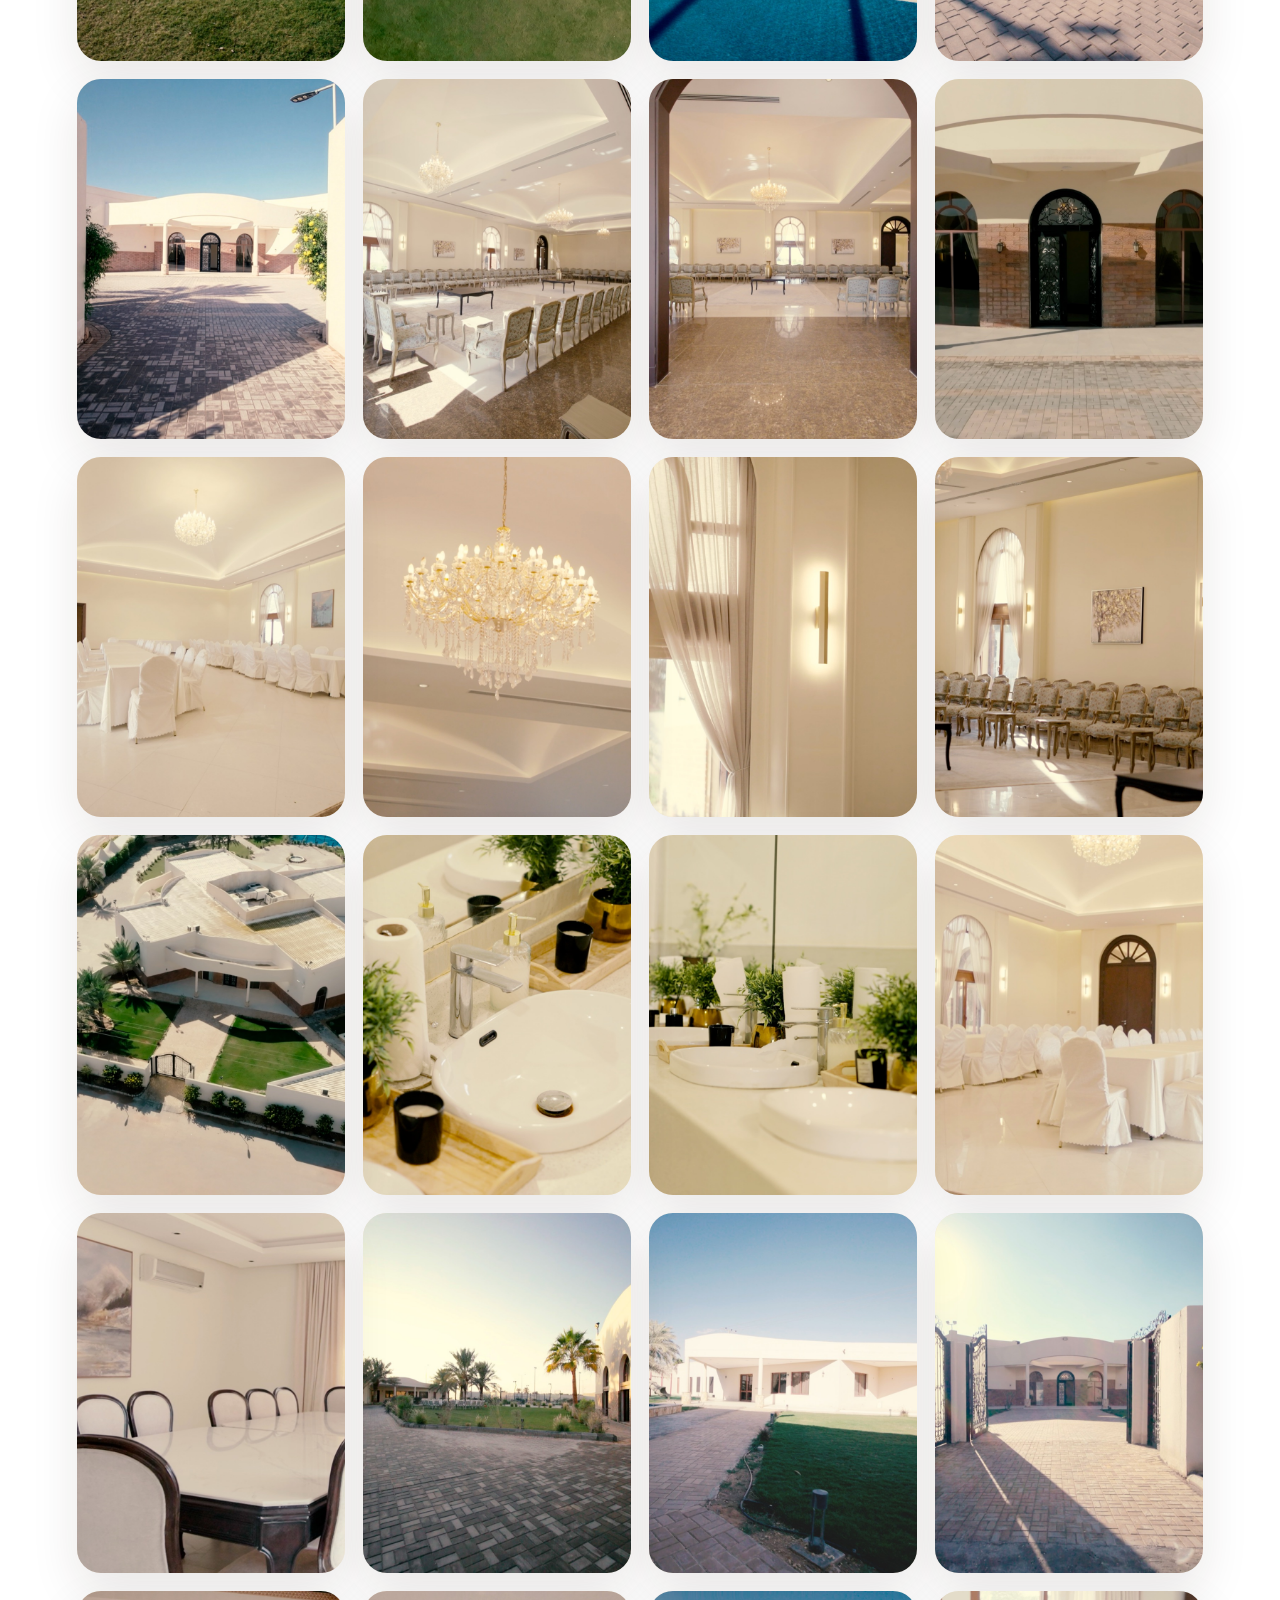
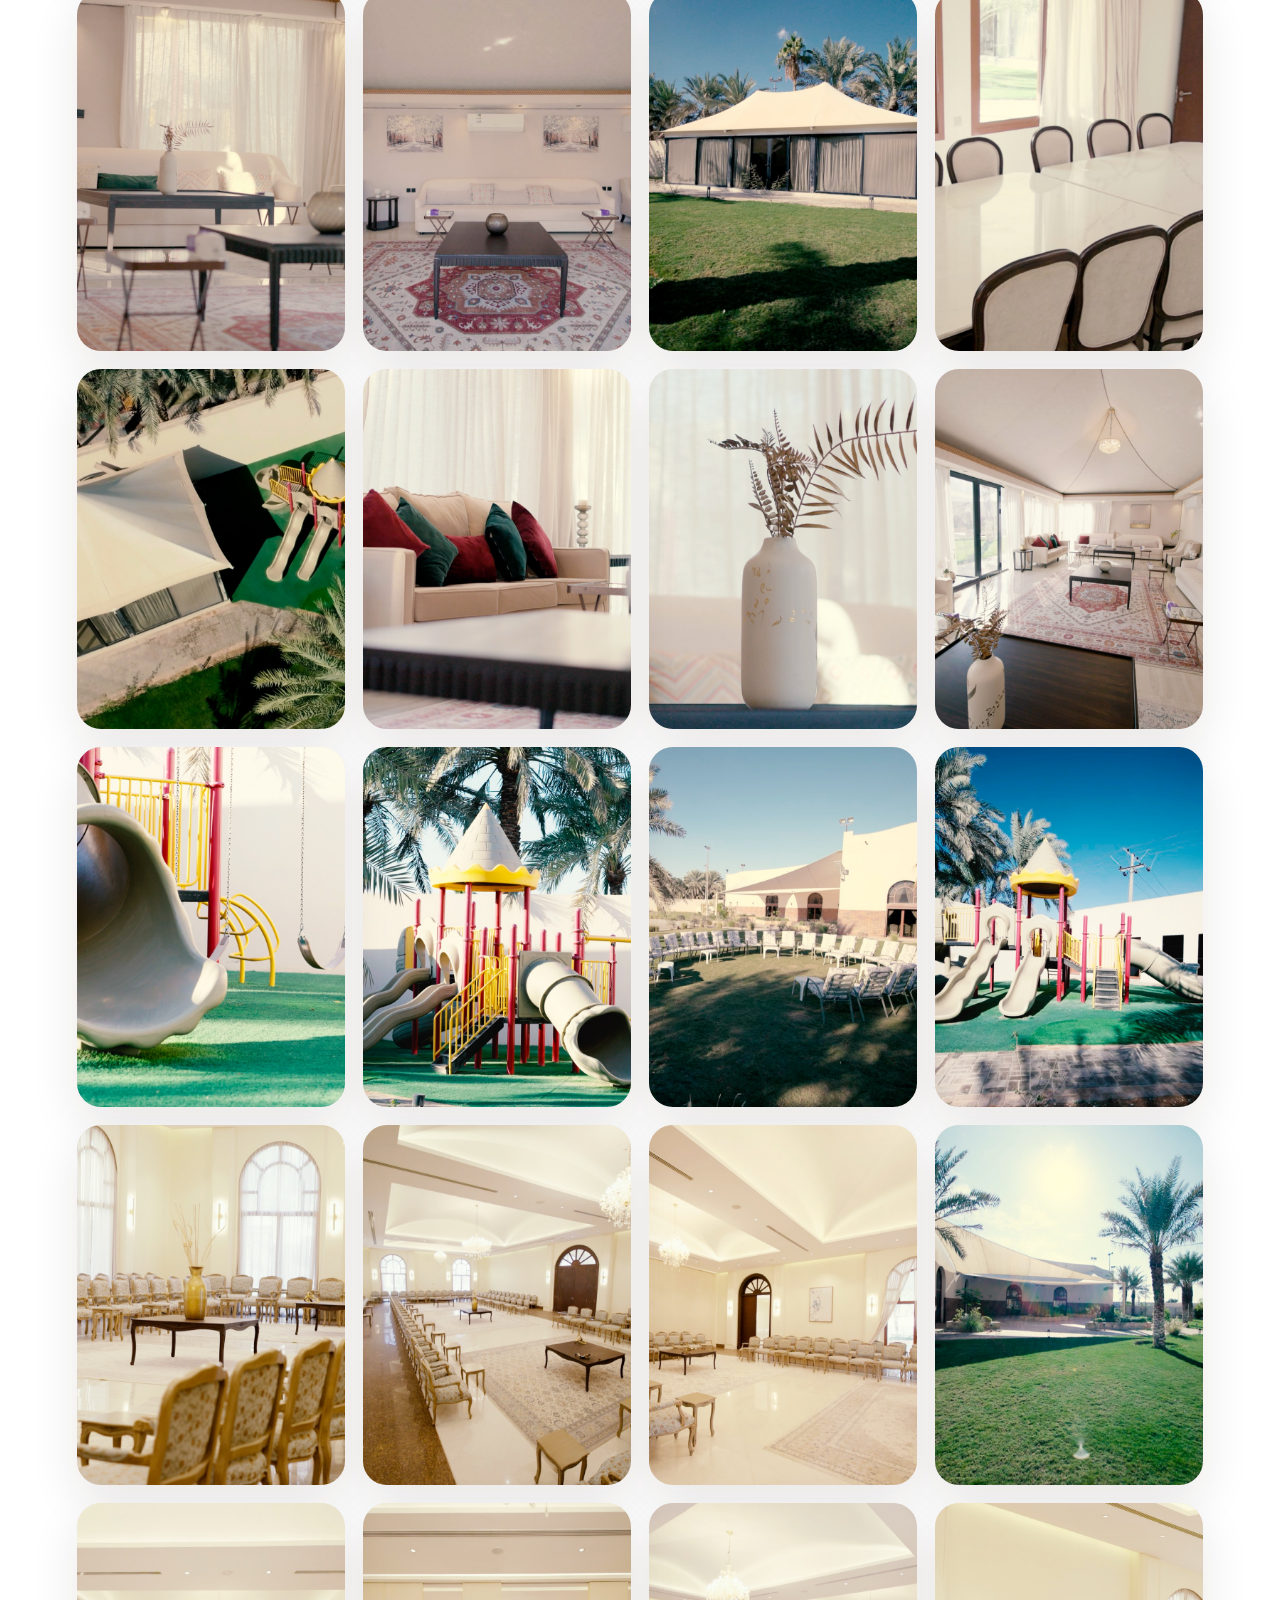
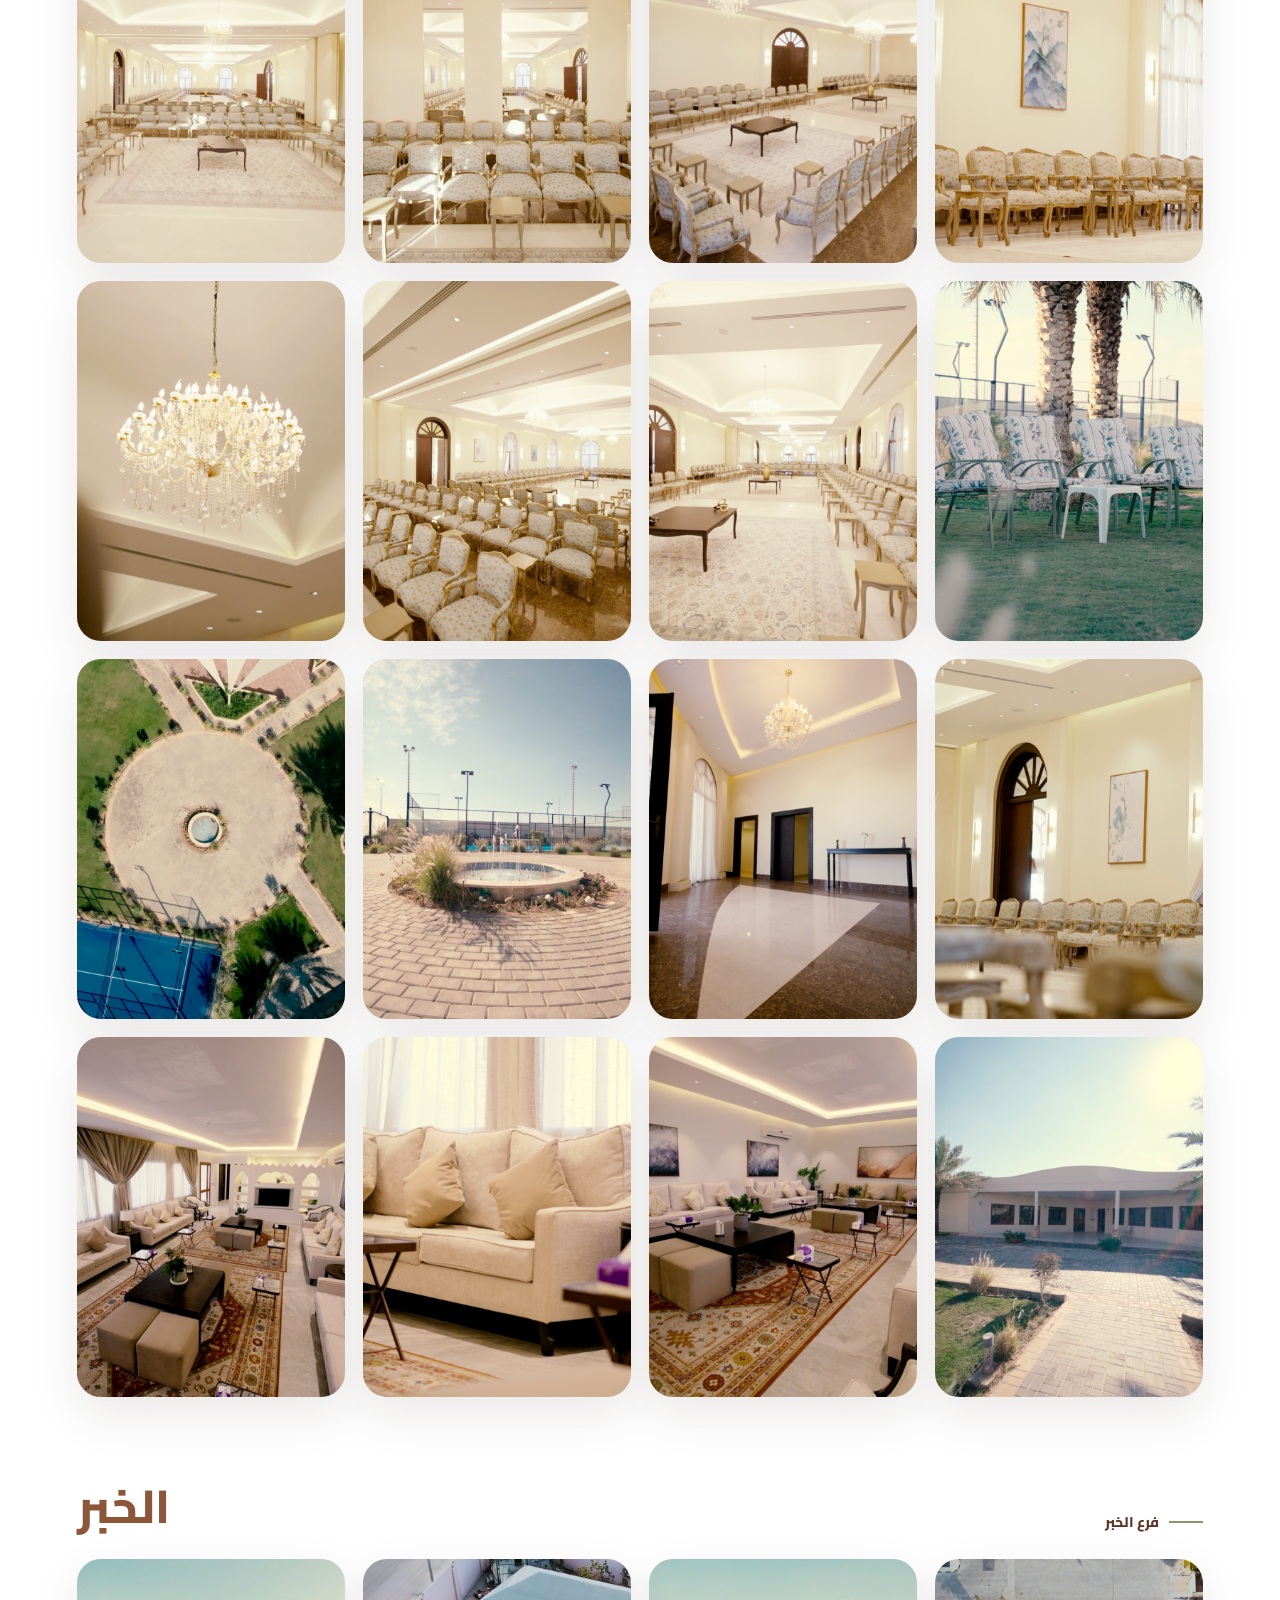
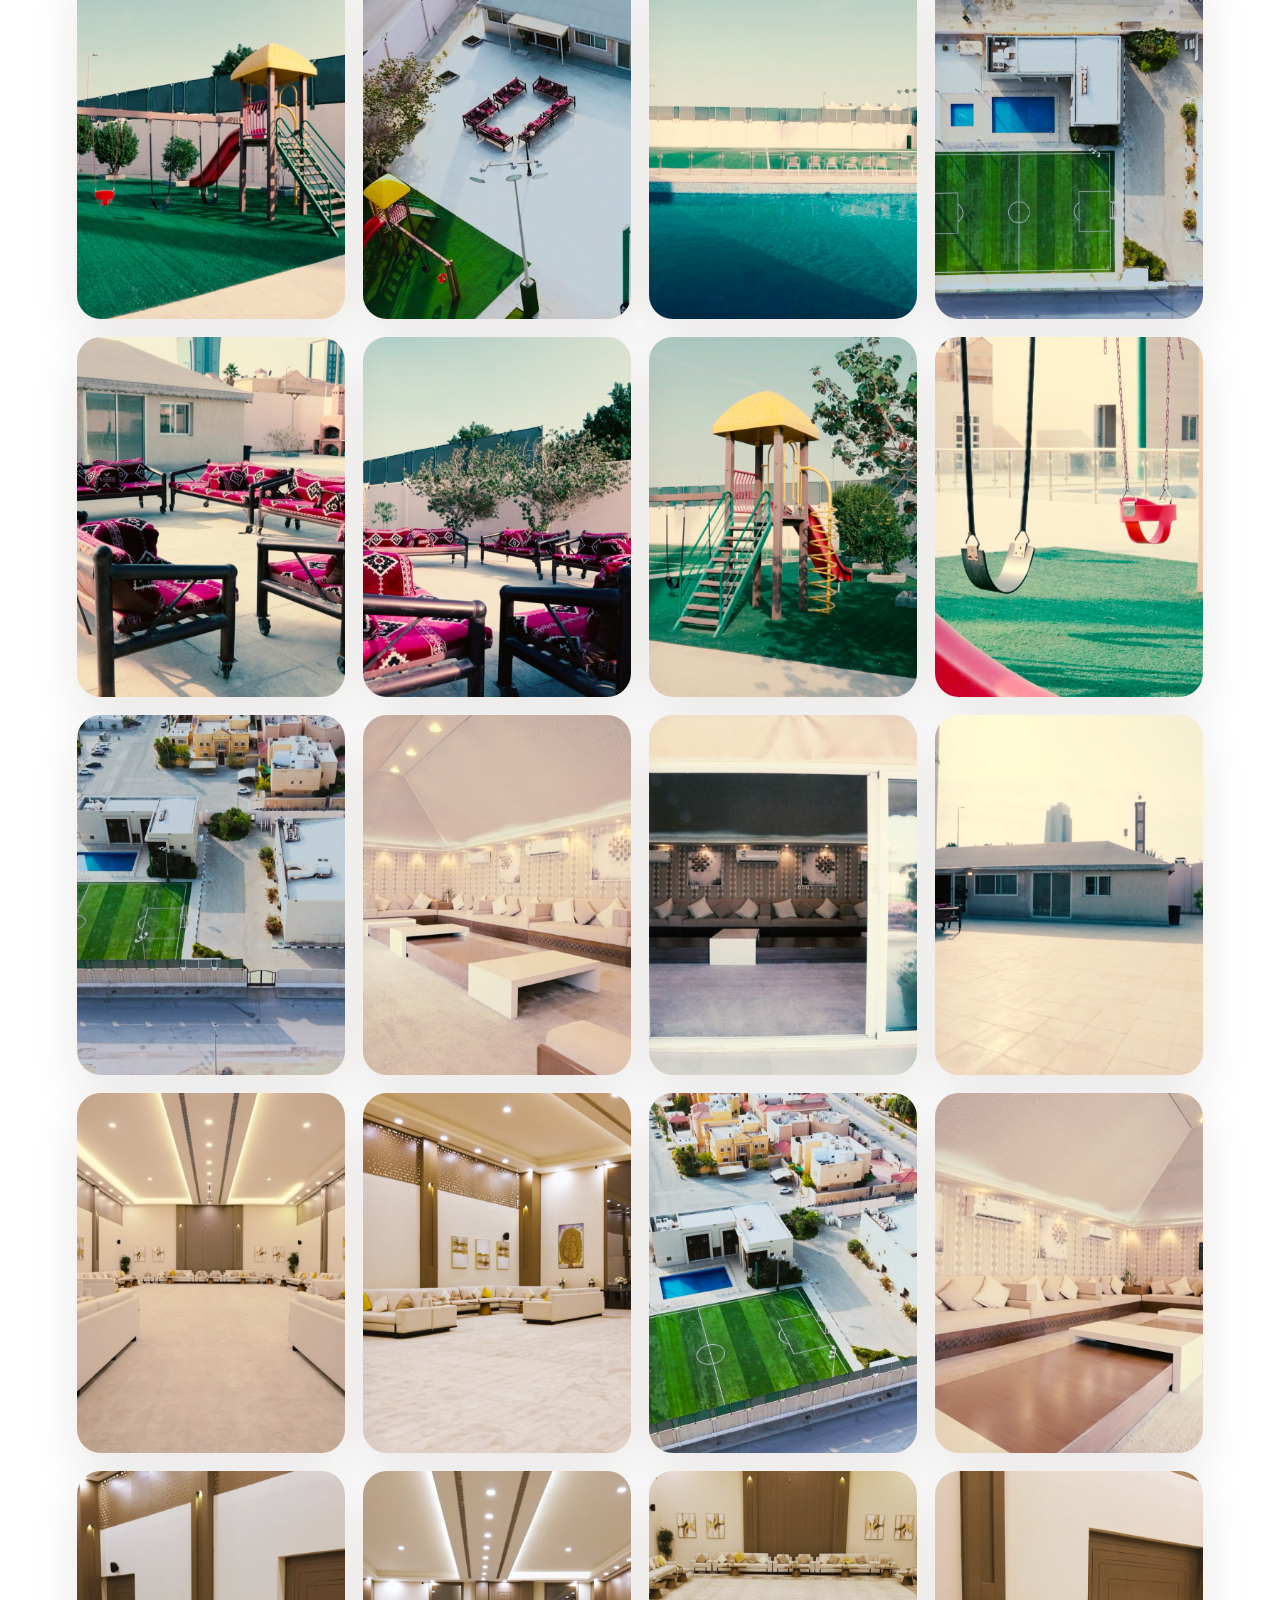
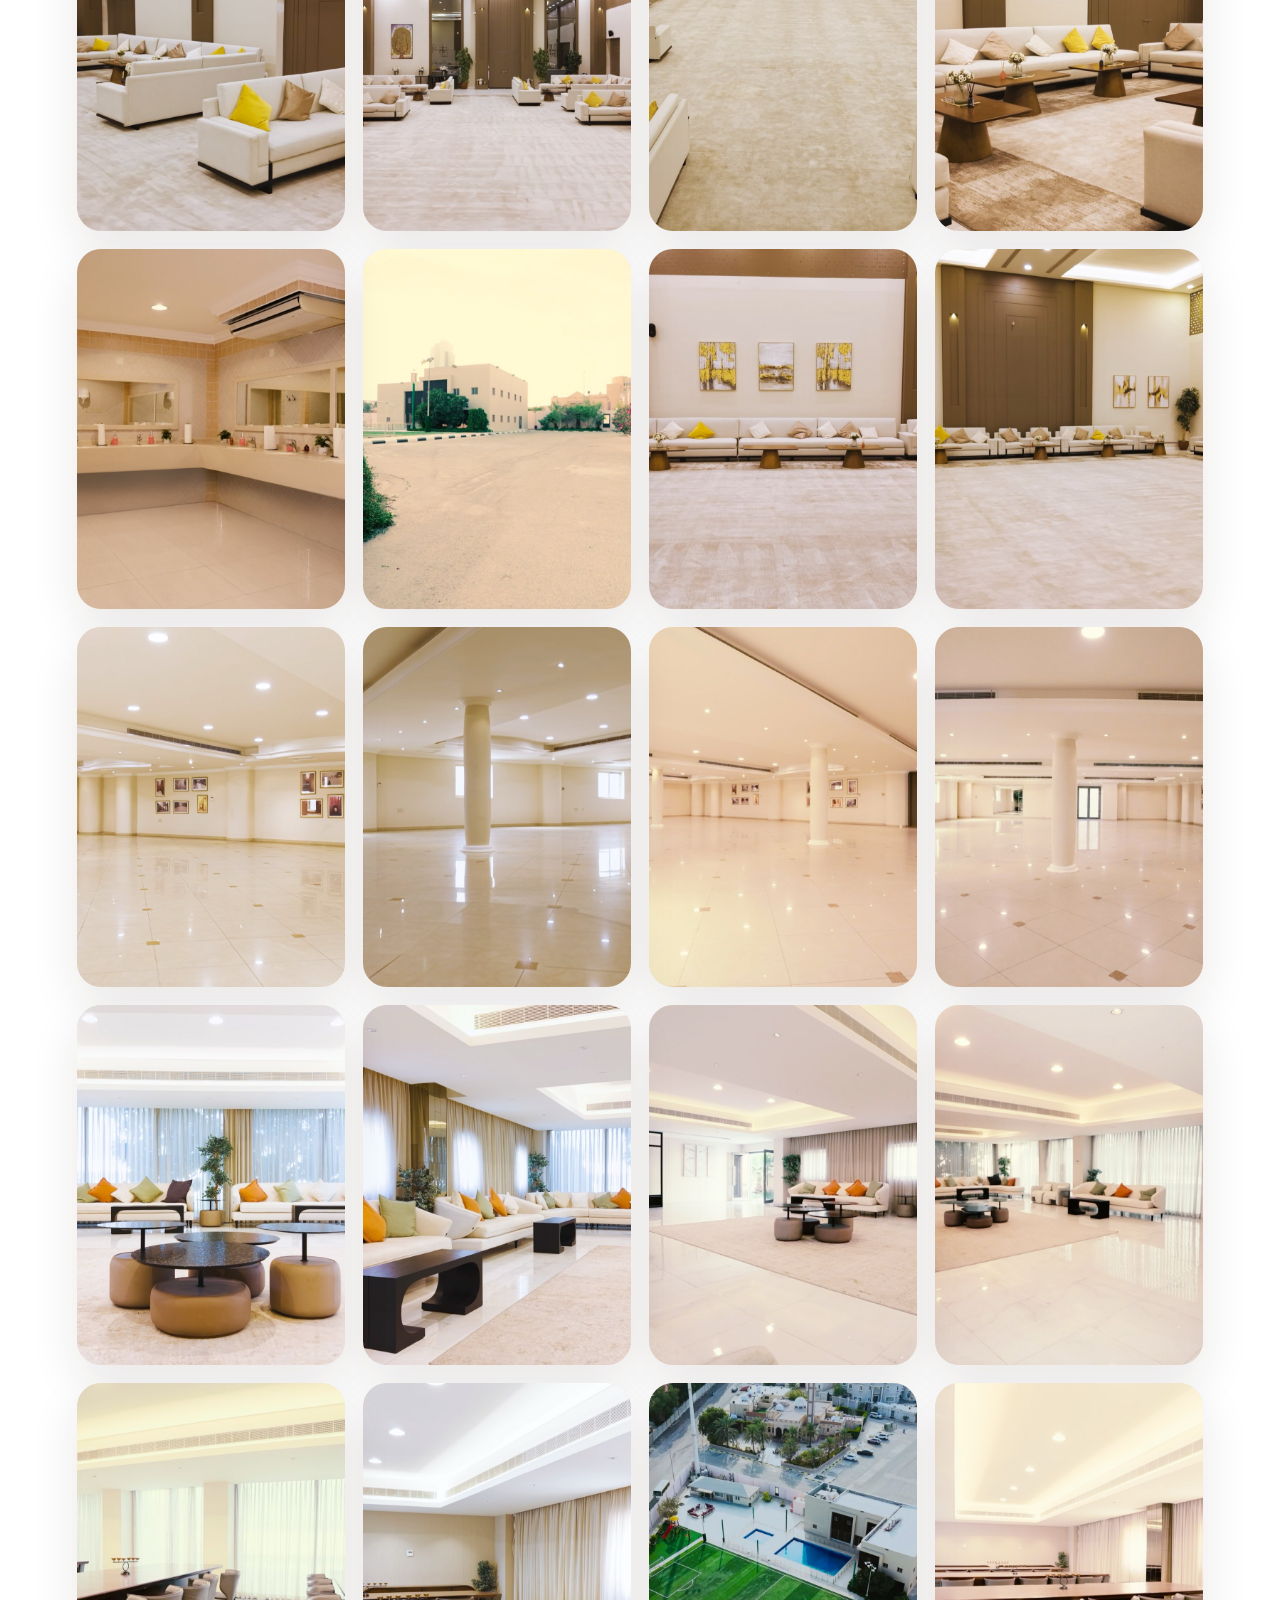
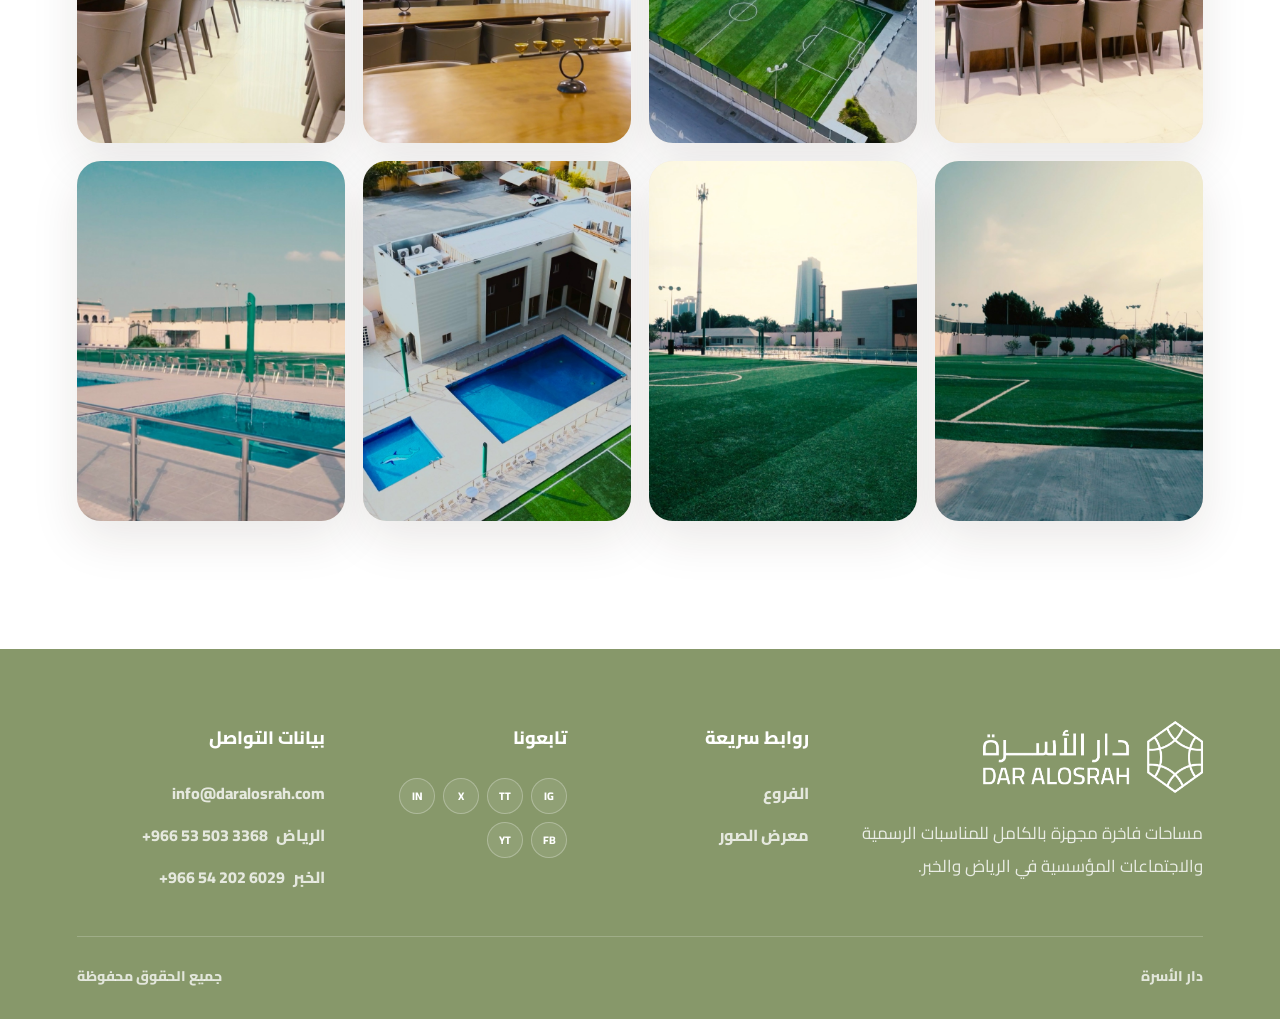
==== commit 5797cbca: "Label footer phone numbers by branch" ====
--- a/gallery.html
+++ b/gallery.html
@@ -5,7 +5,7 @@
 <meta name="viewport" content="width=device-width, initial-scale=1.0">
 <meta name="description" content="معرض صور فروع دار الأسرة في الرياض والخبر.">
 <title>دار الأسرة | معرض الصور</title>
-<link rel="stylesheet" href="assets/styles.css?v=hide-whatsapp">
+<link rel="stylesheet" href="assets/styles.css?v=footer-branches">
 <link rel="preconnect" href="https://fonts.googleapis.com">
 <link rel="preconnect" href="https://fonts.gstatic.com" crossorigin>
 </head>
@@ -183,8 +183,8 @@
   <div class="footer-contact">
     <h3>بيانات التواصل</h3>
     <a href="mailto:info@daralosrah.com">info@daralosrah.com</a>
-    <a href="tel:+966535033368">+966 53 503 3368</a>
-    <a href="tel:+966542026029">+966 54 202 6029</a>
+    <a href="tel:+966535033368"><span>الرياض</span><bdi dir="ltr">+966 53 503 3368</bdi></a>
+    <a href="tel:+966542026029"><span>الخبر</span><bdi dir="ltr">+966 54 202 6029</bdi></a>
   </div>
 
   <div class="footer-bottom">
--- a/assets/styles.css
+++ b/assets/styles.css
@@ -1027,9 +1027,10 @@
 }
 
 .footer-contact a[href^="tel:"]{
-  direction:ltr;
-  unicode-bidi:isolate;
-  text-align:left;
+  display:flex;
+  align-items:center;
+  gap:8px;
+  direction:rtl;
 }
 
 .footer-links a:hover,
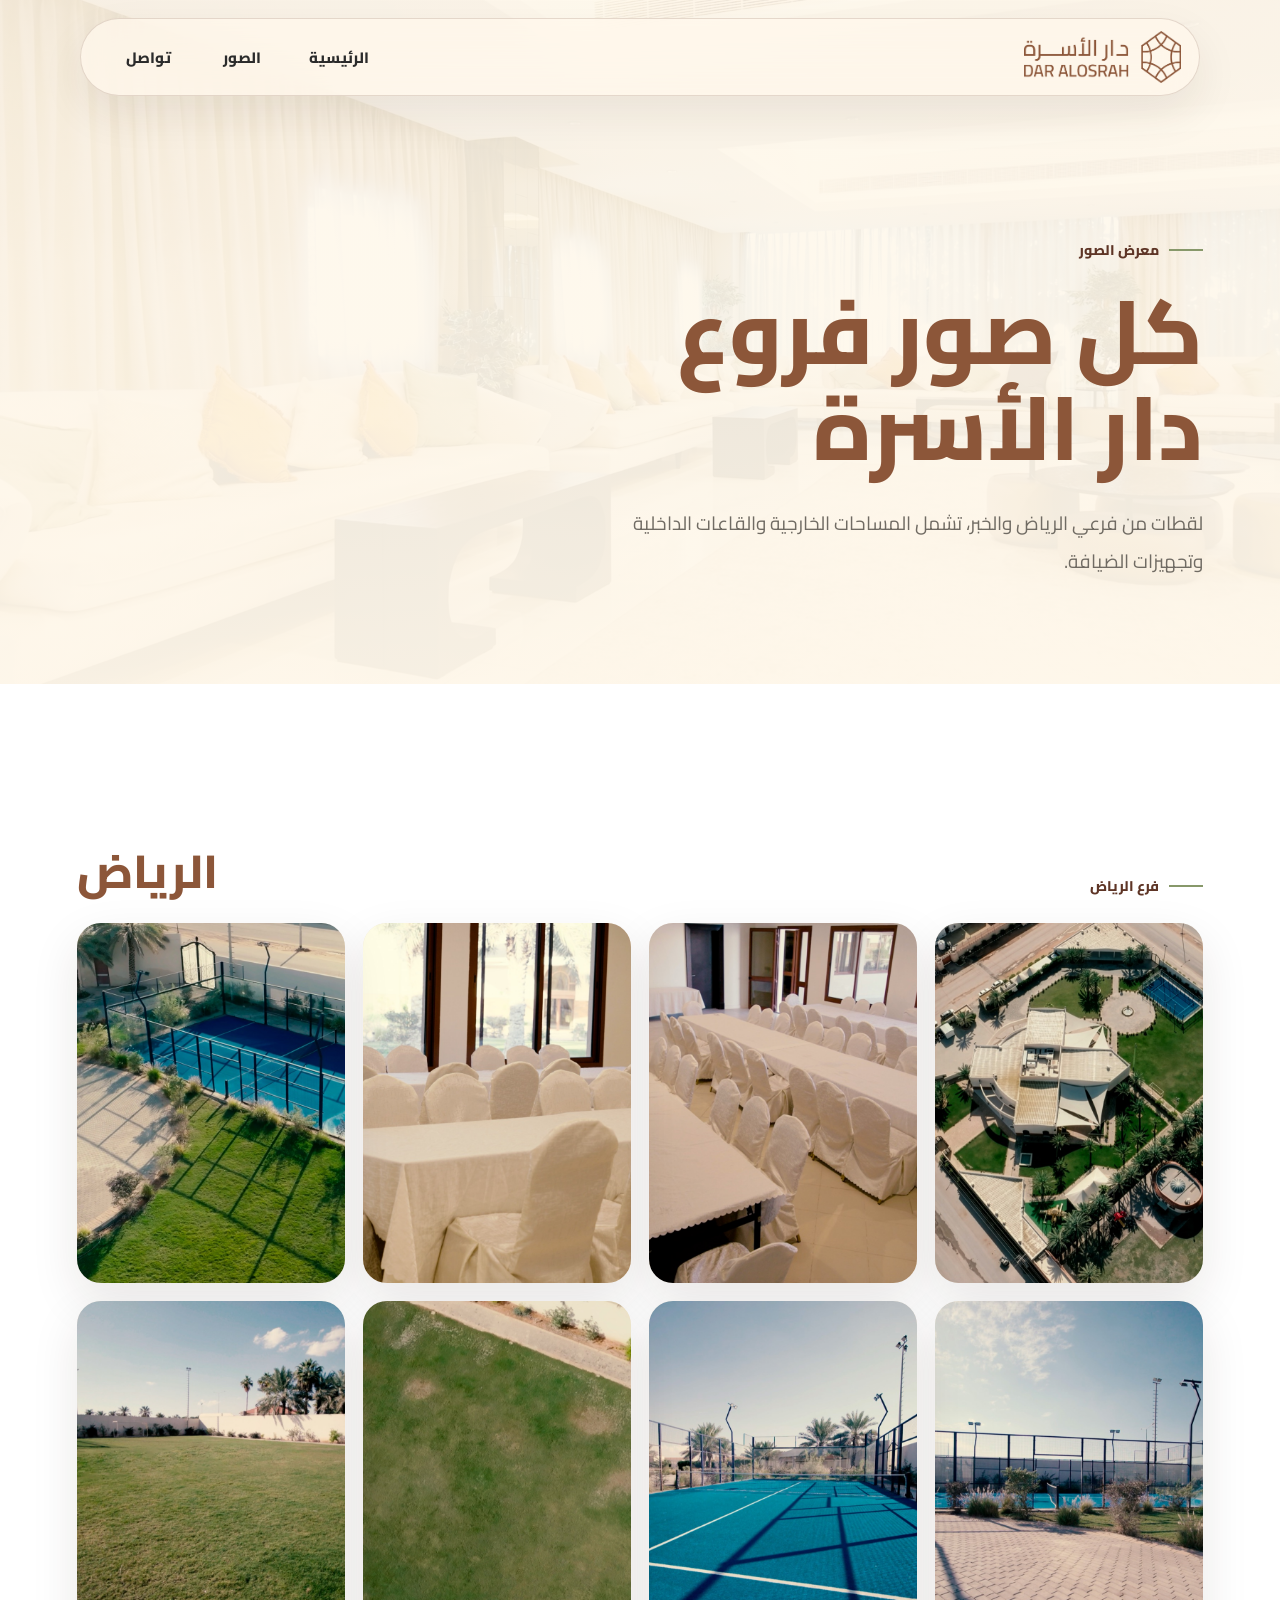
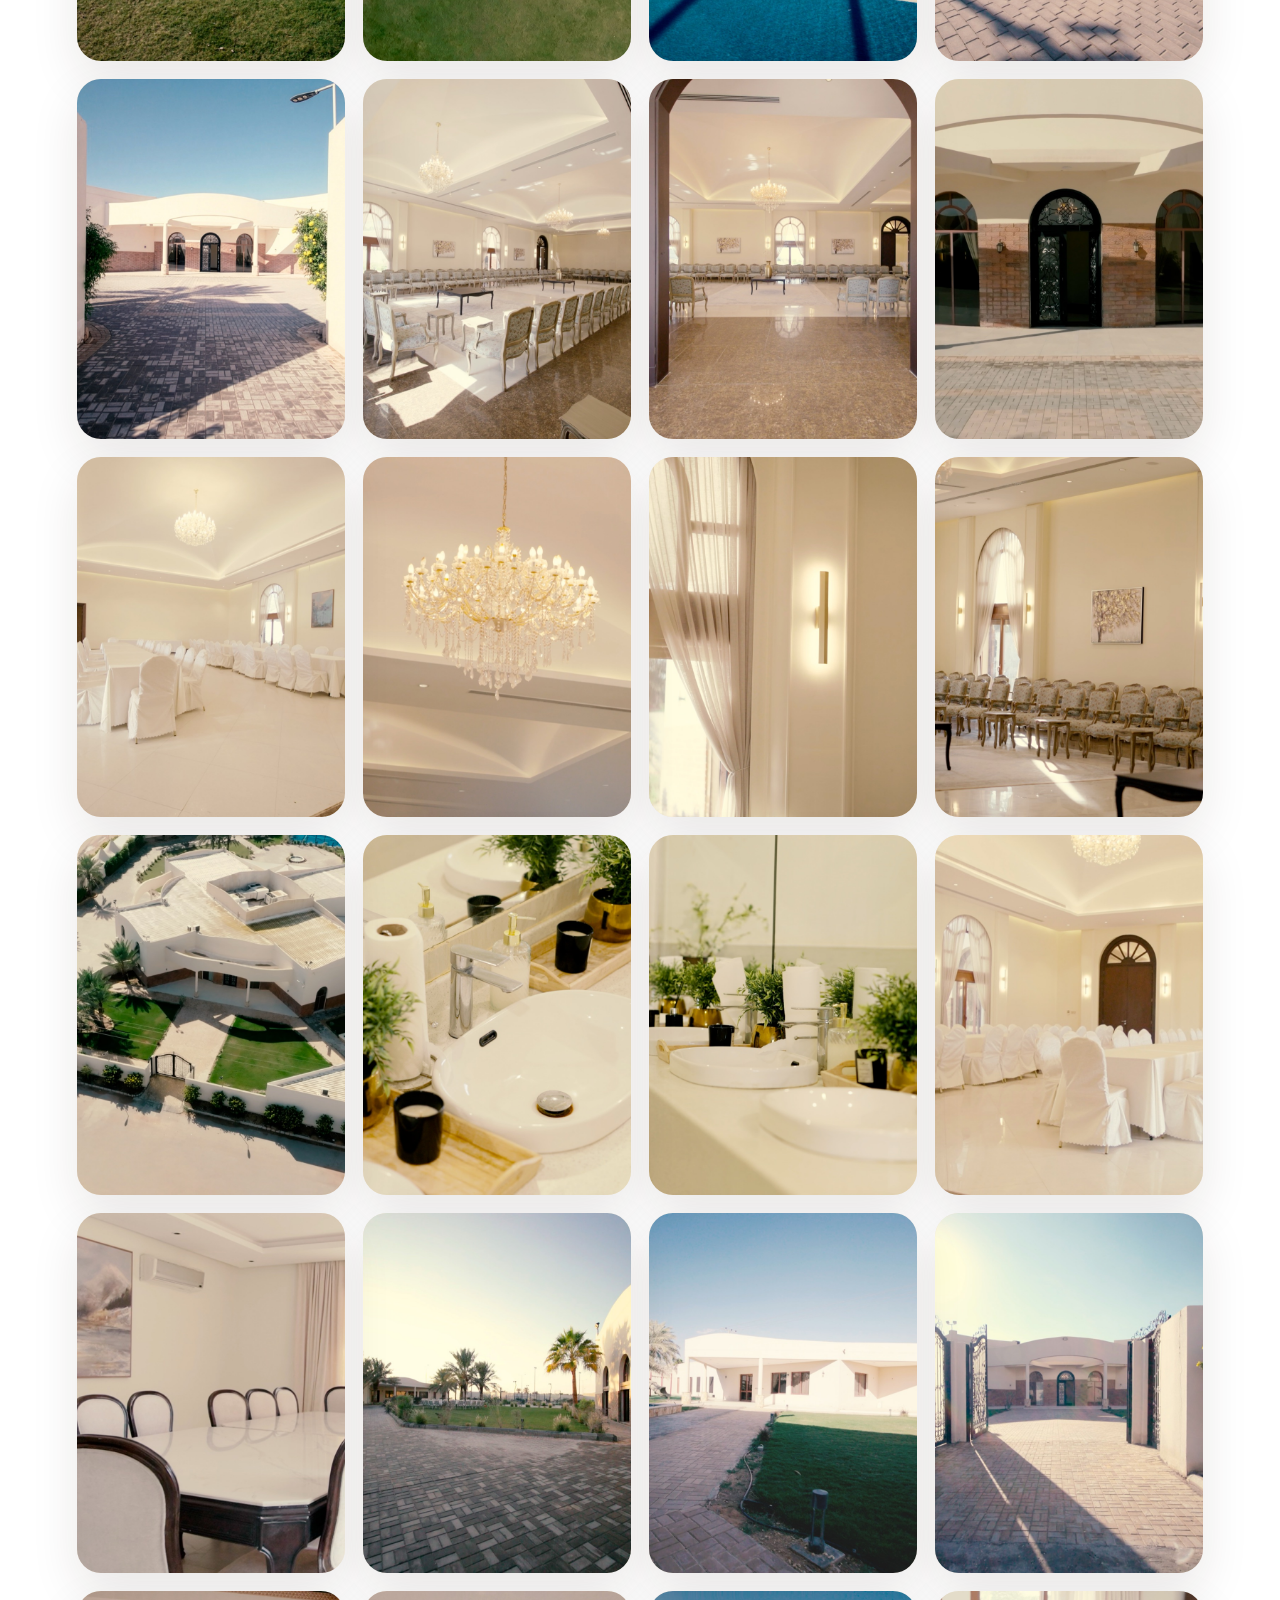
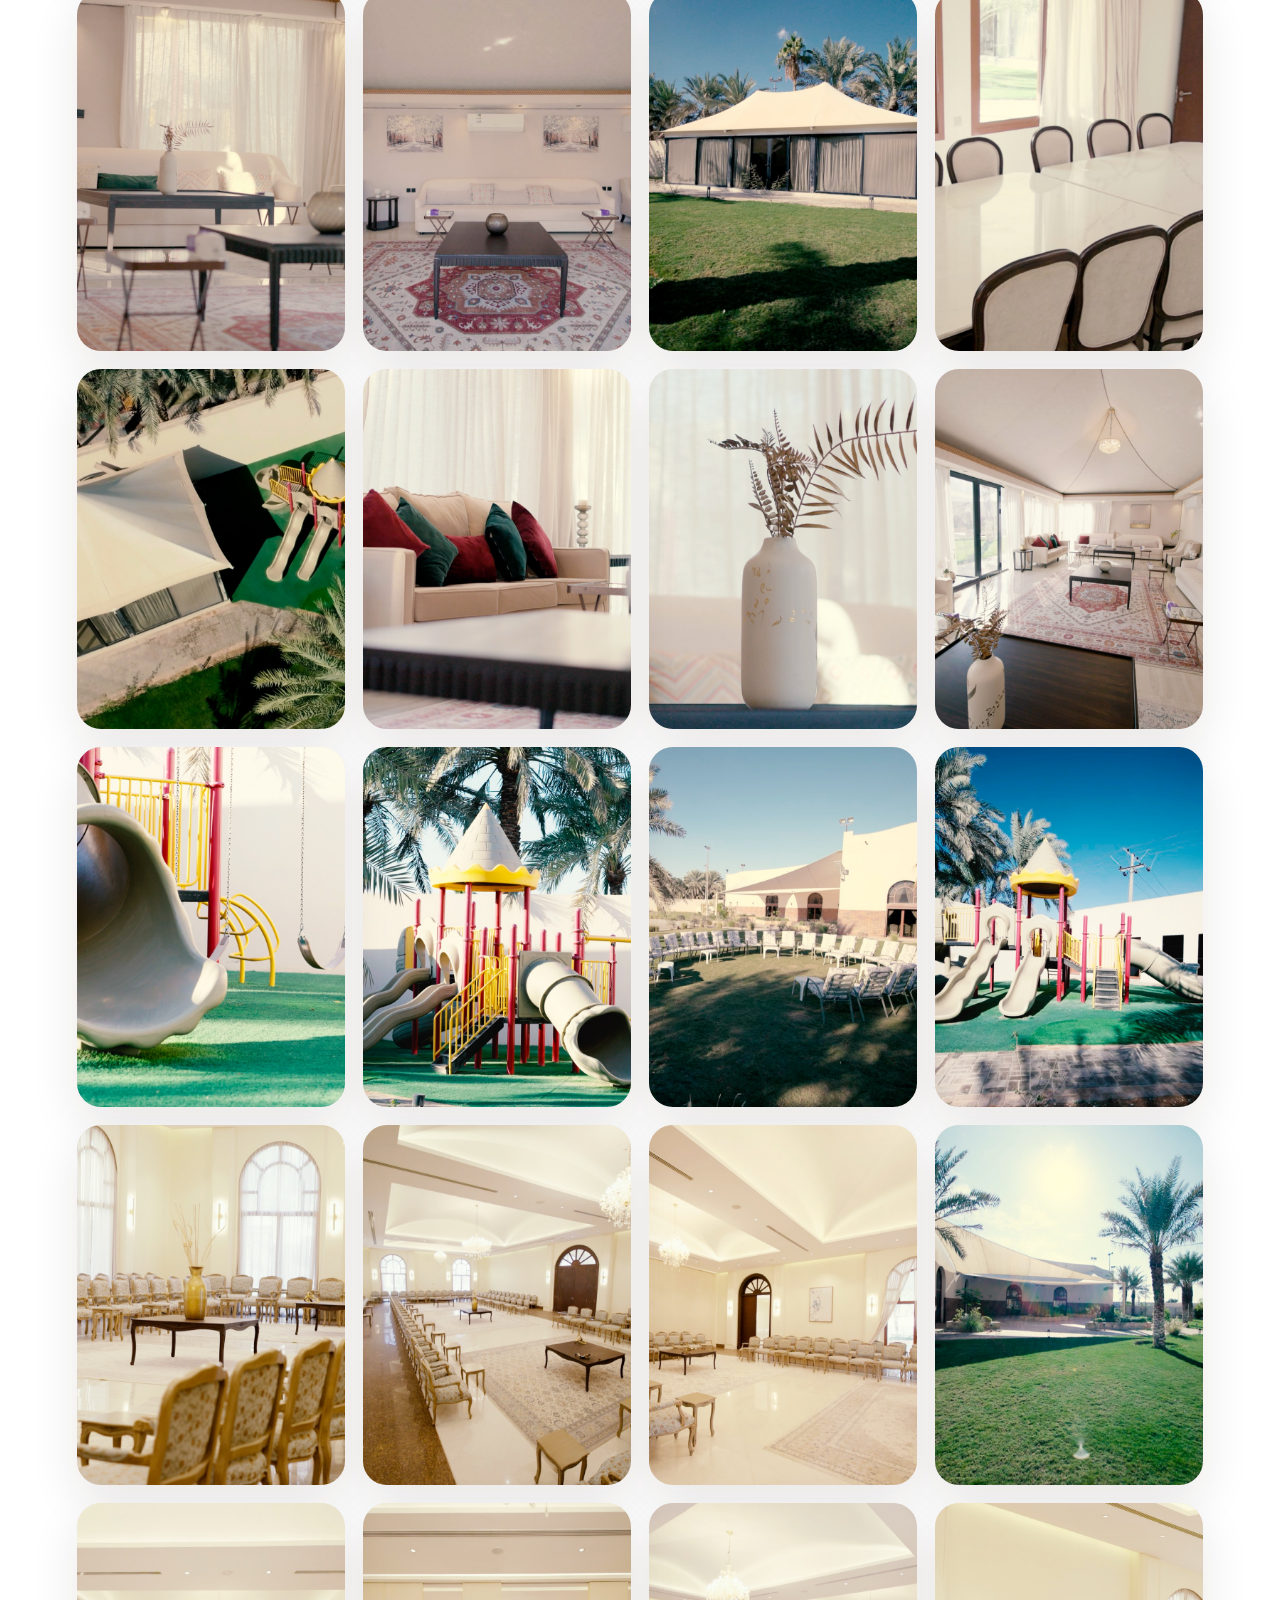
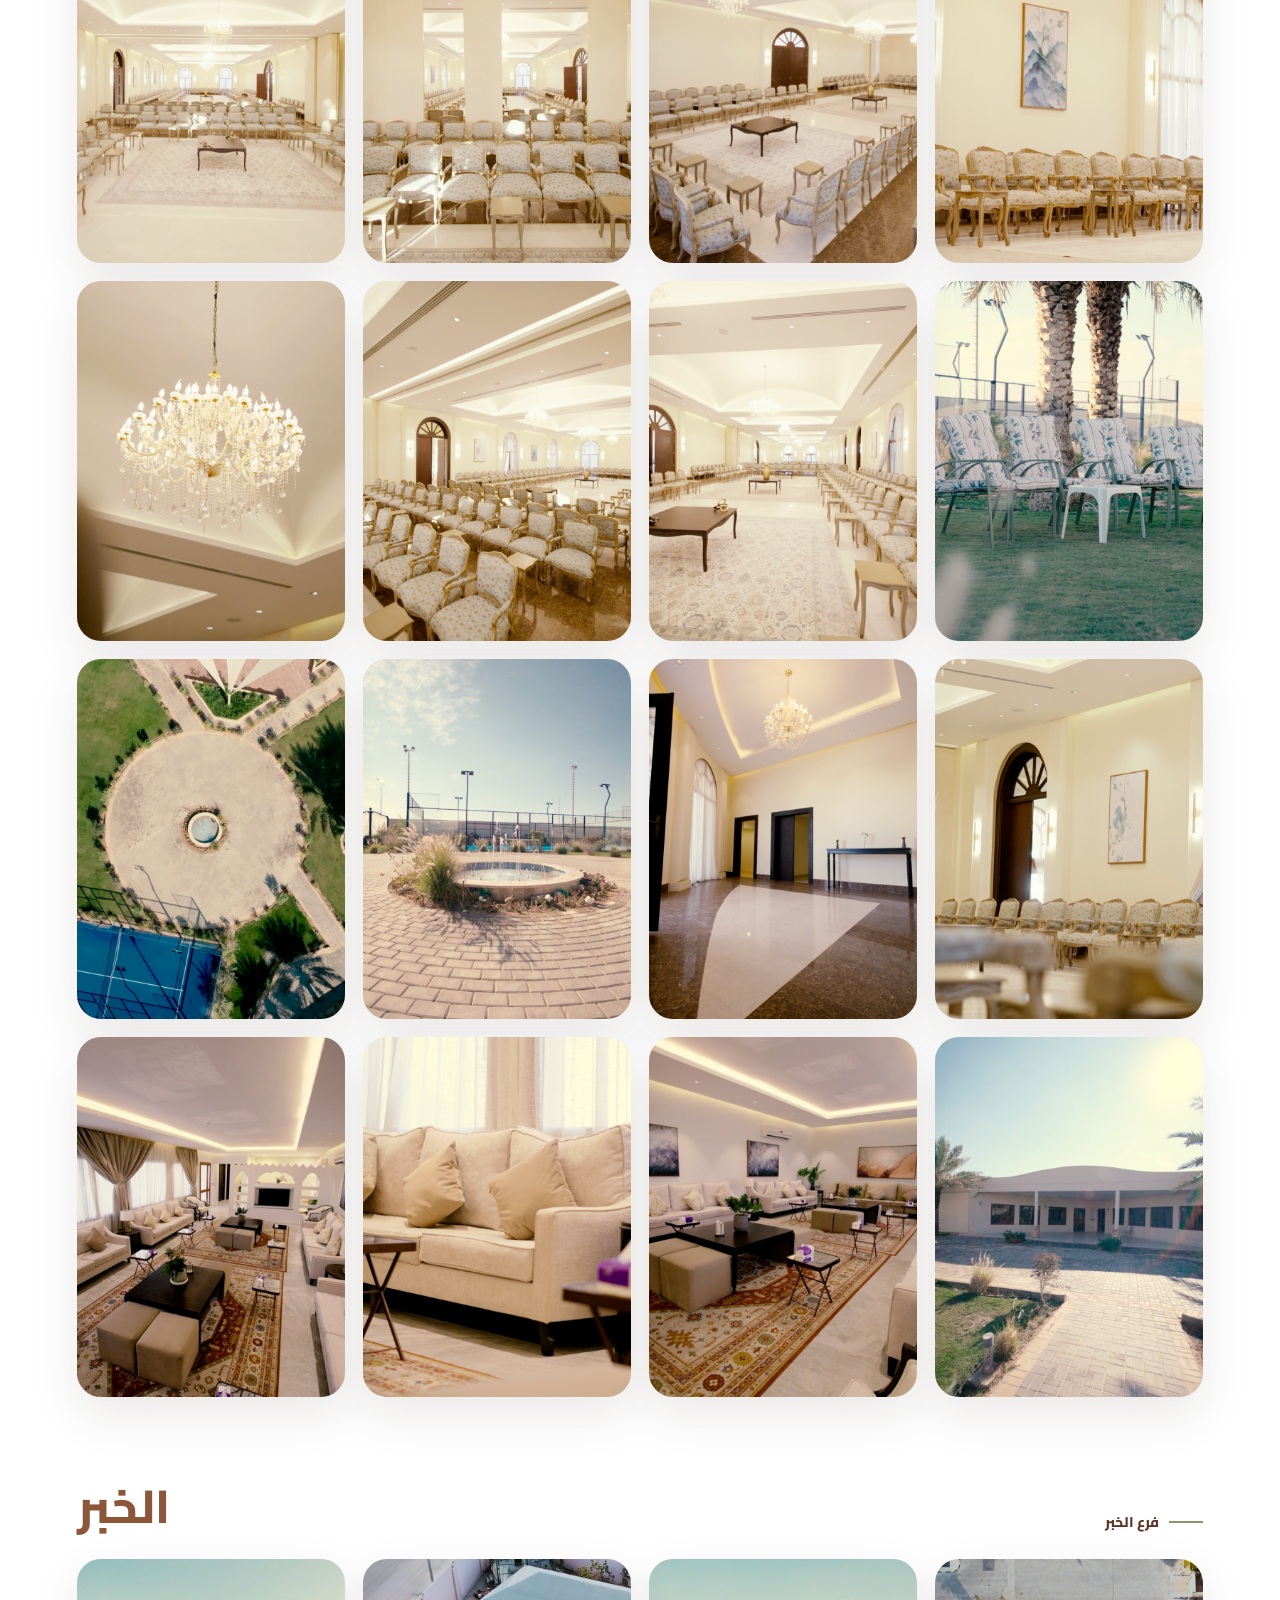
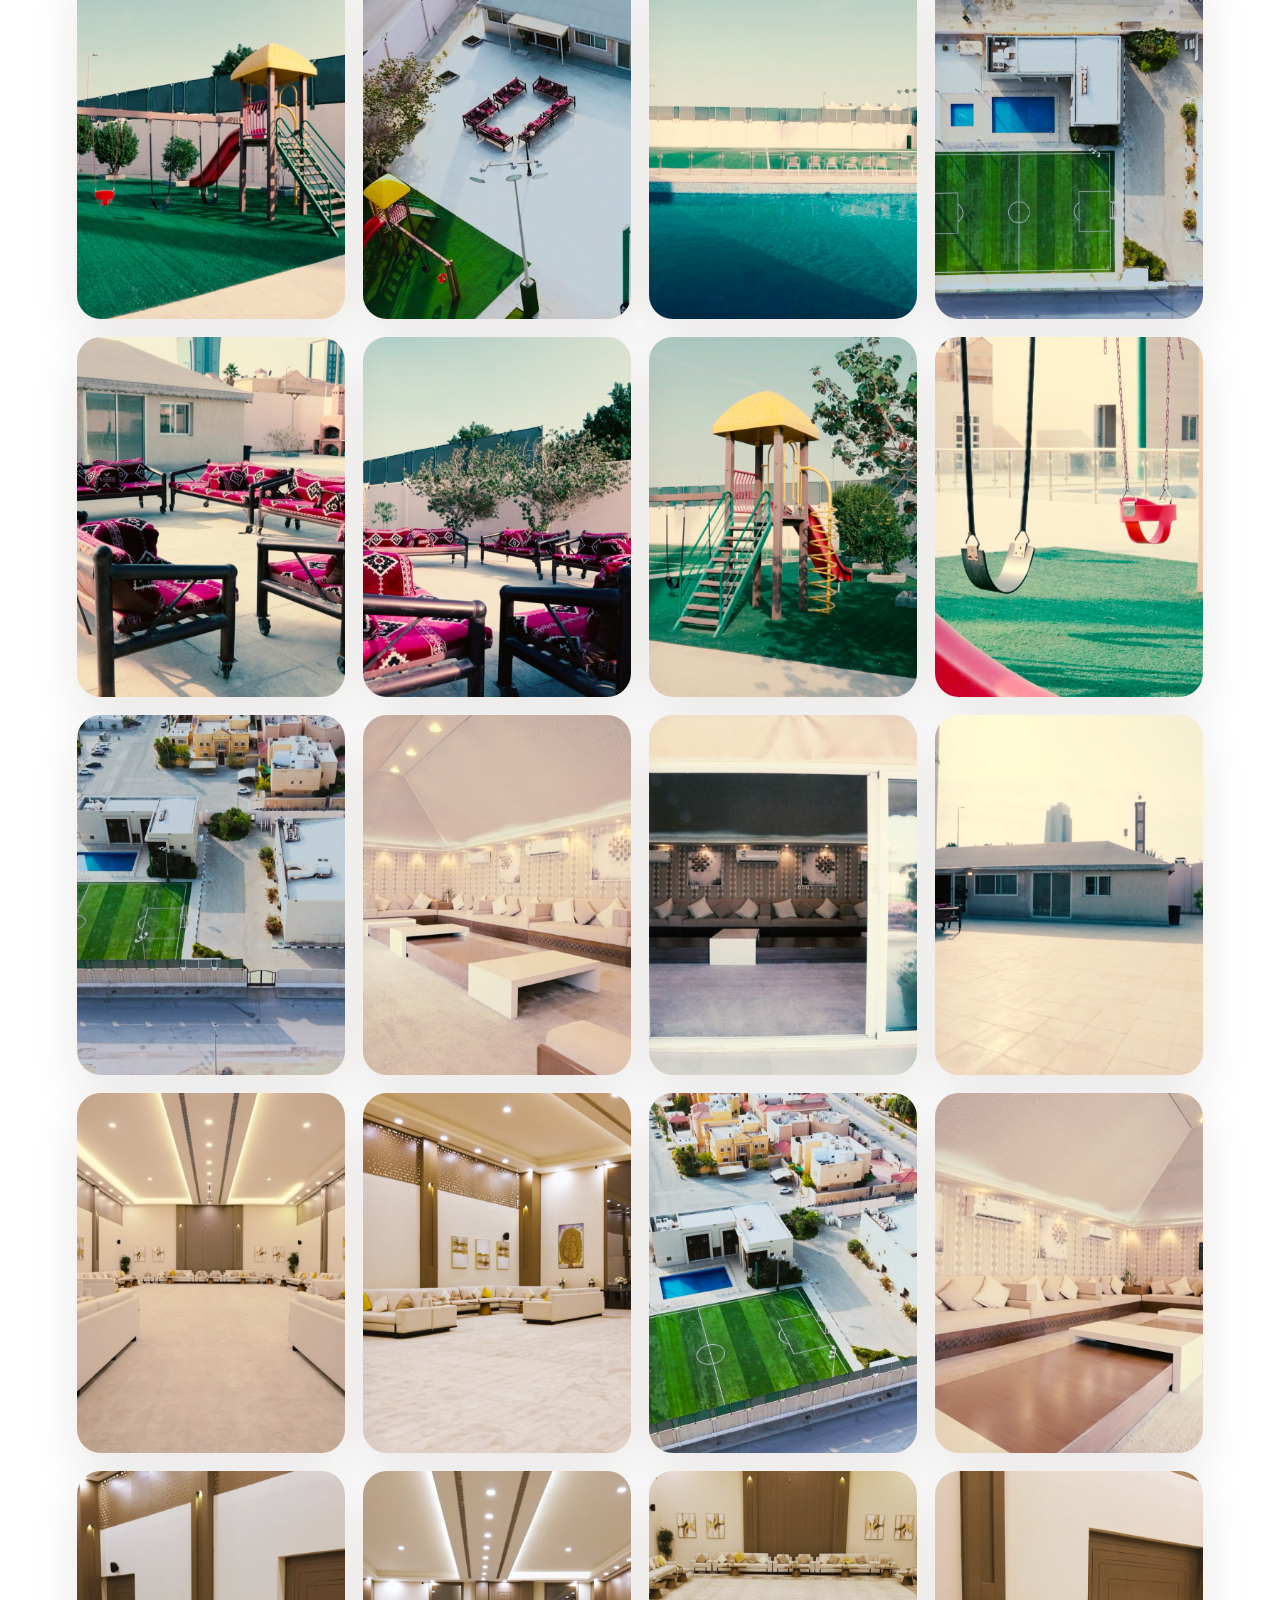
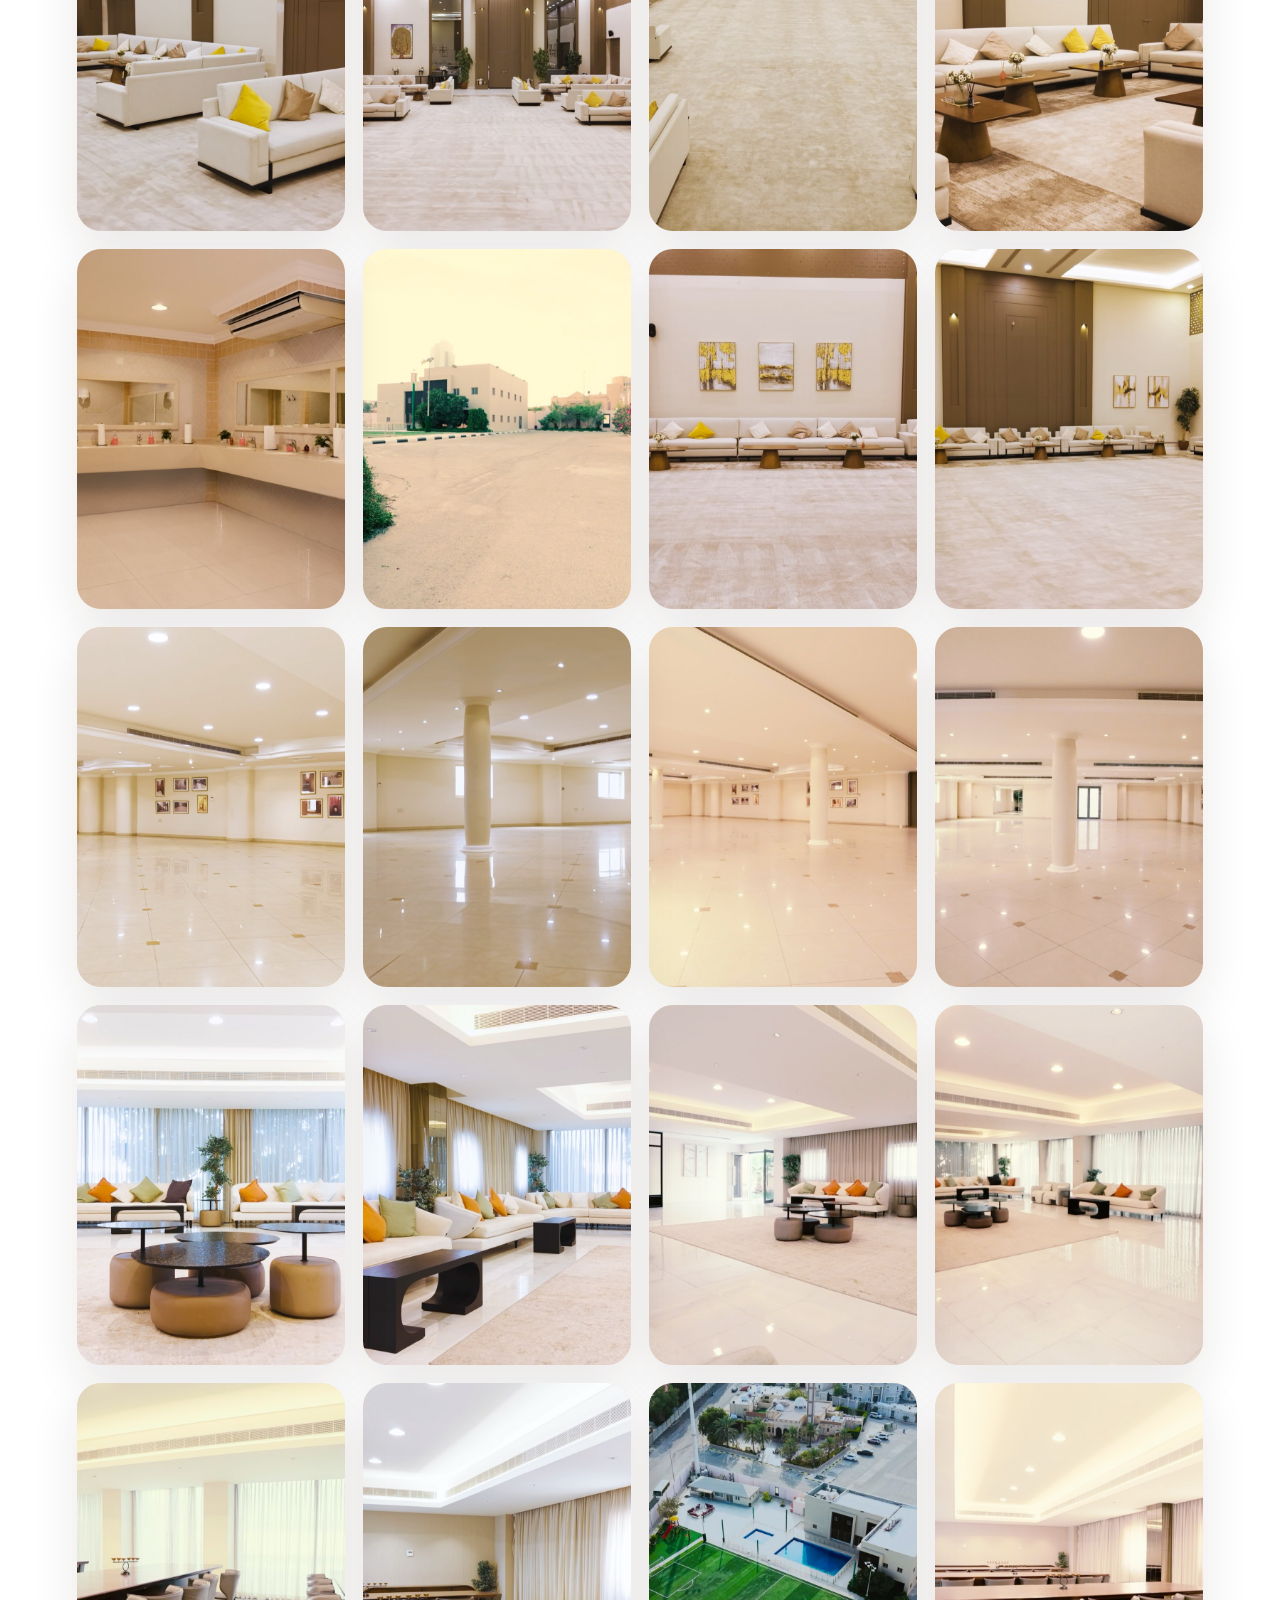
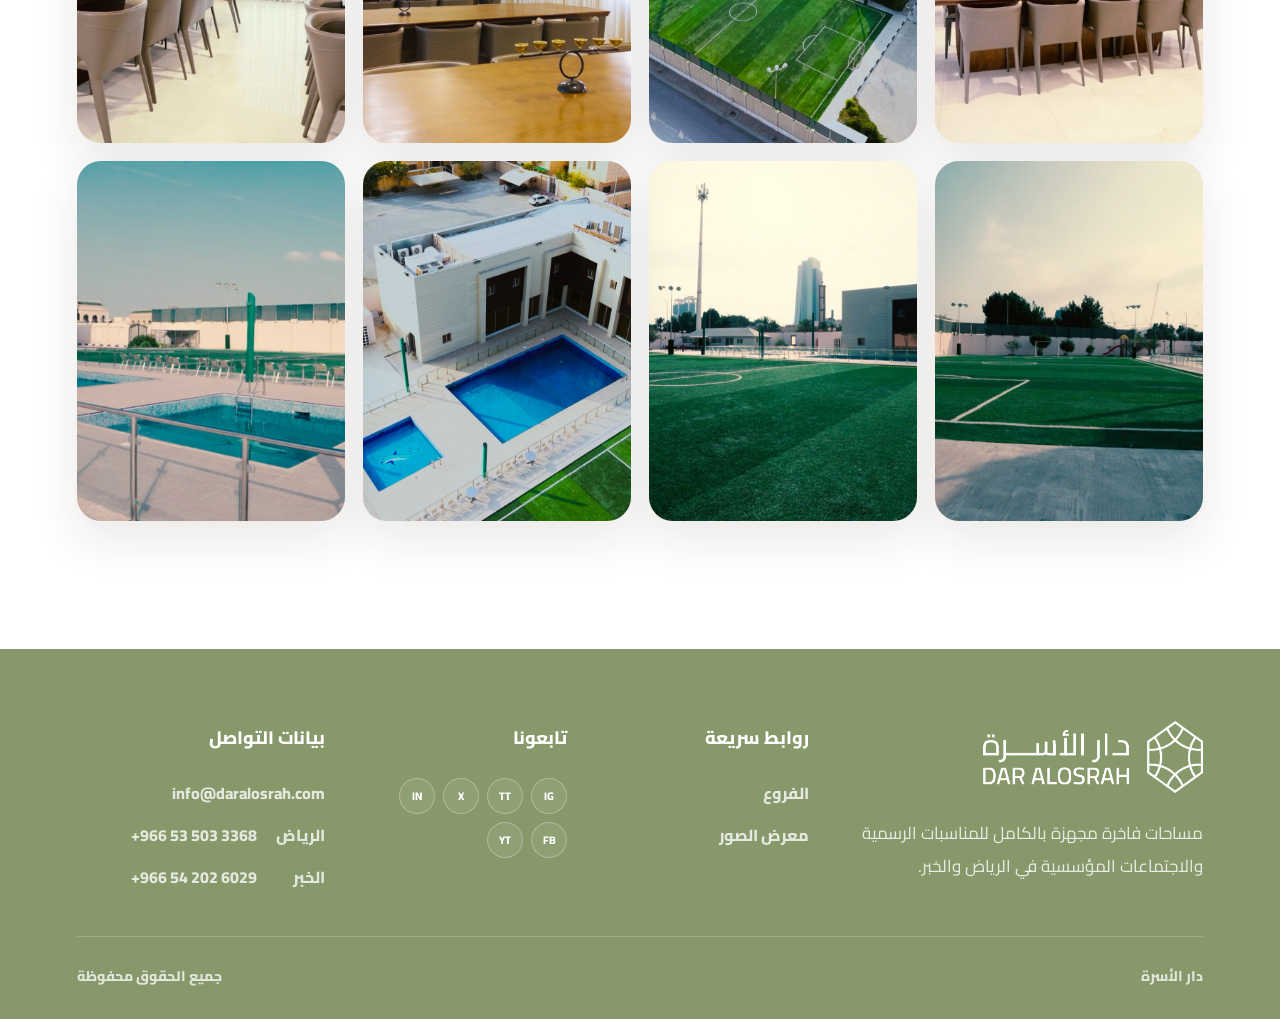
==== commit 5c561053: "Align footer branch phone numbers" ====
--- a/gallery.html
+++ b/gallery.html
@@ -5,7 +5,7 @@
 <meta name="viewport" content="width=device-width, initial-scale=1.0">
 <meta name="description" content="معرض صور فروع دار الأسرة في الرياض والخبر.">
 <title>دار الأسرة | معرض الصور</title>
-<link rel="stylesheet" href="assets/styles.css?v=footer-branches">
+<link rel="stylesheet" href="assets/styles.css?v=footer-branches-v2">
 <link rel="preconnect" href="https://fonts.googleapis.com">
 <link rel="preconnect" href="https://fonts.gstatic.com" crossorigin>
 </head>
--- a/assets/styles.css
+++ b/assets/styles.css
@@ -1027,10 +1027,21 @@
 }
 
 .footer-contact a[href^="tel:"]{
-  display:flex;
+  display:grid;
+  grid-template-columns:58px max-content;
   align-items:center;
-  gap:8px;
+  column-gap:10px;
   direction:rtl;
+}
+
+.footer-contact a[href^="tel:"] span{
+  text-align:right;
+}
+
+.footer-contact a[href^="tel:"] bdi{
+  direction:ltr;
+  text-align:left;
+  font-variant-numeric:tabular-nums;
 }
 
 .footer-links a:hover,
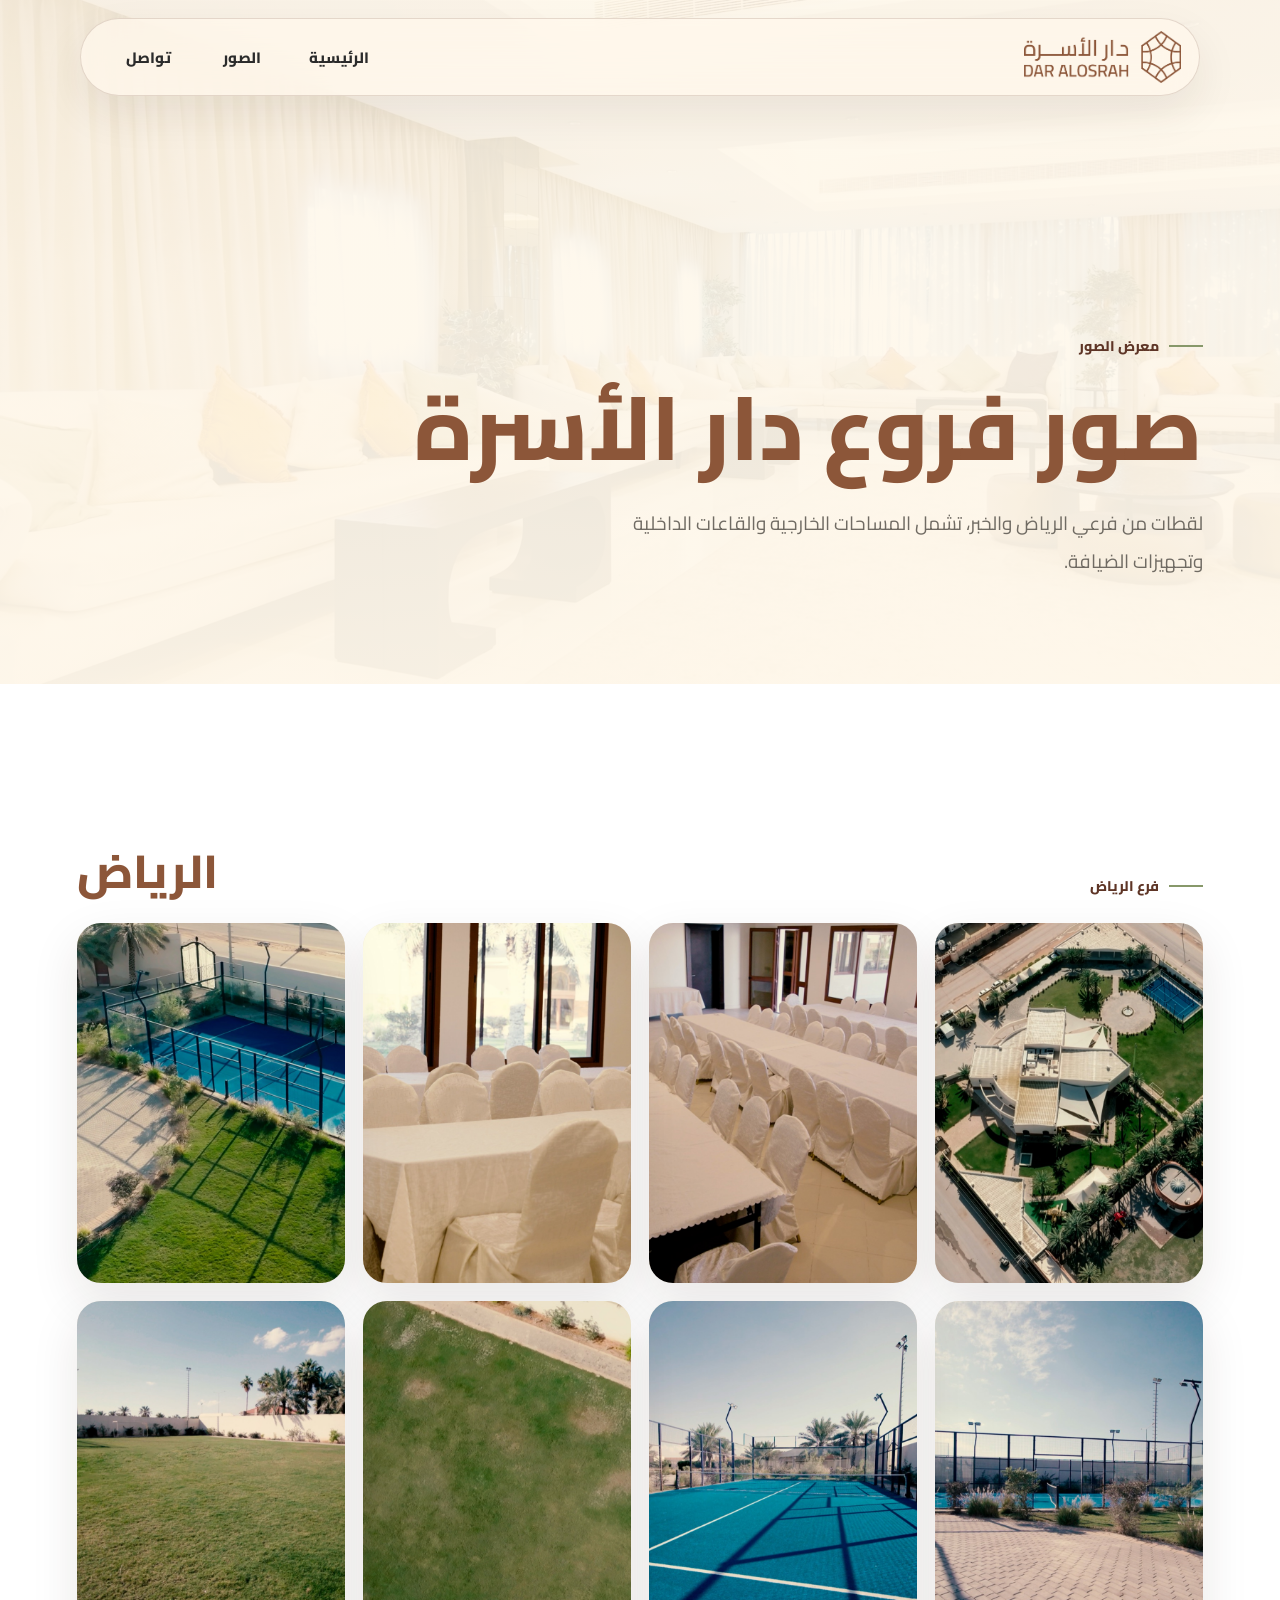
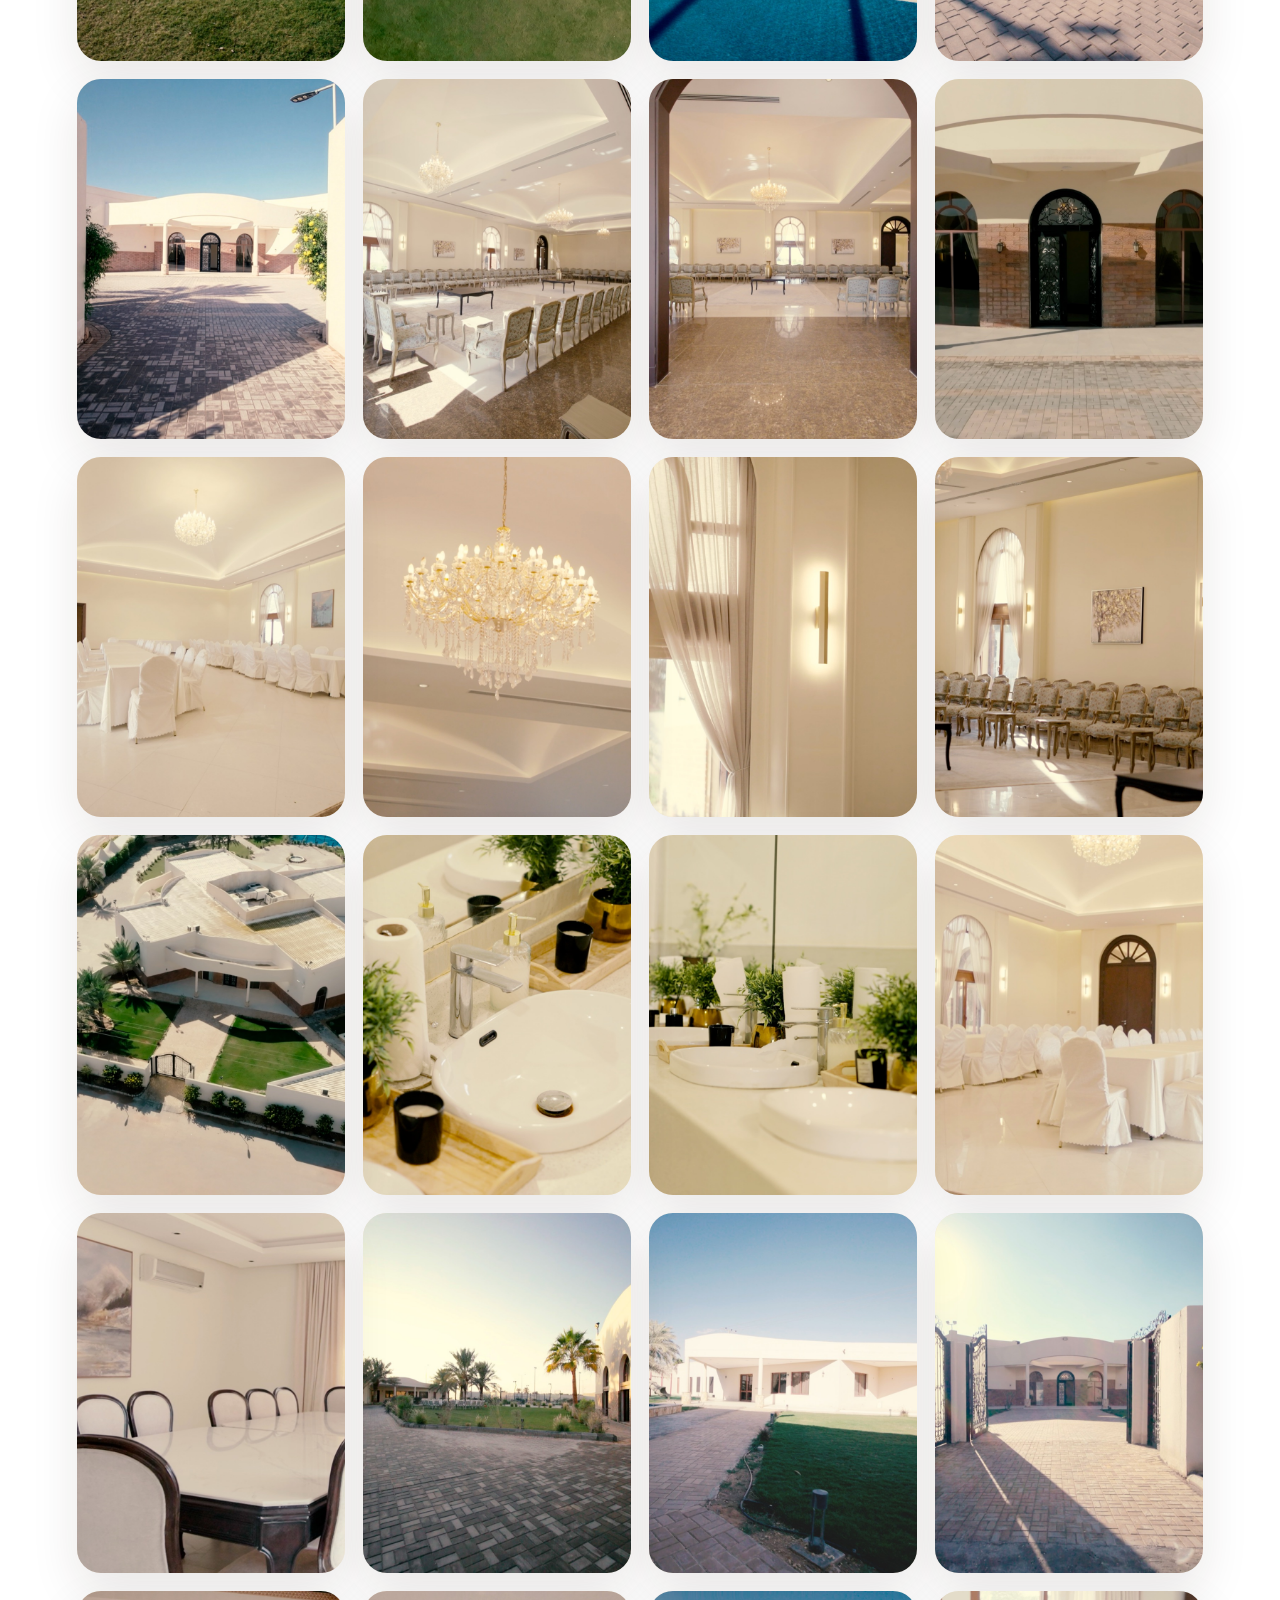
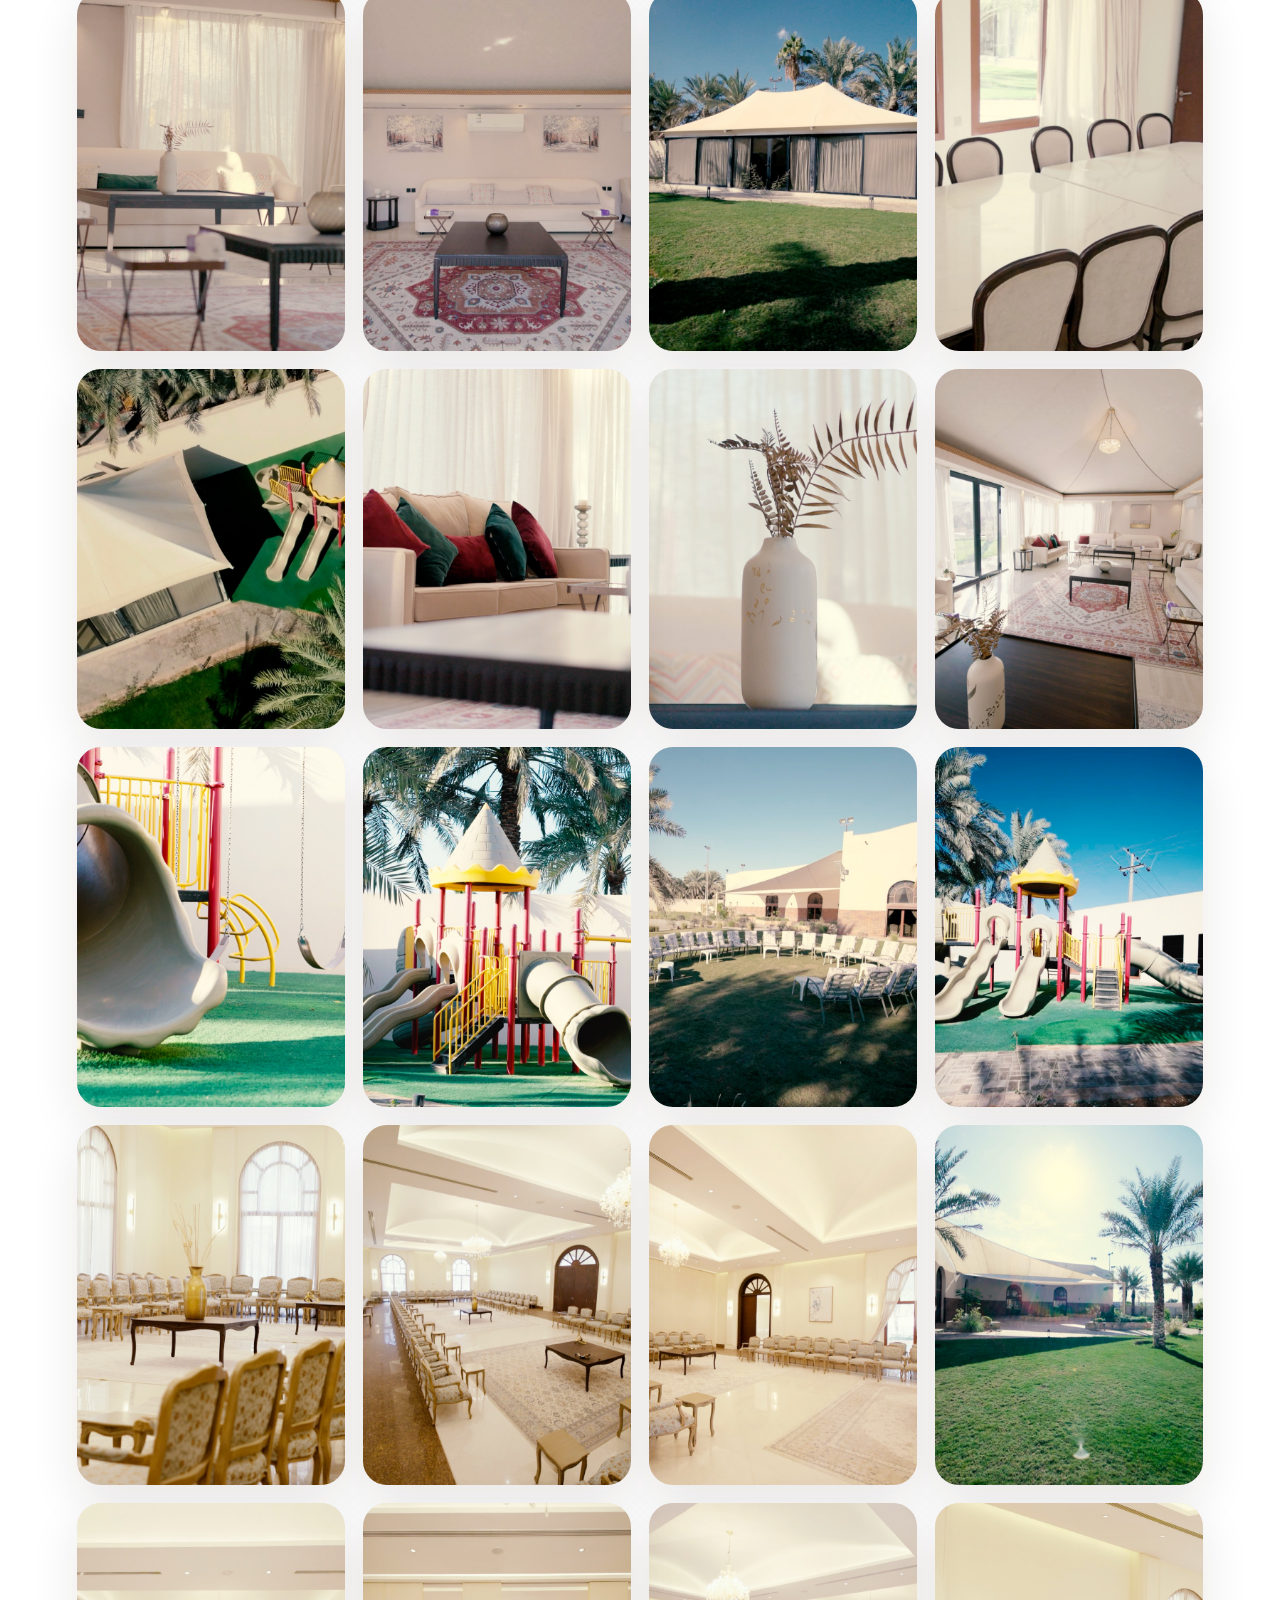
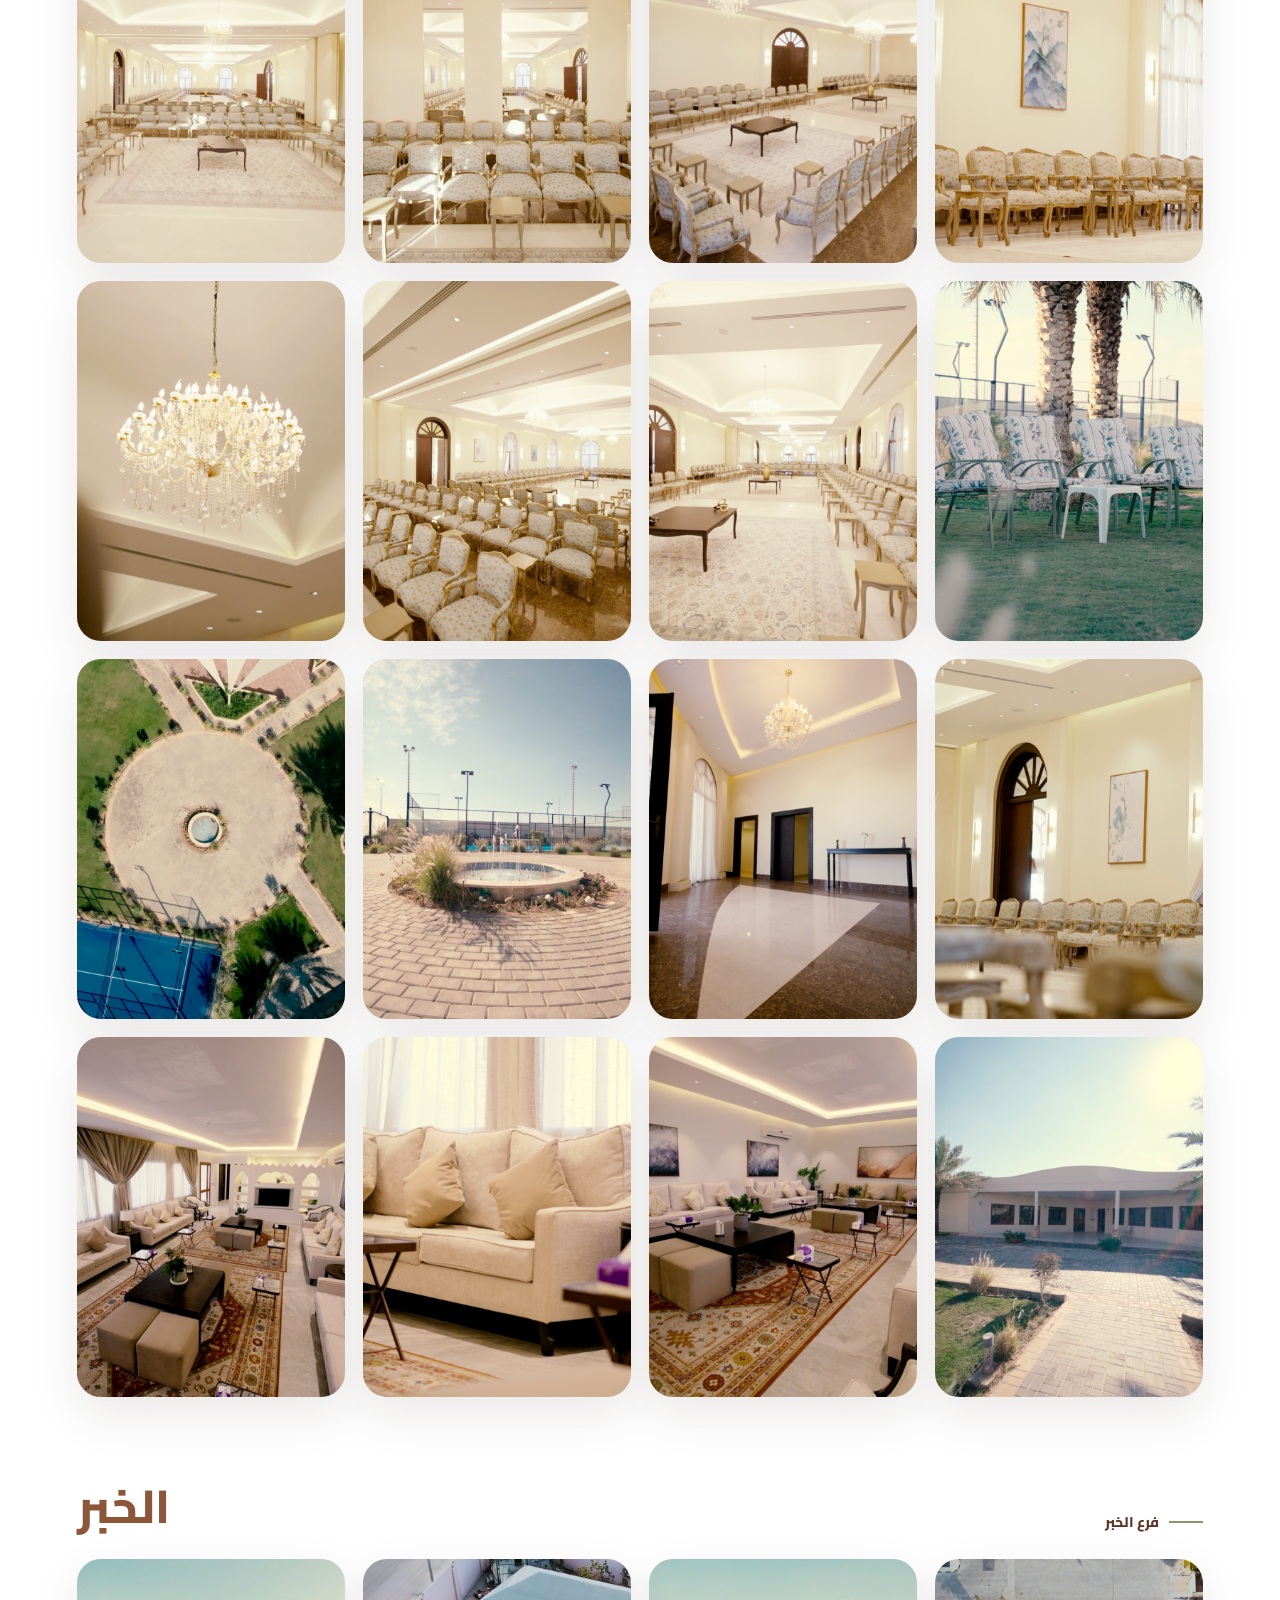
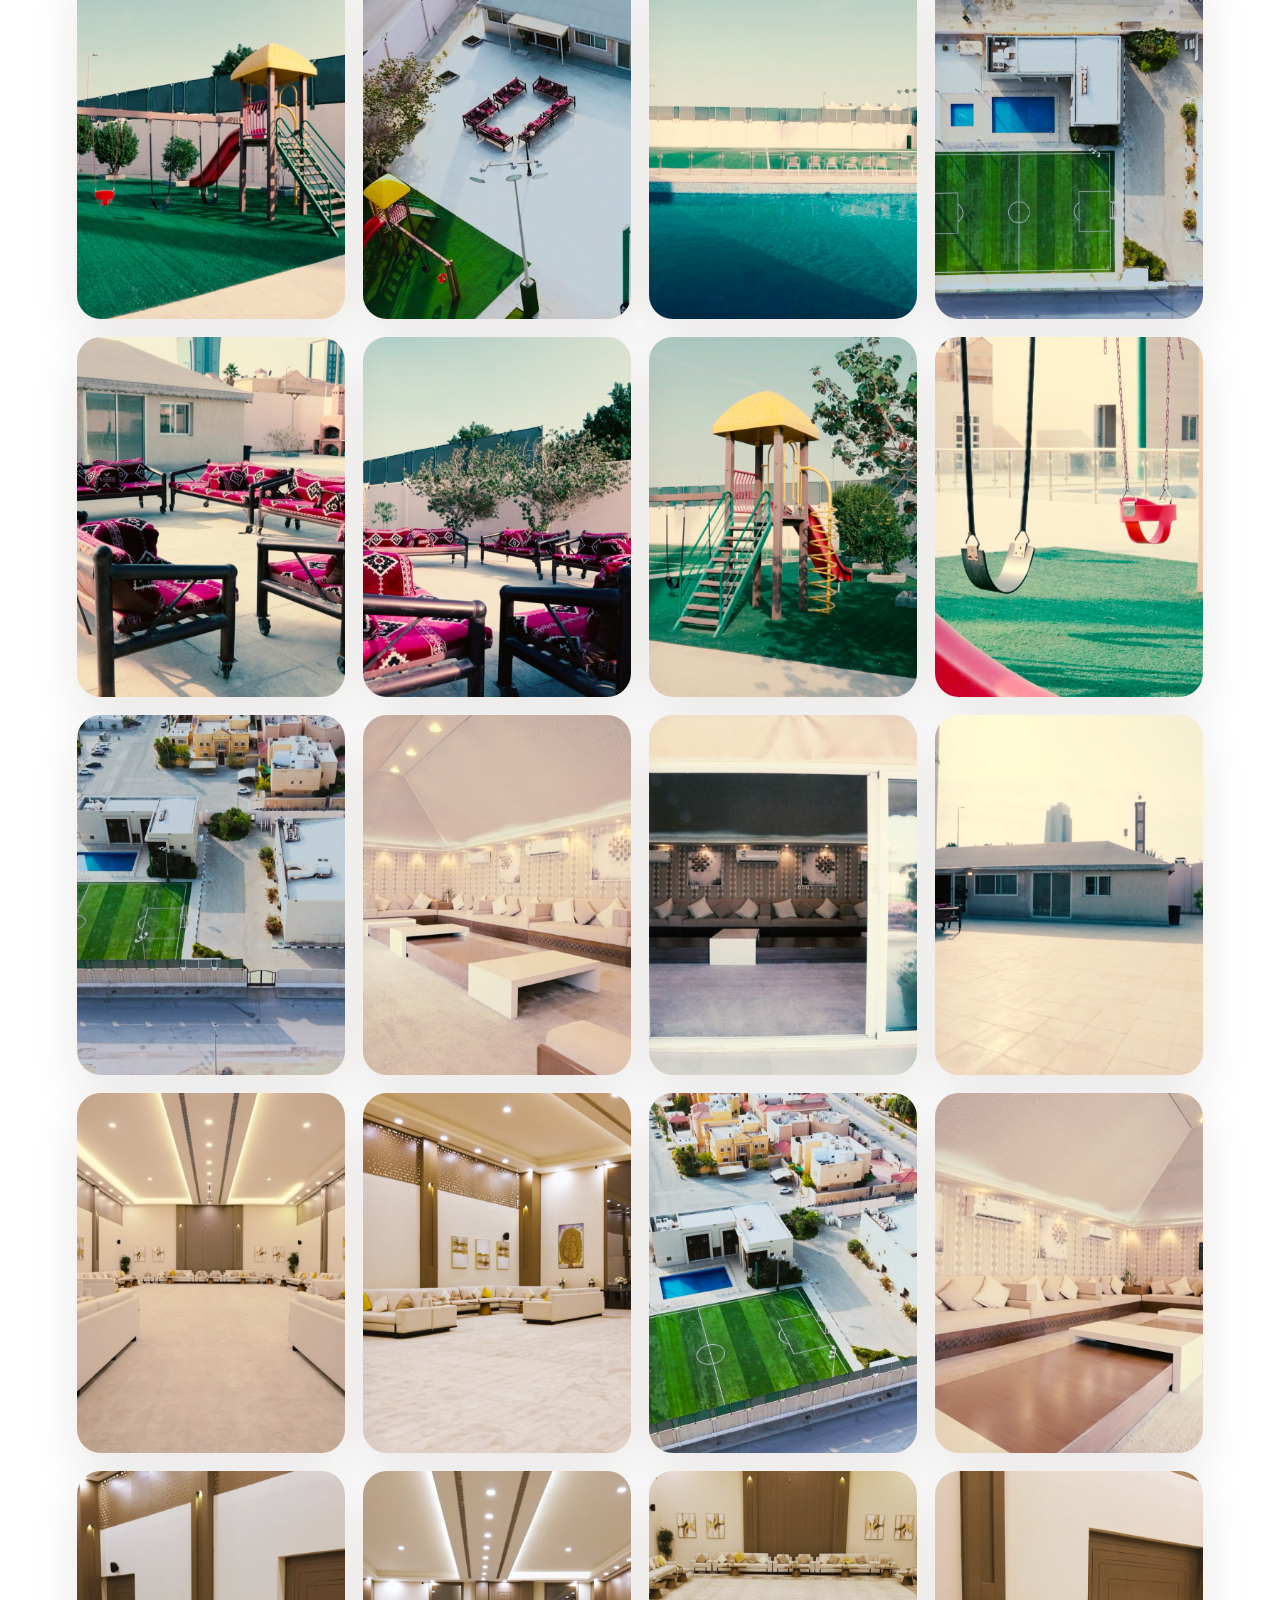
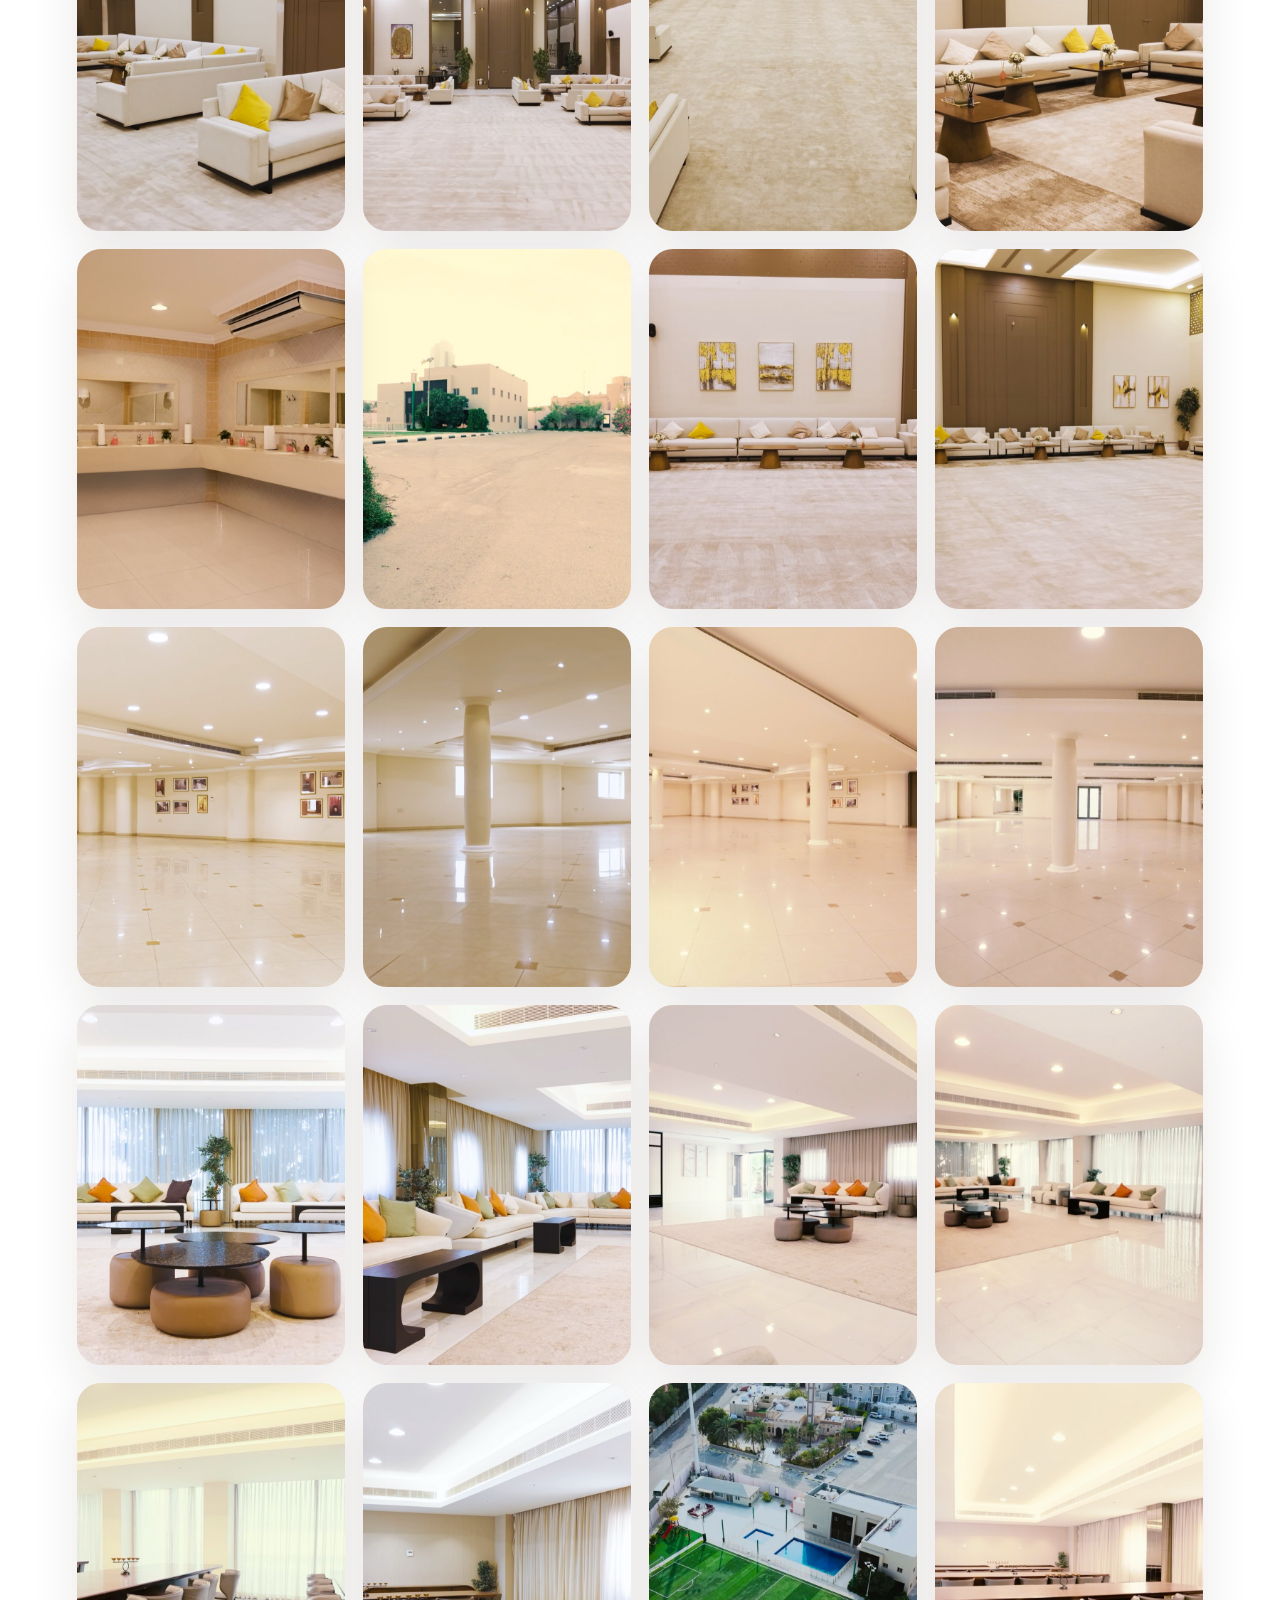
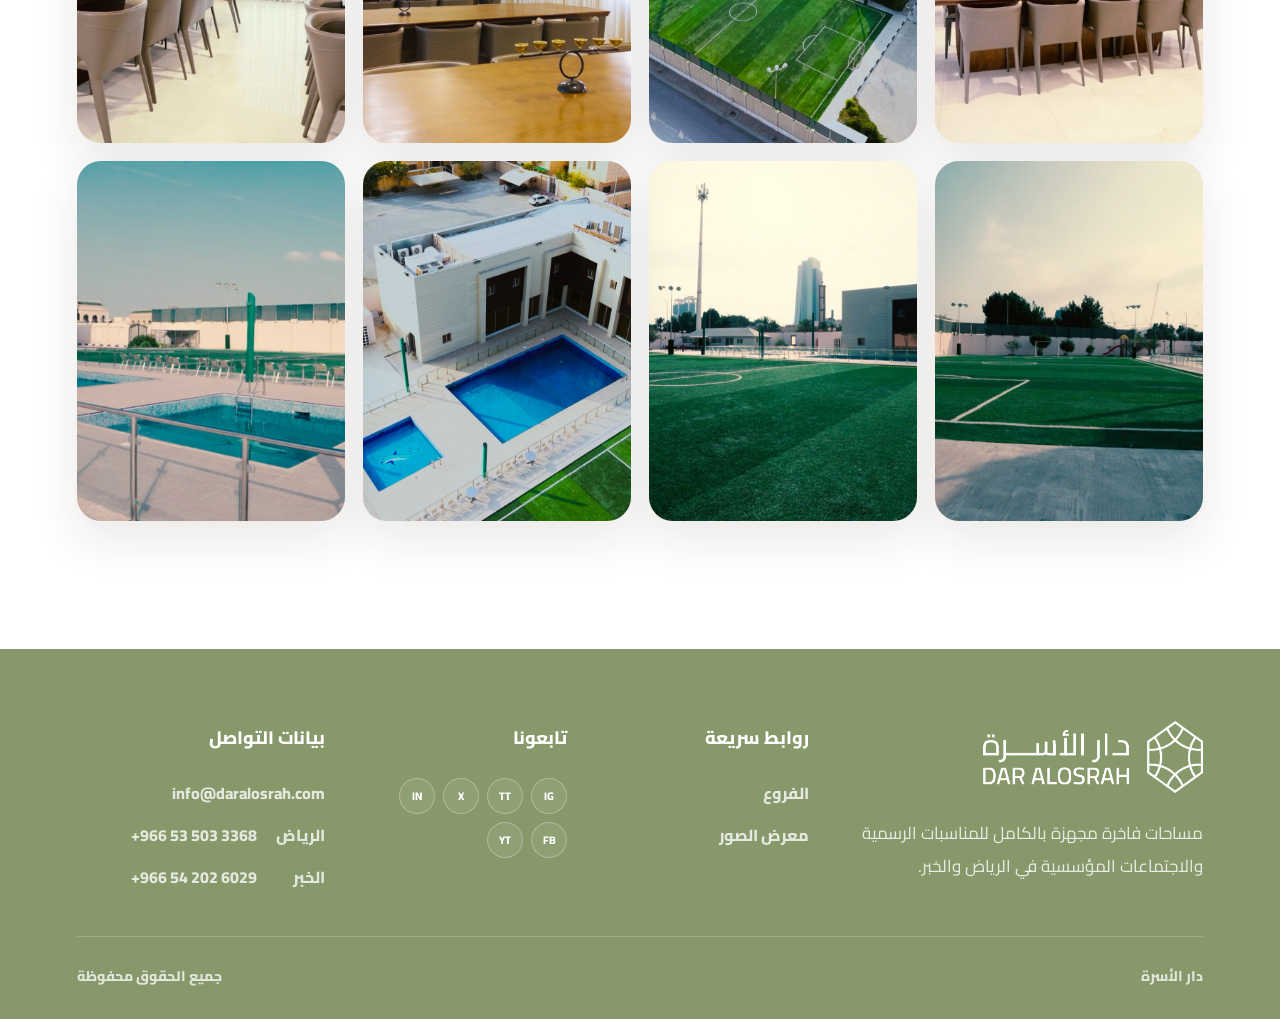
==== commit b45644d4: "Update gallery page heading" ====
--- a/gallery.html
+++ b/gallery.html
@@ -32,7 +32,7 @@
   <section class="gallery-page-hero">
     <div class="branch-page-content">
       <p class="kicker">معرض الصور</p>
-      <h1>كل صور فروع دار الأسرة</h1>
+      <h1>صور فروع دار الأسرة</h1>
       <p class="description">لقطات من فرعي الرياض والخبر، تشمل المساحات الخارجية والقاعات الداخلية وتجهيزات الضيافة.</p>
     </div>
   </section>
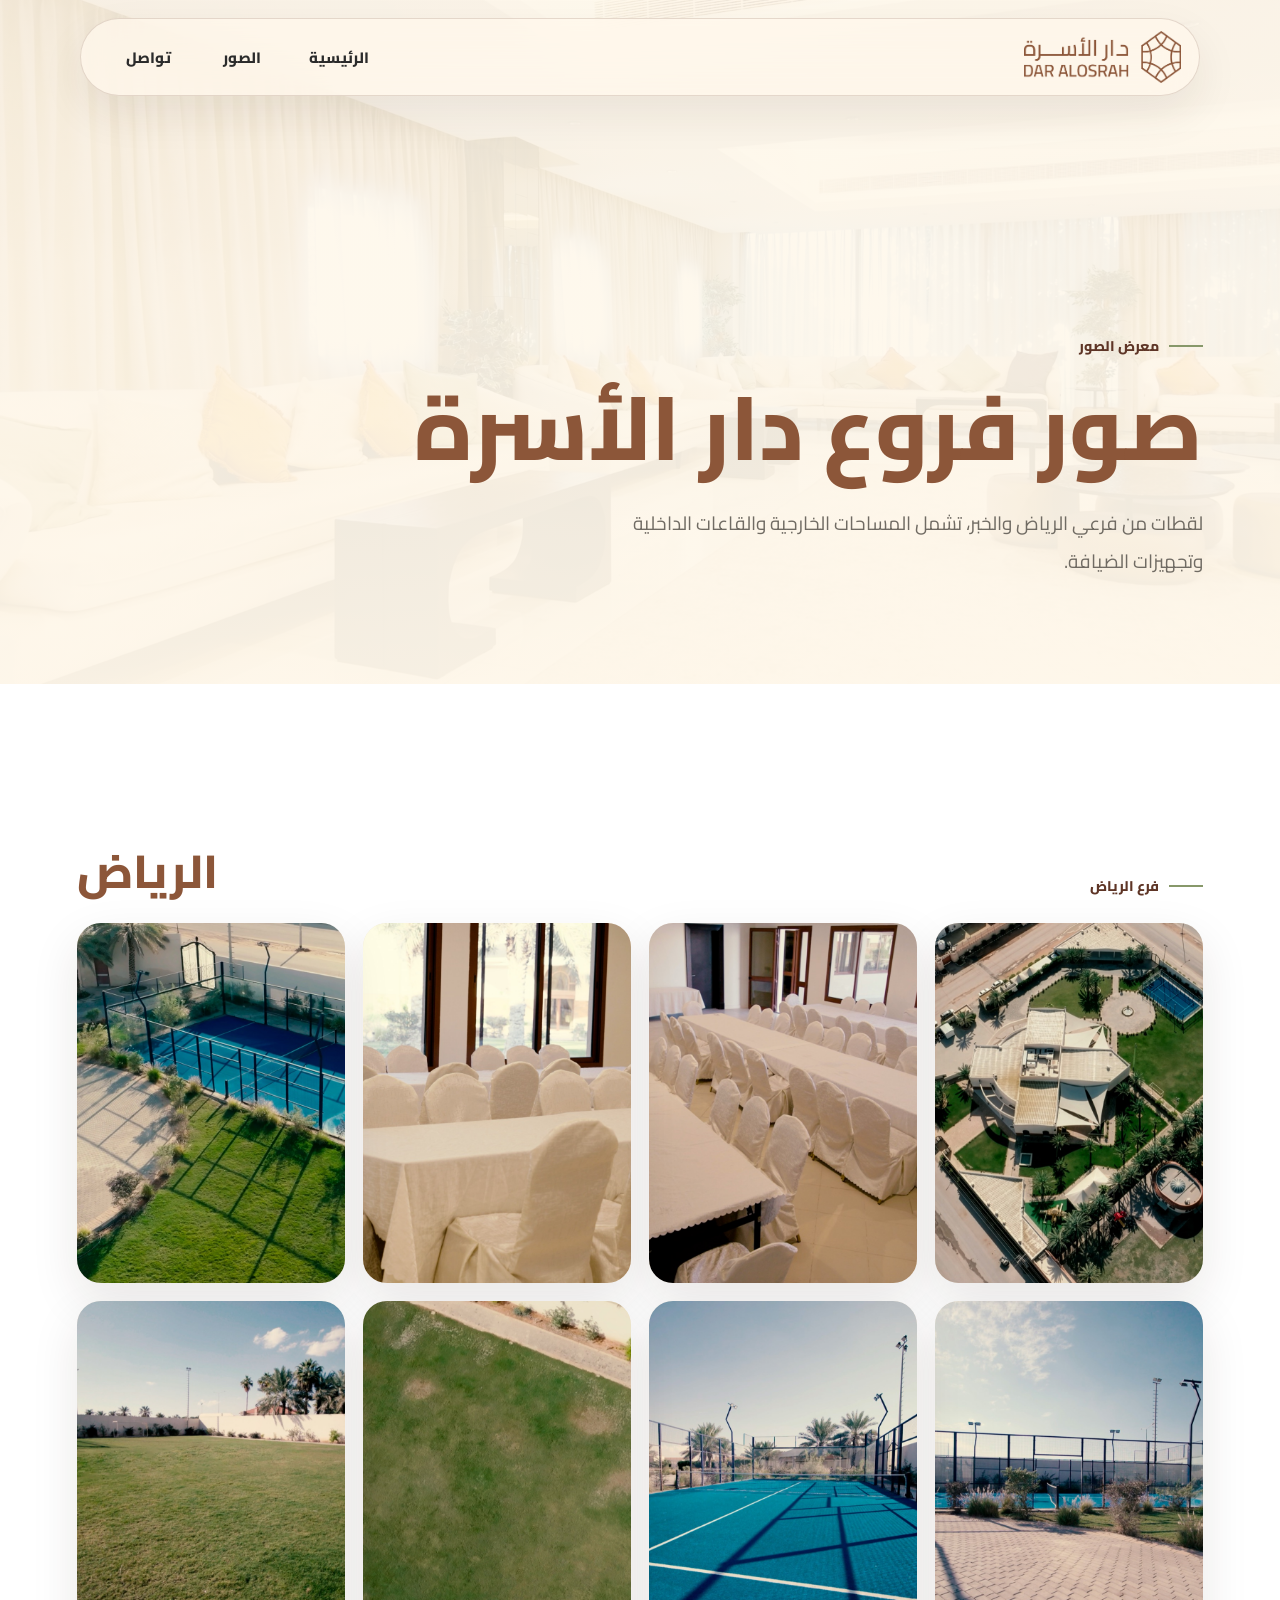
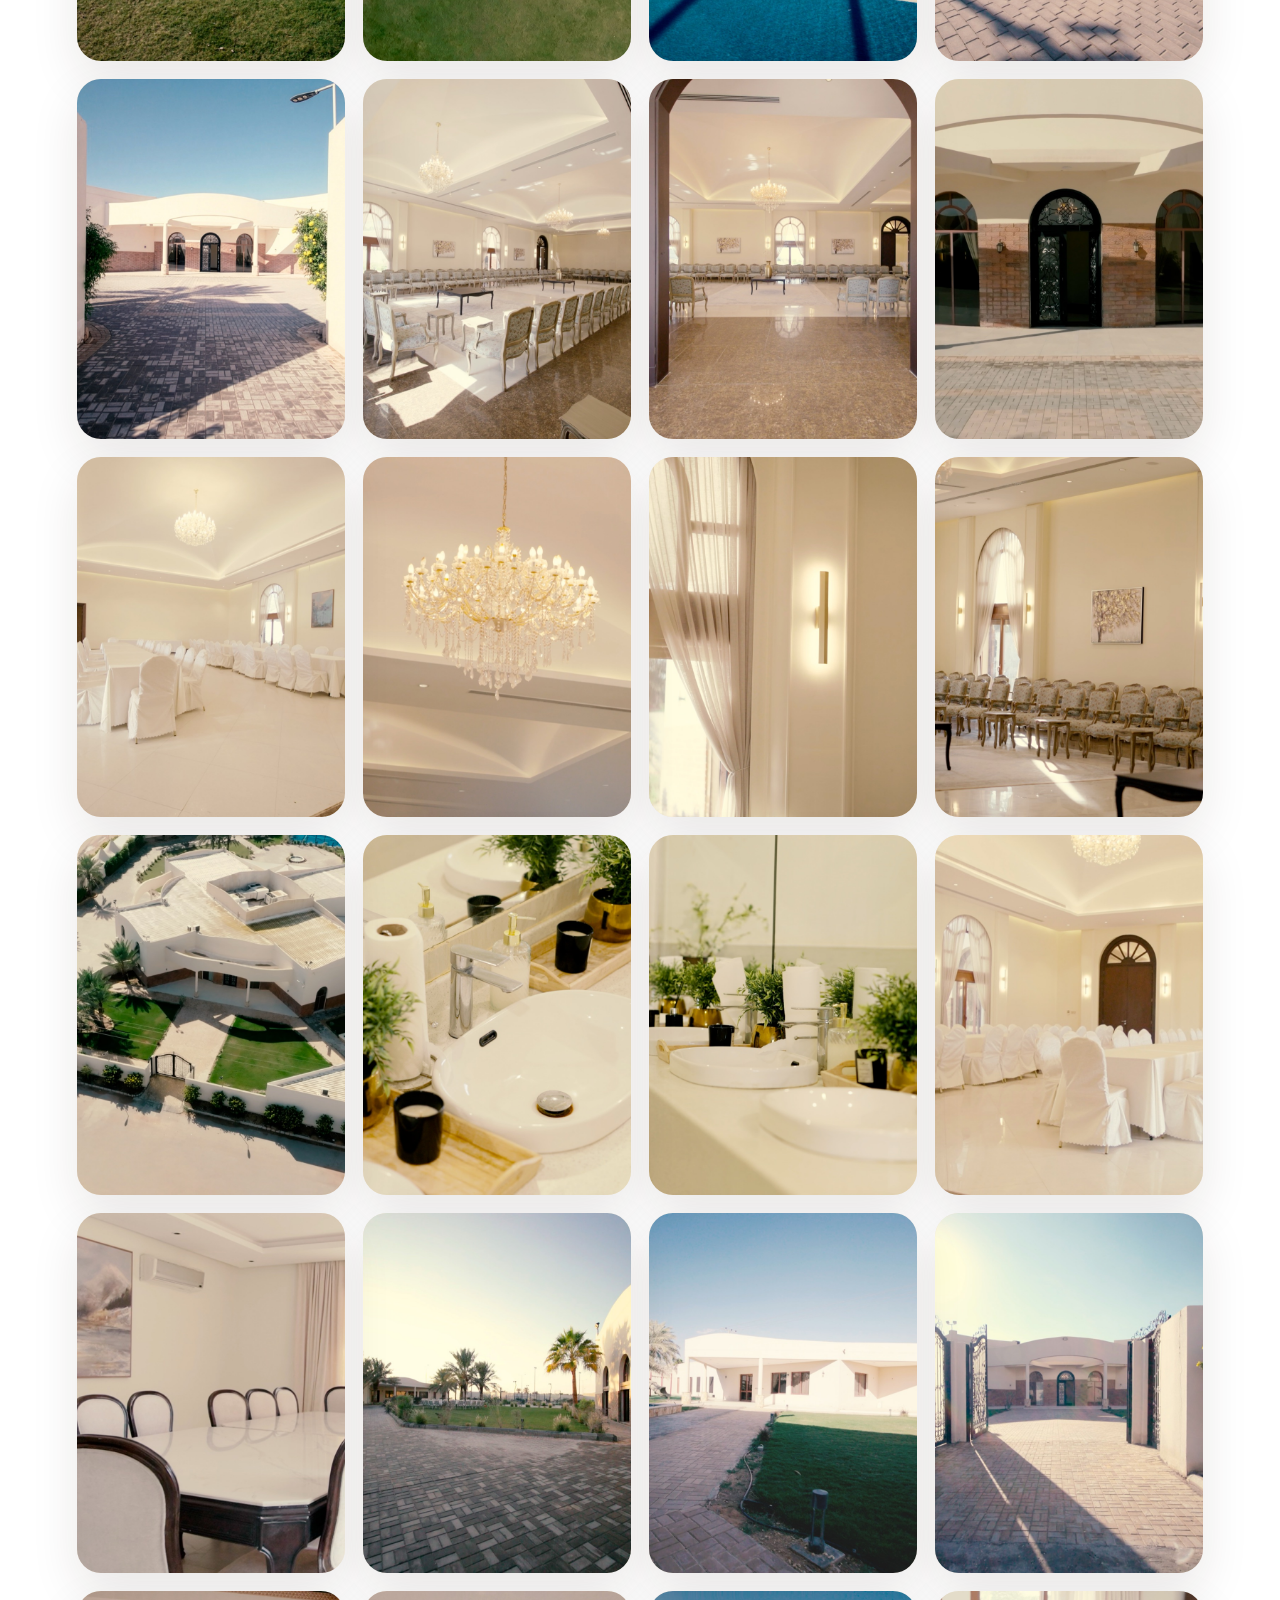
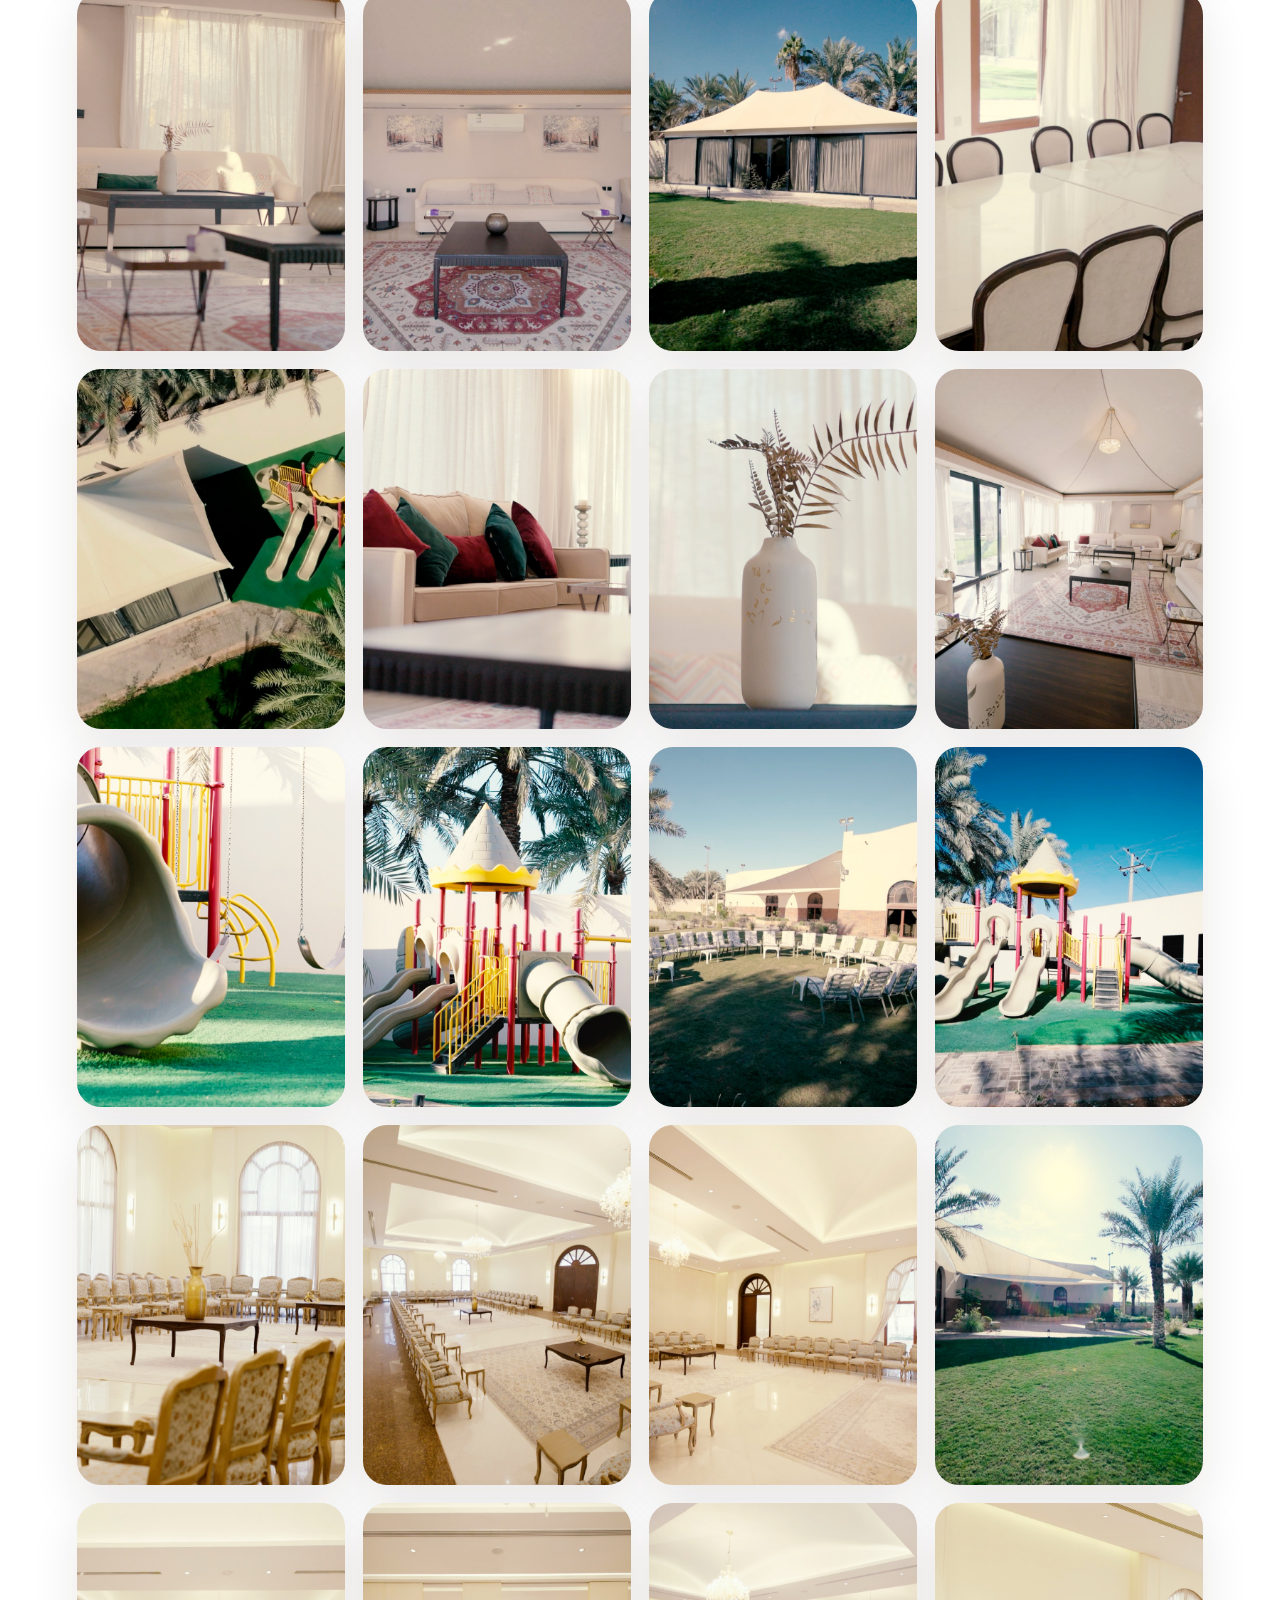
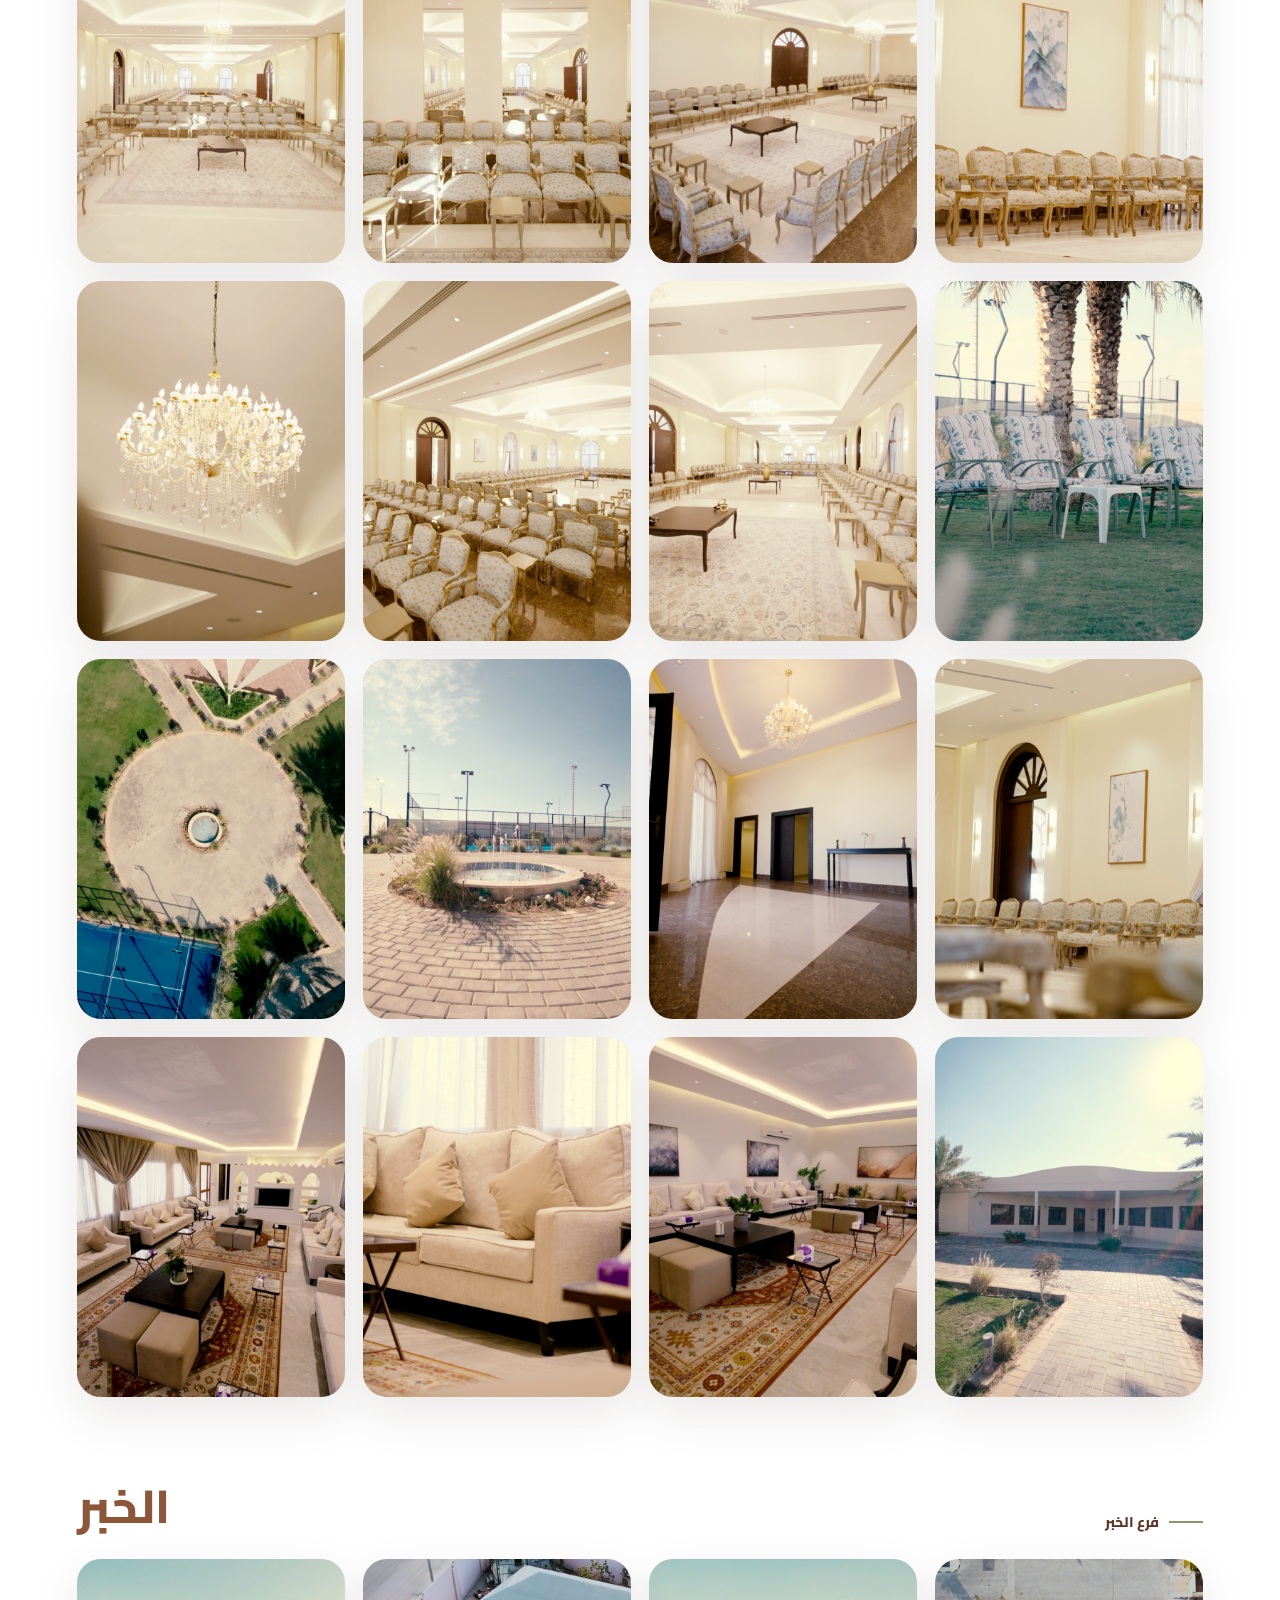
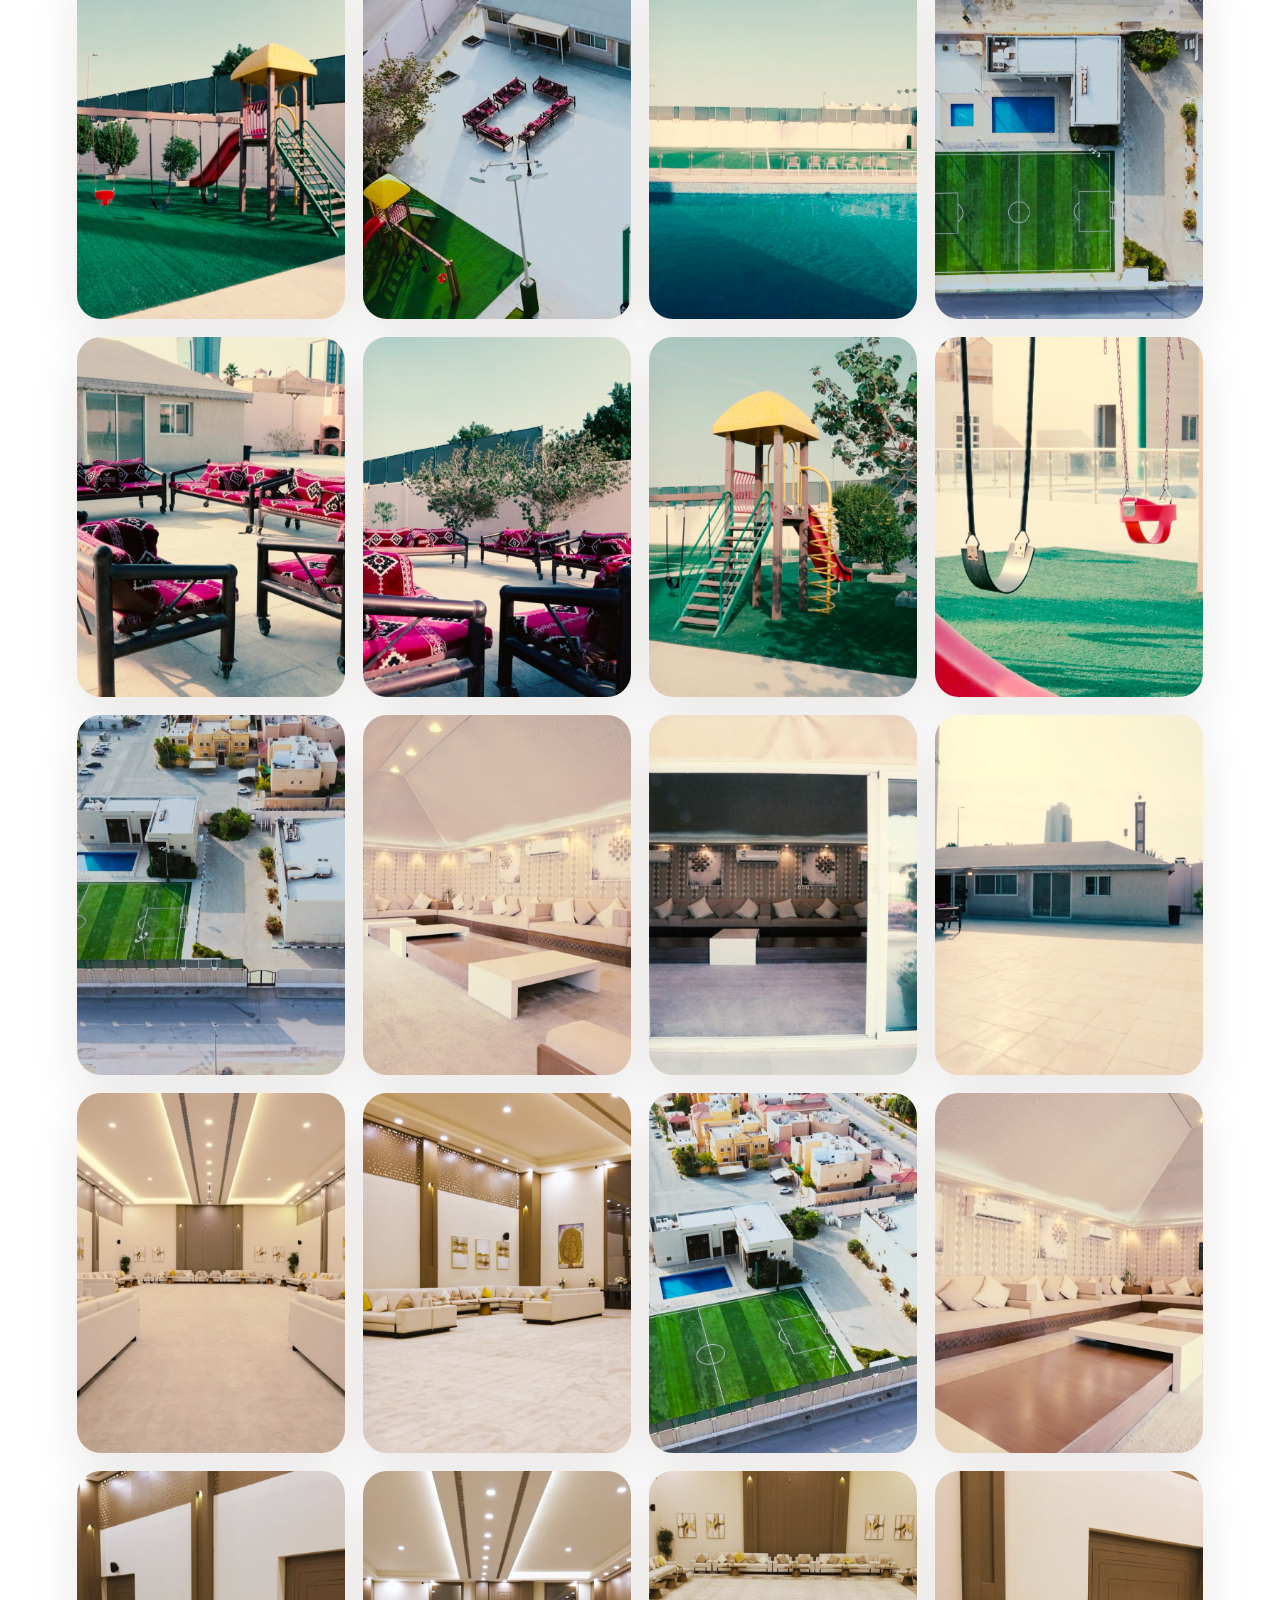
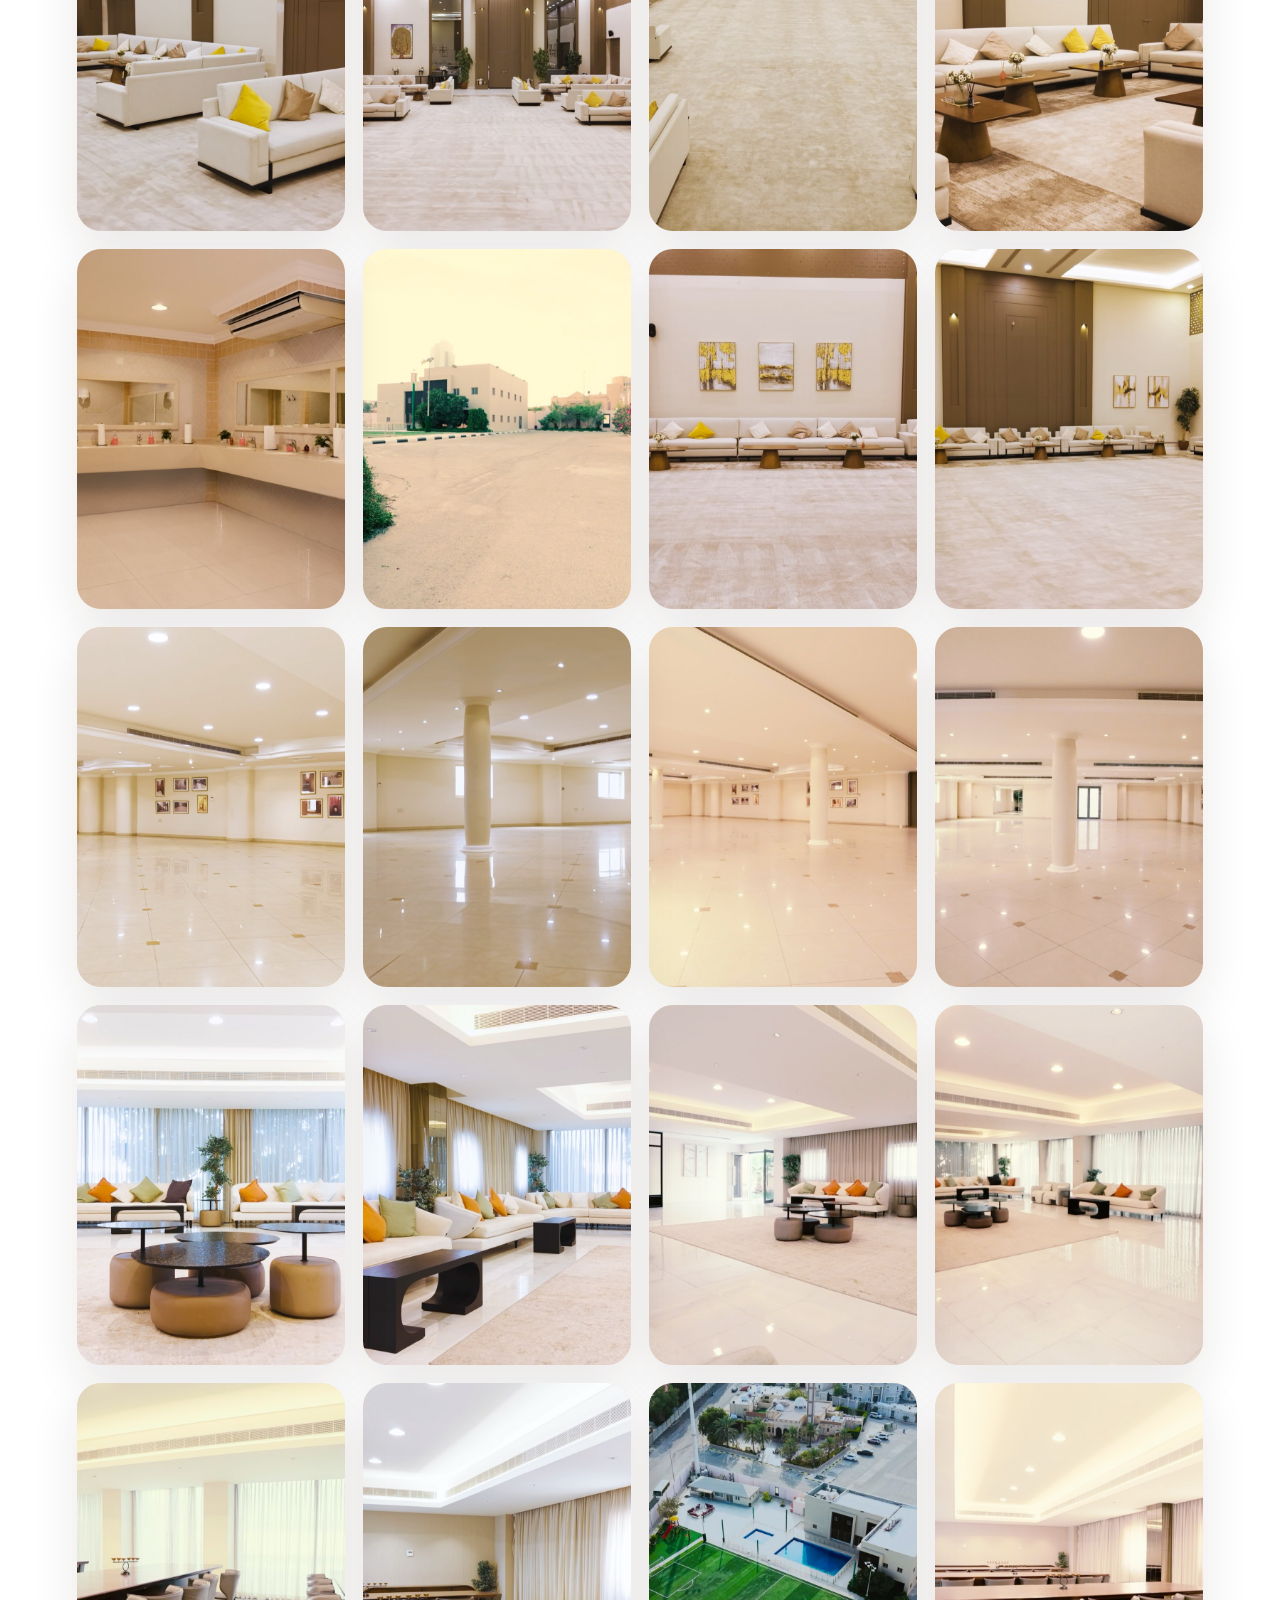
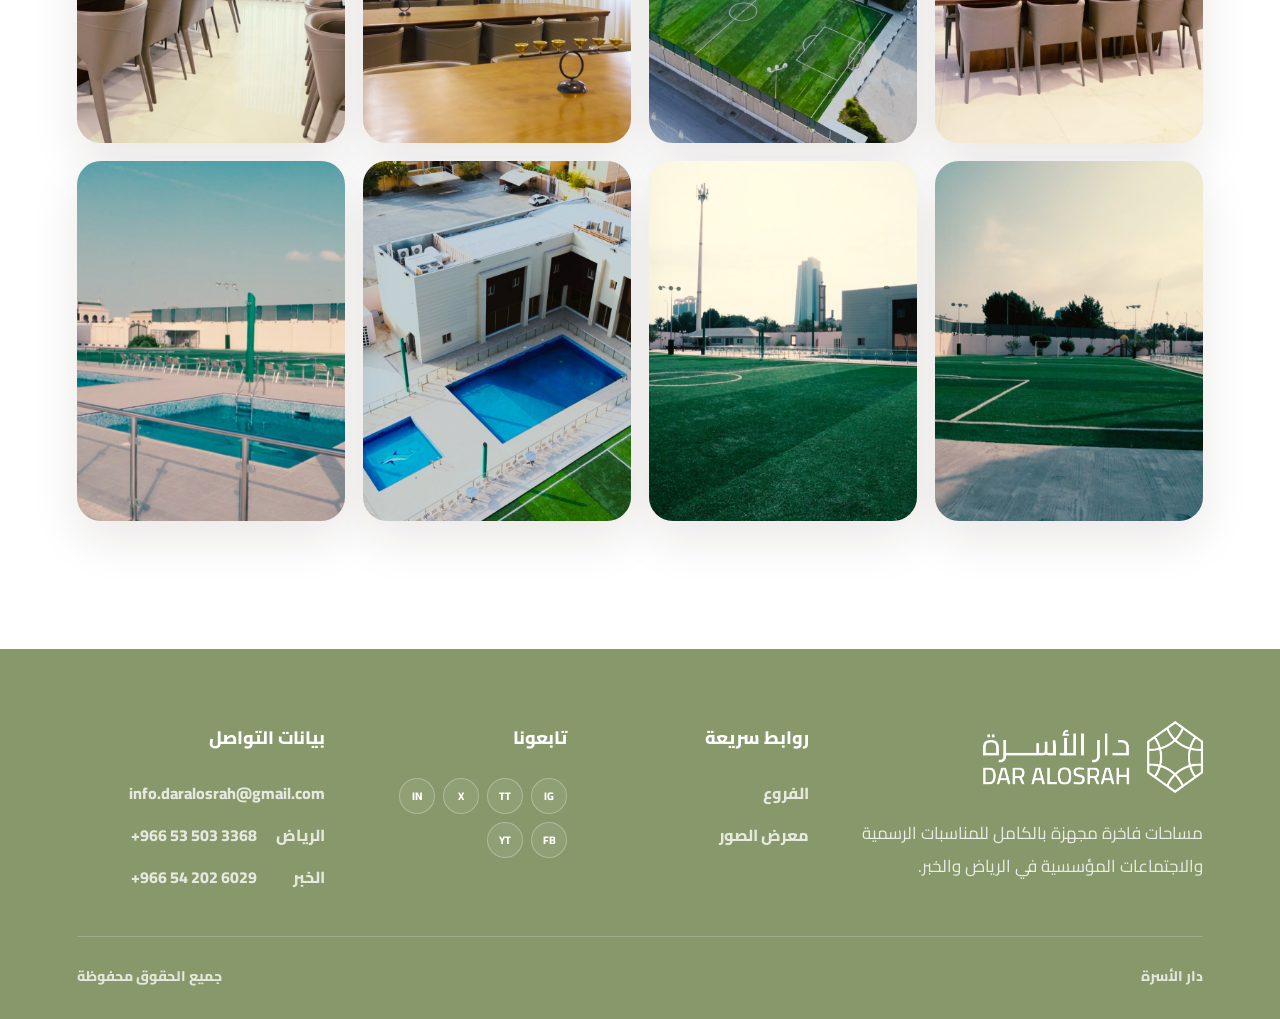
==== commit 725f521f: "Update footer email address" ====
--- a/gallery.html
+++ b/gallery.html
@@ -182,7 +182,7 @@
 
   <div class="footer-contact">
     <h3>بيانات التواصل</h3>
-    <a href="mailto:info@daralosrah.com">info@daralosrah.com</a>
+    <a href="mailto:info.daralosrah@gmail.com">info.daralosrah@gmail.com</a>
     <a href="tel:+966535033368"><span>الرياض</span><bdi dir="ltr">+966 53 503 3368</bdi></a>
     <a href="tel:+966542026029"><span>الخبر</span><bdi dir="ltr">+966 54 202 6029</bdi></a>
   </div>
